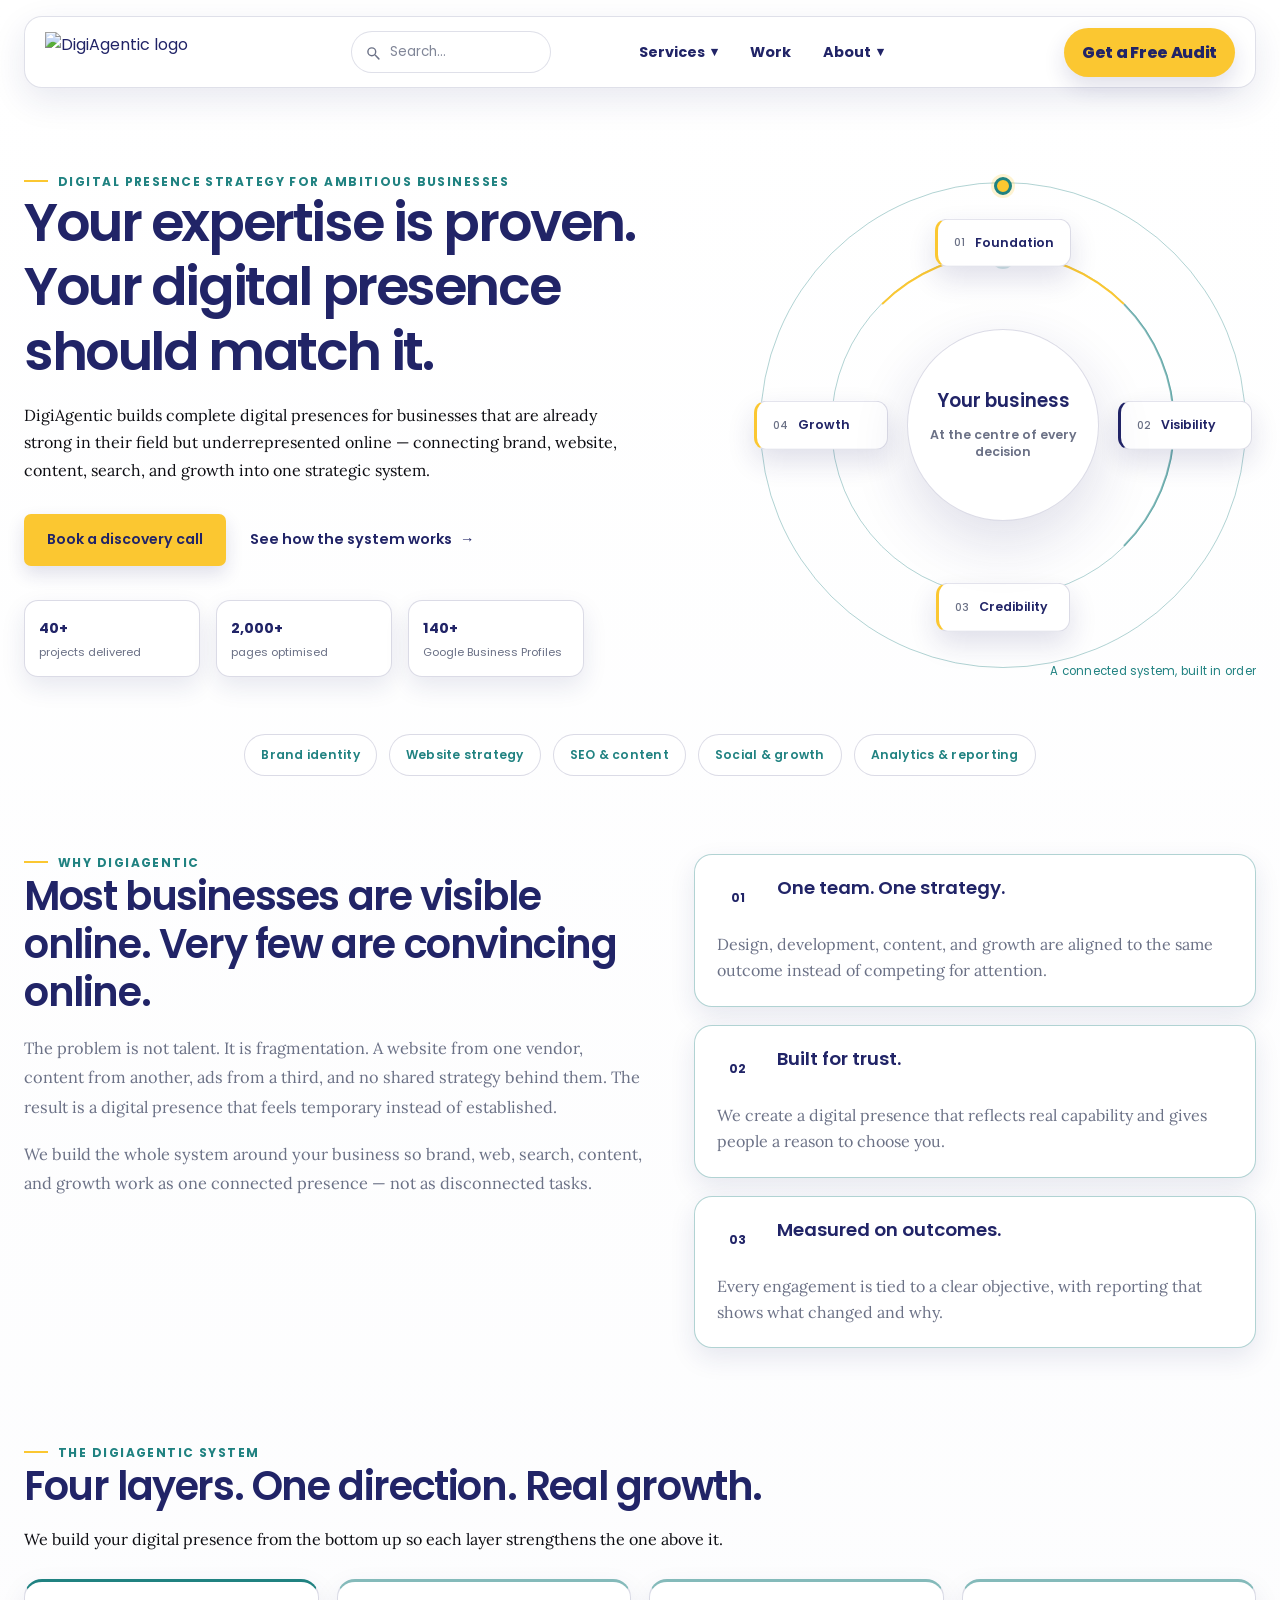
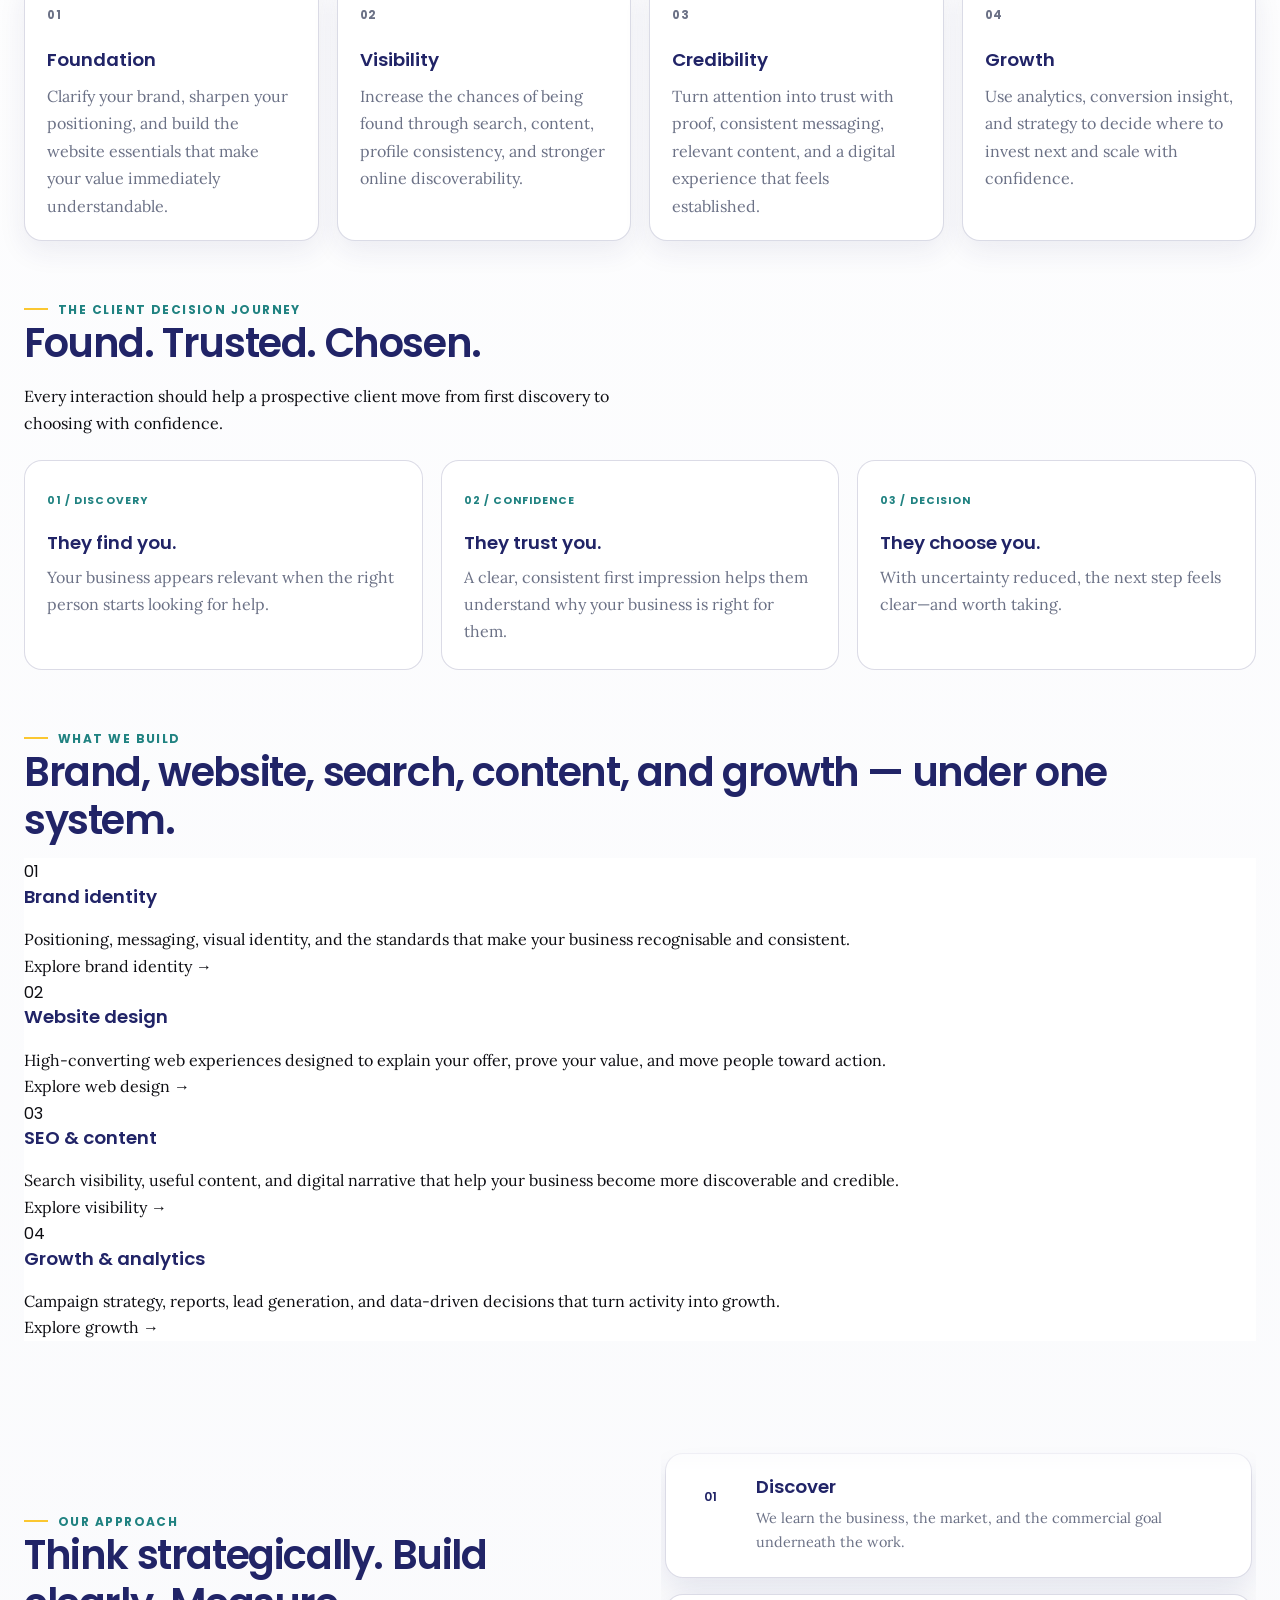
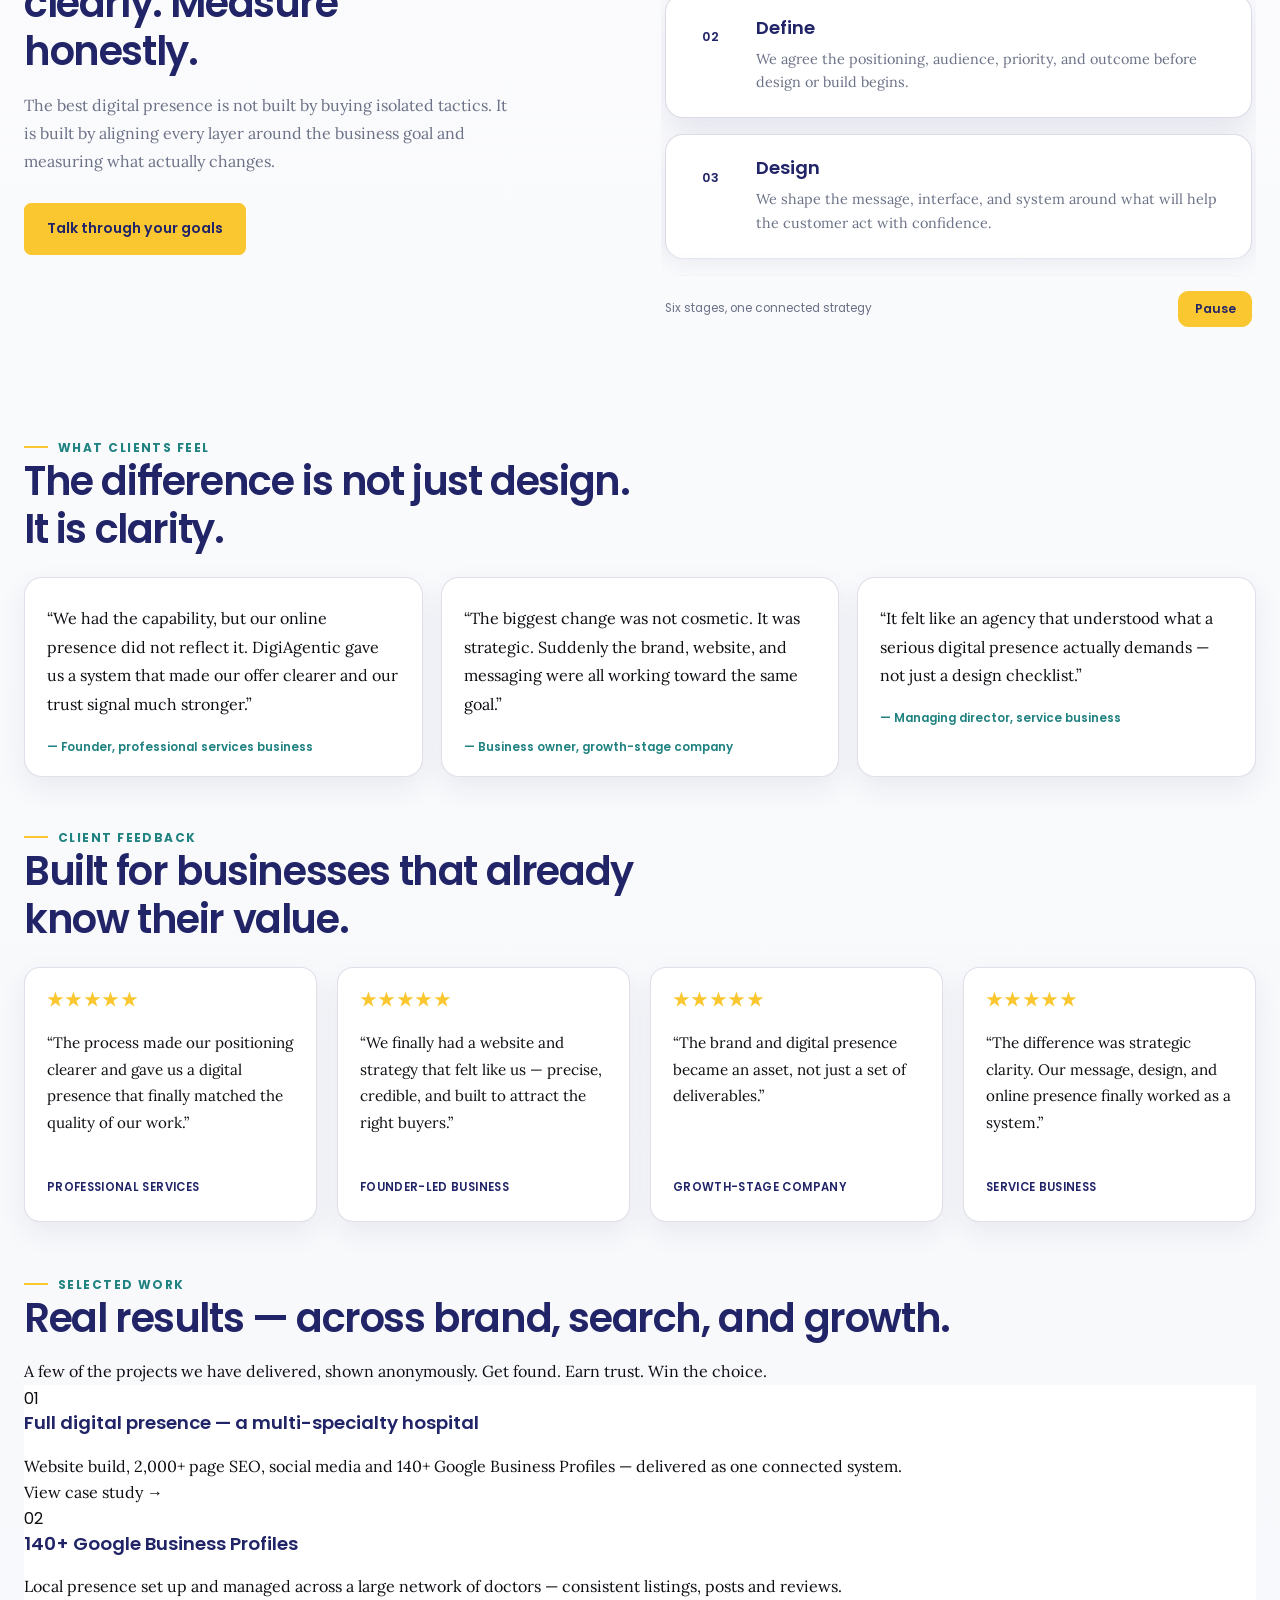
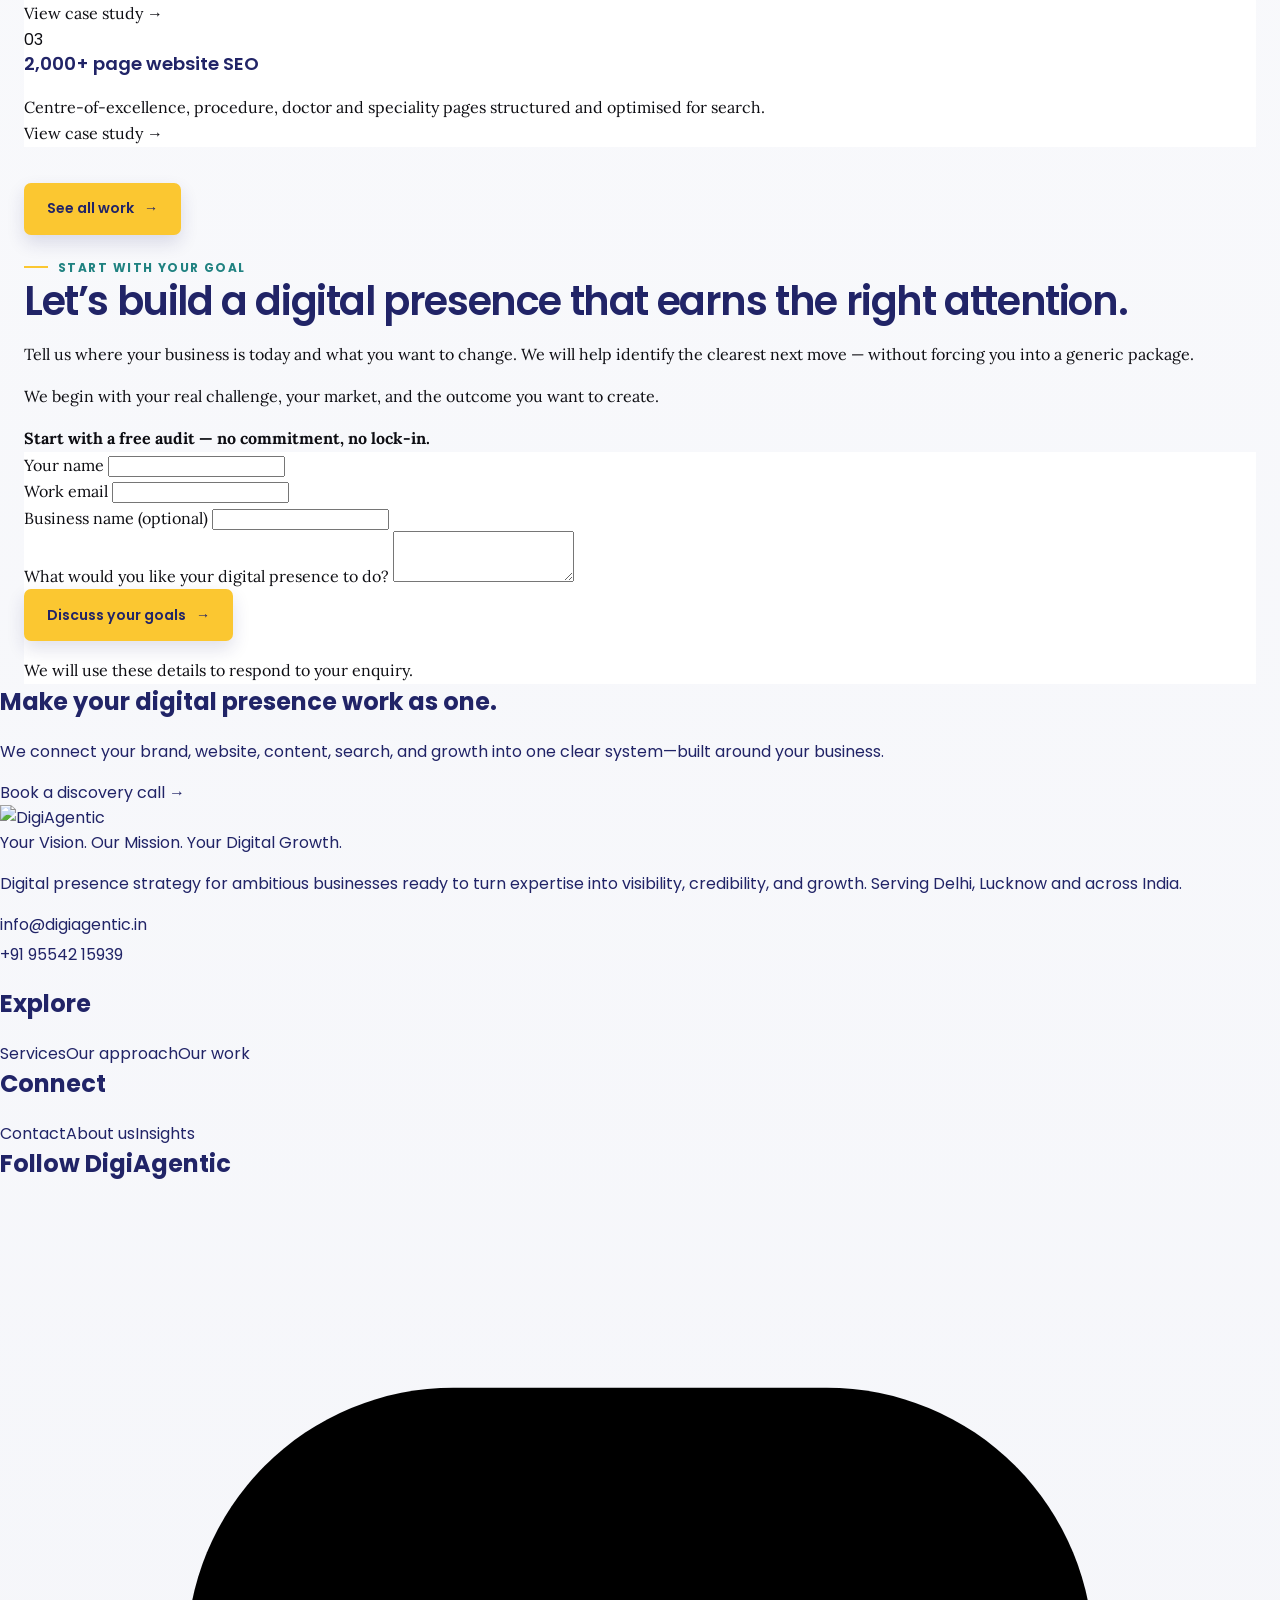
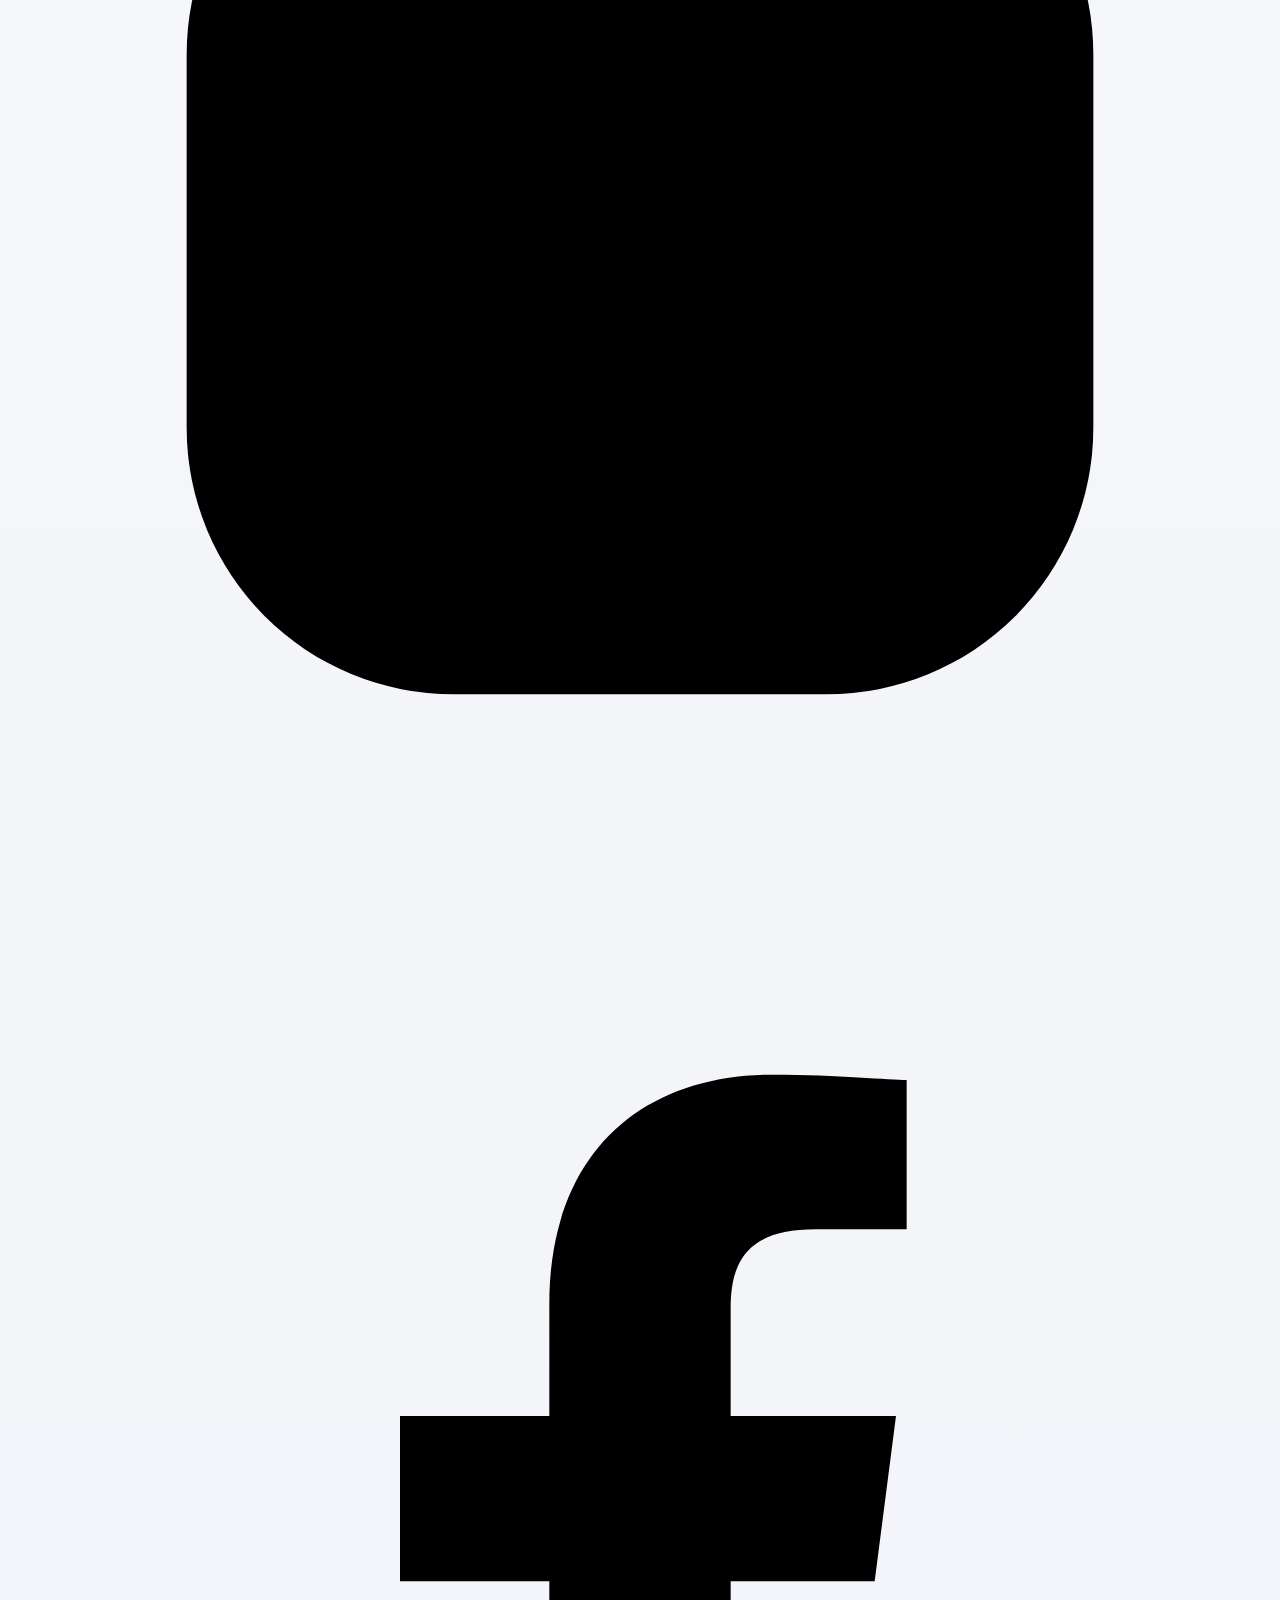
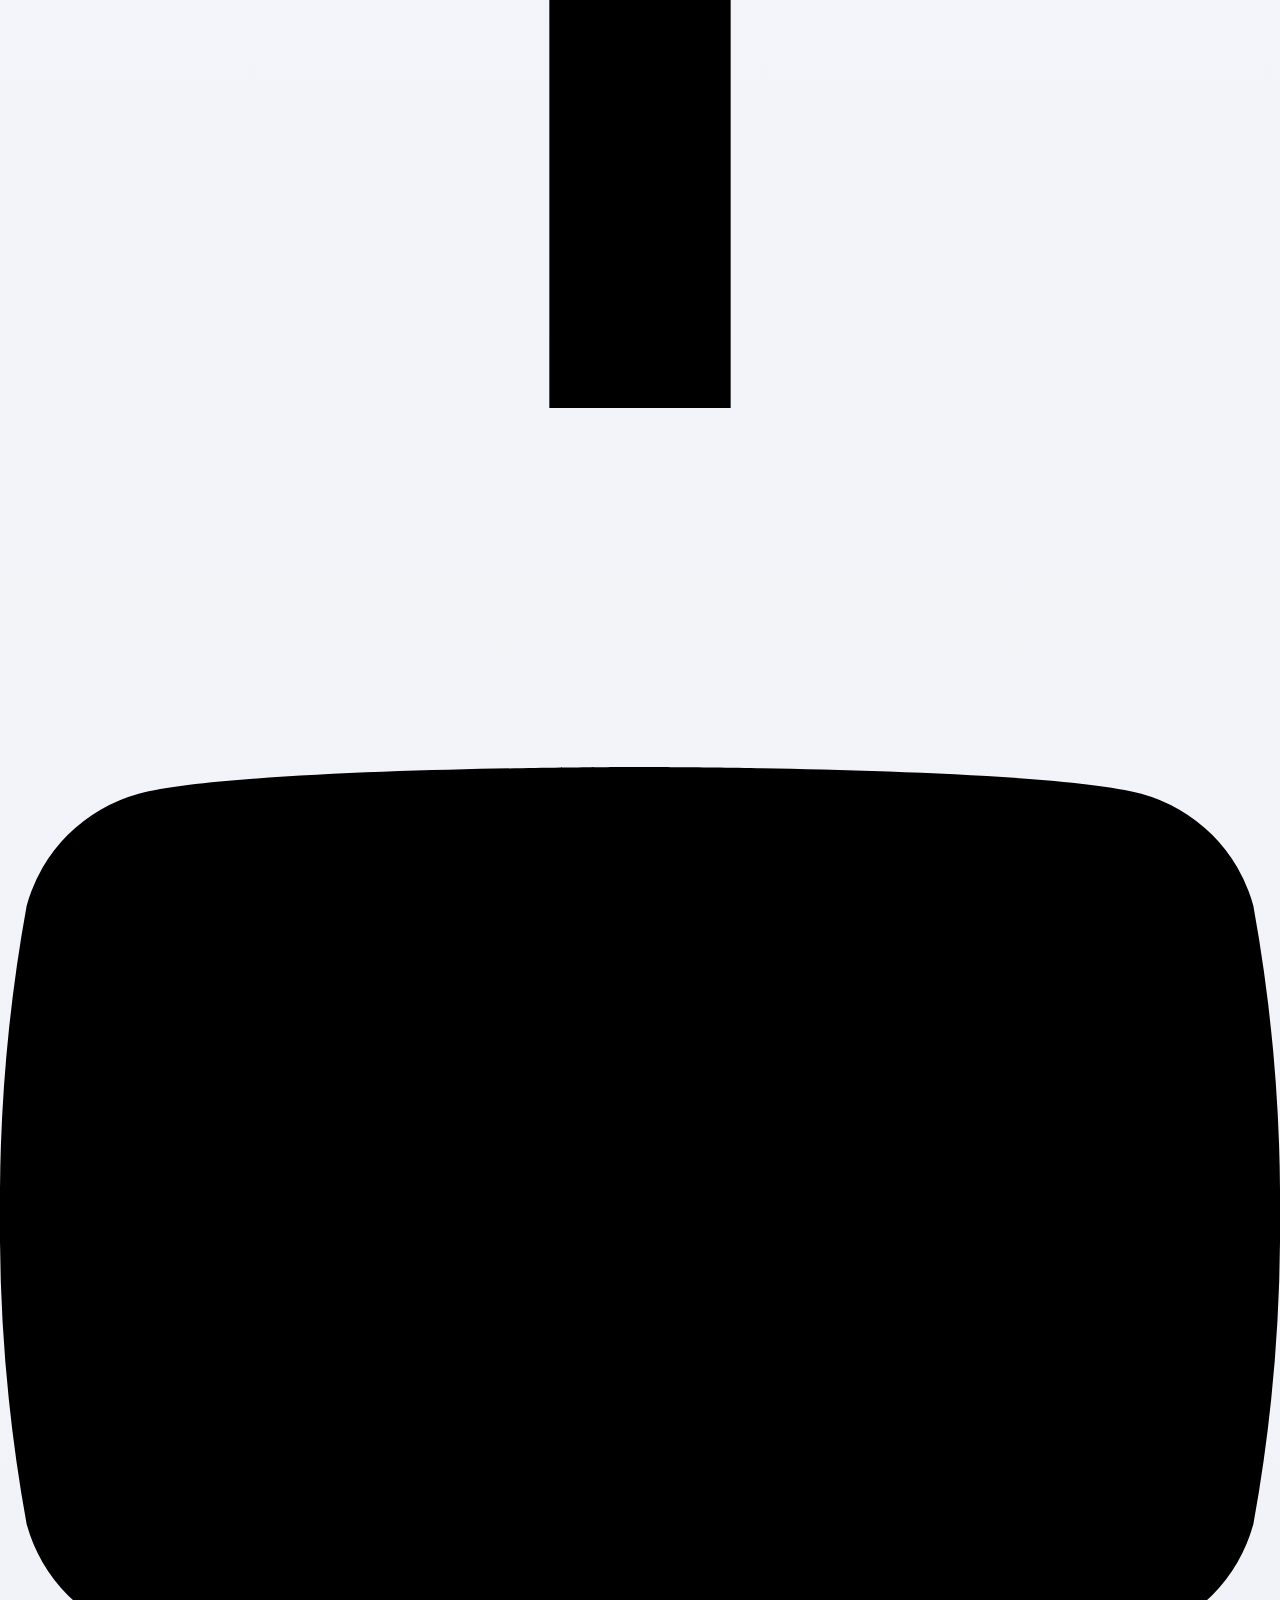
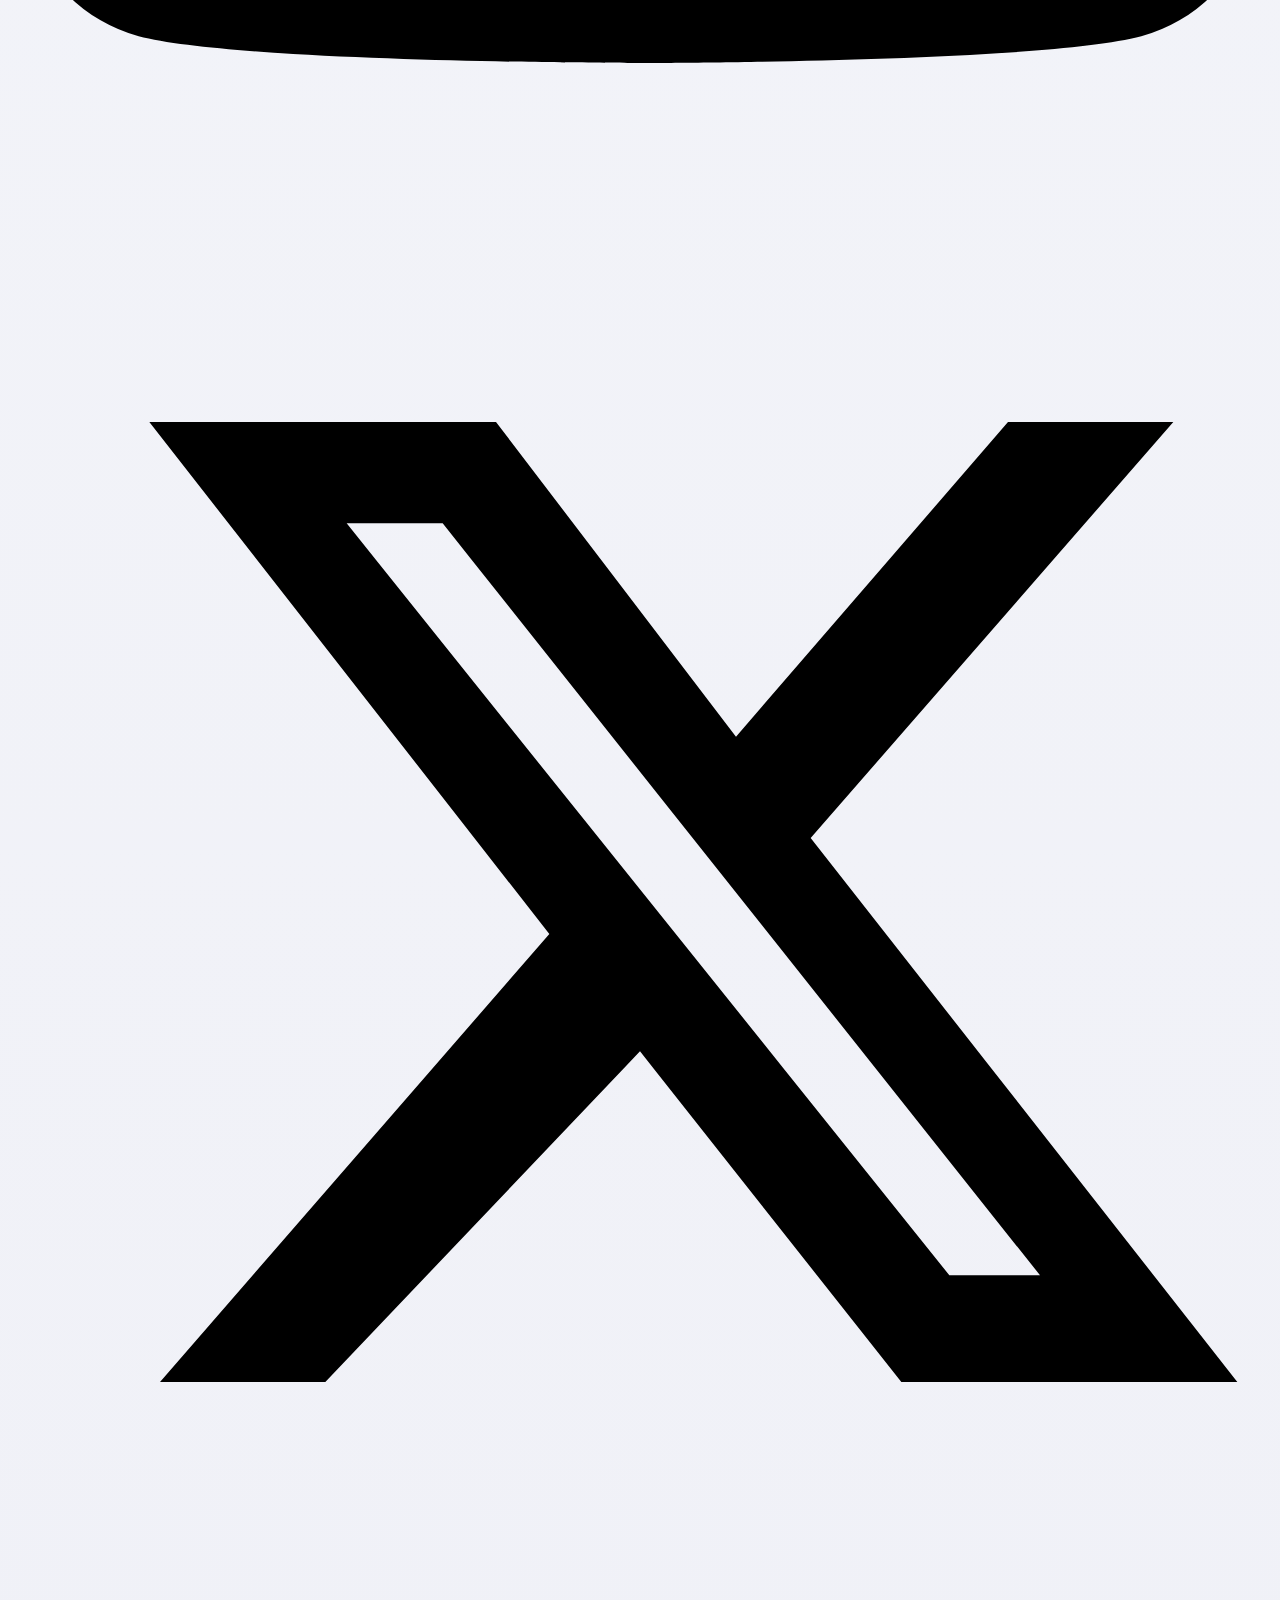
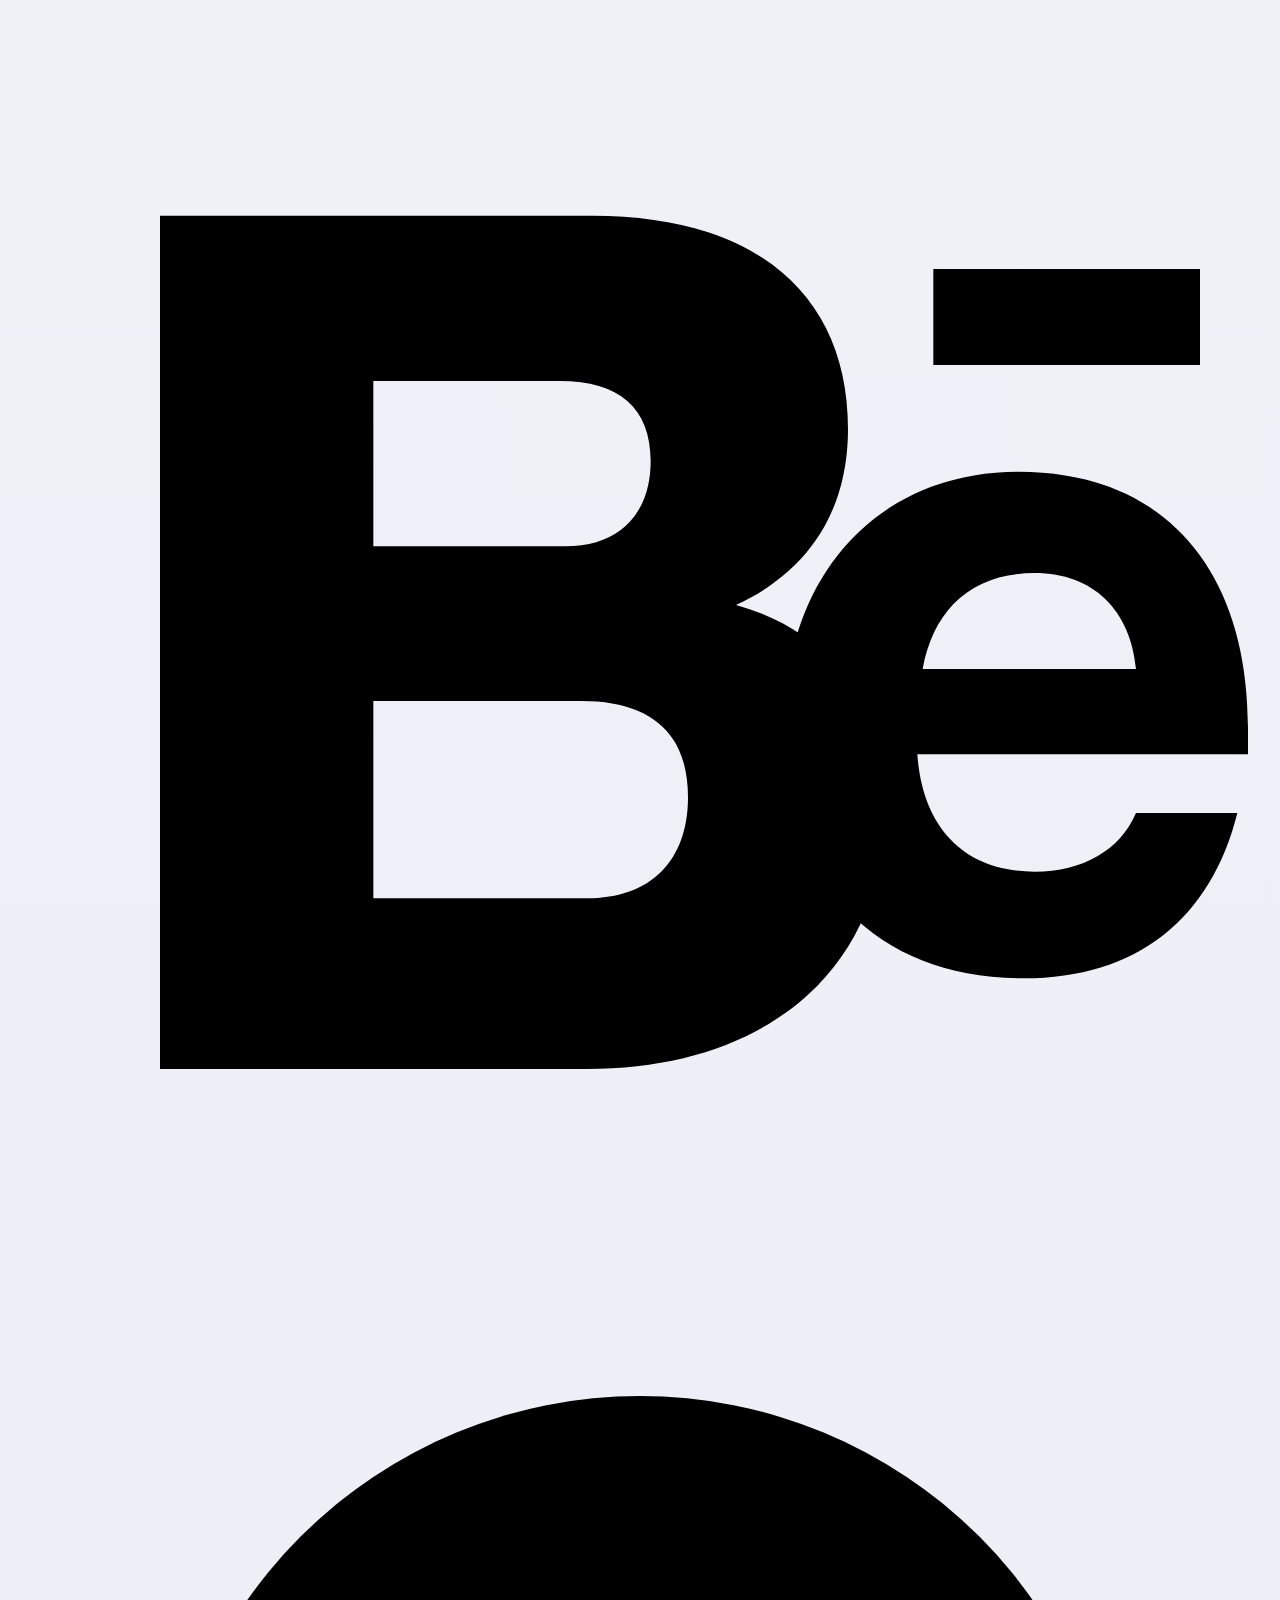
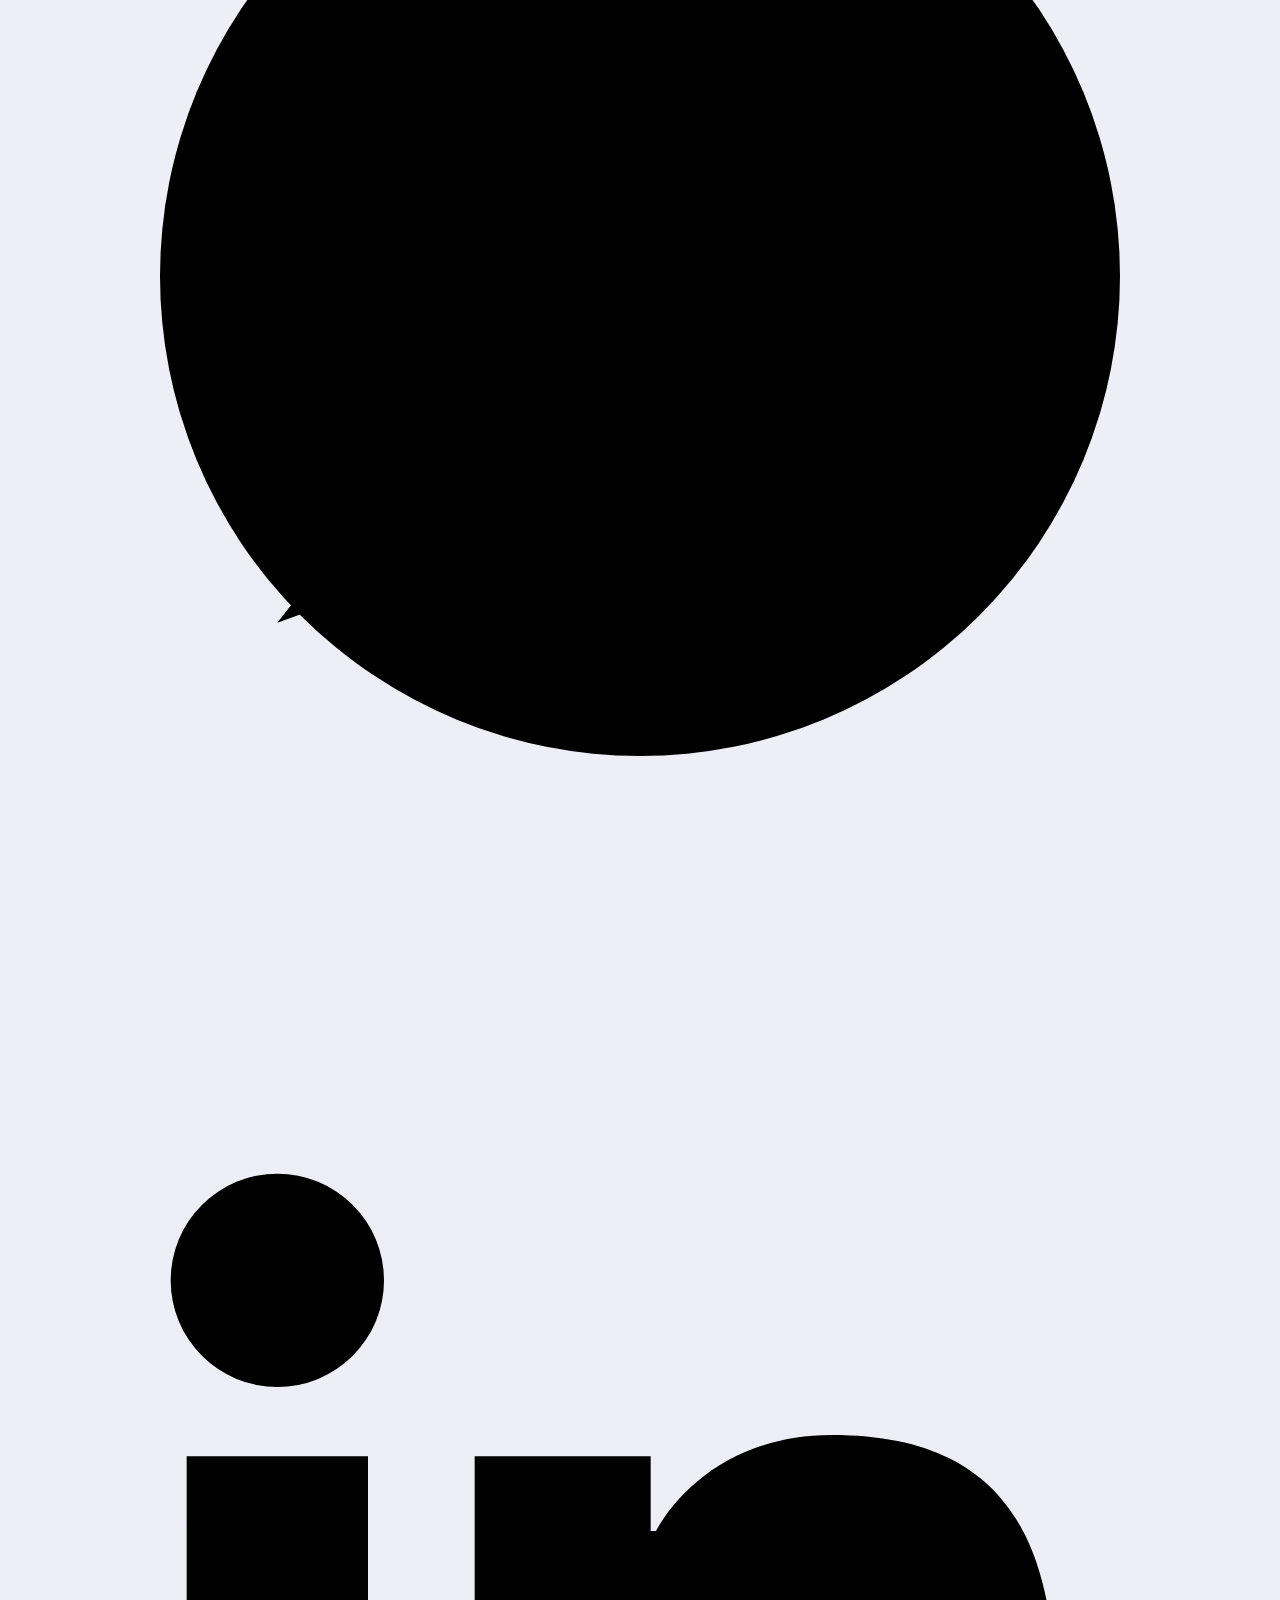
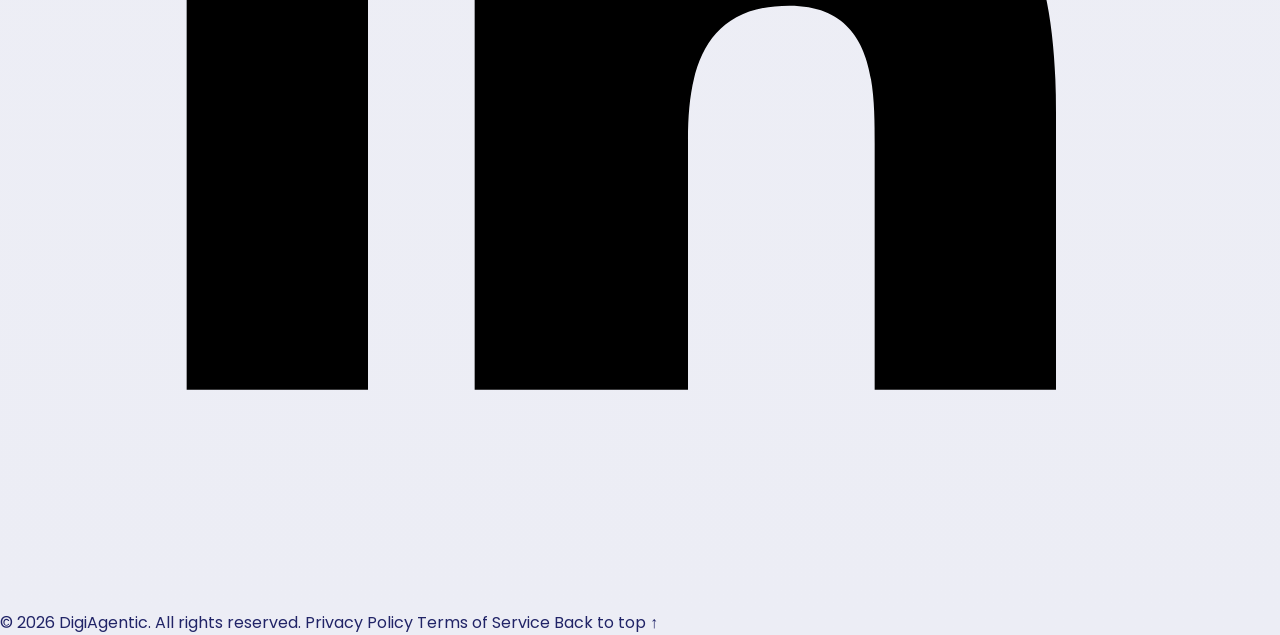
==== index.html @ 294dad21 "Revert frontend to 24-Oct design; remove raw-deploy config" ====
<!DOCTYPE html>
<html lang="en">
  <head>
    <meta charset="UTF-8" />
    <meta name="viewport" content="width=device-width, initial-scale=1.0" />
    <title>DigiAgentic — Digital Marketing Agency in Delhi &amp; Lucknow</title>
    <meta name="description" content="DigiAgentic connects your brand, website, SEO, content and social into one system that gets you found, trusted and chosen. Digital marketing agency serving Delhi, Lucknow and across India." />
    <link rel="canonical" href="https://digiagentic.in/" />
    <meta property="og:type" content="website" />
    <meta property="og:title" content="DigiAgentic — Digital Marketing Agency in Delhi &amp; Lucknow" />
    <meta property="og:description" content="One connected system — brand, website, SEO, content and growth — built around your business." />
    <meta property="og:url" content="https://digiagentic.in/" />
    <meta property="og:site_name" content="DigiAgentic" />
    <meta property="og:image" content="https://digiagentic.in/assets/DigiAgentic_logo_pack/01_full_colour/fullcolour_horizontal_4096_white_bg.png" />
    <meta name="twitter:card" content="summary" />
    <meta name="twitter:title" content="DigiAgentic — Digital Marketing Agency in Delhi &amp; Lucknow" />
    <meta name="twitter:description" content="One connected system — brand, website, SEO, content and growth — built around your business." />
    <script type="application/ld+json">
    {
      "@context": "https://schema.org",
      "@type": "ProfessionalService",
      "@id": "https://digiagentic.in/#service",
      "name": "DigiAgentic",
      "url": "https://digiagentic.in/",
      "image": "https://digiagentic.in/assets/DigiAgentic_logo_pack/01_full_colour/fullcolour_horizontal_4096_white_bg.png",
      "description": "Digital marketing agency offering branding, web design, SEO, content, social media management and Google Business Profile management for businesses in Delhi, Lucknow and across India.",
      "areaServed": [
        { "@type": "City", "name": "Delhi" },
        { "@type": "City", "name": "Lucknow" },
        { "@type": "Country", "name": "India" }
      ],
      "serviceType": ["Brand Strategy", "Website Design", "SEO", "Content Marketing", "Social Media Management", "Google Business Profile Management"],
      "priceRange": "₹₹"
    }
    </script>
    <link rel="preconnect" href="https://fonts.googleapis.com" />
    <link rel="preconnect" href="https://fonts.gstatic.com" crossorigin />
    <link href="https://fonts.googleapis.com/css2?family=Manrope:wght@400;500;600;700;800&display=swap" rel="stylesheet" />
    <link href="https://fonts.googleapis.com/css2?family=Lora:wght@400;500;600&family=Poppins:wght@400;500;600;700&display=swap" rel="stylesheet" />
    <link rel="stylesheet" href="navbar/style.css" />
    <link rel="stylesheet" href="style.css" />
    <script src="landing-animations.js" defer></script>
  </head>
  <body>
    <header class="site-header">
      <div class="container nav-wrap">
        <a href="/" class="brand" aria-label="DigiAgentic home">
          <img src="assets/DigiAgentic_logo_transparent.png" alt="DigiAgentic logo" />
        </a>

        <button class="search-btn" type="button" aria-label="Search">
          <svg viewBox="0 0 24 24" aria-hidden="true">
            <circle cx="11" cy="11" r="5.5"></circle>
            <path d="M16 16L21 21"></path>
          </svg>
        </button>

        <input type="checkbox" id="nav-toggle" class="nav-toggle" aria-label="Toggle navigation menu" />
        <label for="nav-toggle" class="nav-toggle-label" aria-label="Toggle navigation menu">
          <span></span>
          <span></span>
          <span></span>
        </label>

        <div class="menu-panel">
          <form class="search-form" role="search" action="/" method="get">
            <svg viewBox="0 0 24 24" aria-hidden="true">
              <circle cx="11" cy="11" r="5.5"></circle>
              <path d="M16 16L21 21"></path>
            </svg>
            <input class="search-input" type="search" name="q" placeholder="Search..." aria-label="Search the site" />
          </form>

          <nav class="main-nav" aria-label="Main navigation">
            <ul class="nav-list">
              <li class="has-dropdown">
                <a href="services/index.html">Services <span class="caret">▾</span></a>
                <div class="mini-menu">
                  <a href="services/foundation/index.html">01 / Foundation</a>
                  <a href="services/visibility/index.html">02 / Visibility</a>
                  <a href="services/credibility/index.html">03 / Credibility</a>
                  <a href="services/growth/index.html">04 / Growth</a>
                </div>
              </li>

              <li><a href="/work/">Work</a></li>

              <li class="has-dropdown">
                <a href="/about/">About <span class="caret">▾</span></a>
                <div class="mini-menu">
                  <a href="/about/">About us</a>
                  <a href="/about/why-us/">Why Us</a>
                  <a href="/about/our-approach/">Our Approach</a>
                  <a href="/blog/">Blog</a>
                  <a href="/faq/">FAQs</a>
                  <a href="/contact/">Contact</a>
                </div>
              </li>
            </ul>
          </nav>

          <div class="nav-actions">
            <a href="/free-digital-presence-audit/" class="audit-btn">Get a Free Audit</a>
          </div>
        </div>
      </div>
    </header>

    <main class="landing-page" data-pagefind-body>
      <section class="hero-section" id="home" aria-labelledby="hero-title">
        <div class="hero-content">
          <p class="section-kicker">Digital presence strategy for ambitious businesses</p>
          <h1 id="hero-title">Your expertise is proven. Your digital presence should match it.</h1>
          <p class="hero-description">
            DigiAgentic builds complete digital presences for businesses that are already strong in their field but underrepresented online — connecting brand, website, content, search, and growth into one strategic system.
          </p>
          <div class="hero-actions">
            <a class="button button-primary" href="#contact">Book a discovery call</a>
            <a class="text-link" href="#services">See how the system works <span aria-hidden="true">→</span></a>
          </div>

          <div class="hero-proof-row" aria-label="Key brand proof points">
            <div>
              <strong>40+</strong>
              <span>projects delivered</span>
            </div>
            <div>
              <strong>2,000+</strong>
              <span>pages optimised</span>
            </div>
            <div>
              <strong>140+</strong>
              <span>Google Business Profiles</span>
            </div>
          </div>
        </div>

        <div class="hero-visual" role="img" aria-label="Your business at the centre of four connected digital presence layers">
          <div class="visual-orbit visual-orbit-outer"></div>
          <div class="visual-orbit visual-orbit-inner"></div>
          <div class="visual-core">
            <strong>Your business</strong>
            <span>At the centre of every decision</span>
          </div>
          <div class="visual-node-track" aria-hidden="true">
            <div class="visual-node-anchor visual-node-anchor-brand"><div class="visual-node visual-node-brand"><span class="node-index">01</span><span>Foundation</span></div></div>
            <div class="visual-node-anchor visual-node-anchor-web"><div class="visual-node visual-node-web"><span class="node-index">02</span><span>Visibility</span></div></div>
            <div class="visual-node-anchor visual-node-anchor-content"><div class="visual-node visual-node-content"><span class="node-index">03</span><span>Credibility</span></div></div>
            <div class="visual-node-anchor visual-node-anchor-growth"><div class="visual-node visual-node-growth"><span class="node-index">04</span><span>Growth</span></div></div>
          </div>
          <span class="visual-caption">A connected system, built in order</span>
        </div>
      </section>

      <section class="brand-proof-strip section-shell" aria-label="Core brand procurement">
        <div class="proof-pill">Brand identity</div>
        <div class="proof-pill">Website strategy</div>
        <div class="proof-pill">SEO & content</div>
        <div class="proof-pill">Social & growth</div>
        <div class="proof-pill">Analytics & reporting</div>
      </section>

      <section class="why-digiagentic section-shell" id="why-us" aria-labelledby="why-title">
        <div class="why-copy">
          <p class="section-kicker">Why DigiAgentic</p>
          <h2 id="why-title">Most businesses are visible online. Very few are convincing online.</h2>
          <p>
            The problem is not talent. It is fragmentation. A website from one vendor, content from another, ads from a third, and no shared strategy behind them. The result is a digital presence that feels temporary instead of established.
          </p>
          <p>
            We build the whole system around your business so brand, web, search, content, and growth work as one connected presence — not as disconnected tasks.
          </p>
        </div>

        <div class="why-points">
          <article>
            <span>01</span>
            <h3>One team. One strategy.</h3>
            <p>Design, development, content, and growth are aligned to the same outcome instead of competing for attention.</p>
          </article>
          <article>
            <span>02</span>
            <h3>Built for trust.</h3>
            <p>We create a digital presence that reflects real capability and gives people a reason to choose you.</p>
          </article>
          <article>
            <span>03</span>
            <h3>Measured on outcomes.</h3>
            <p>Every engagement is tied to a clear objective, with reporting that shows what changed and why.</p>
          </article>
        </div>
      </section>

      <section class="system-section section-shell" id="services" aria-labelledby="system-title">
        <div class="section-heading">
          <p class="section-kicker">The DigiAgentic system</p>
          <h2 id="system-title">Four layers. One direction. Real growth.</h2>
          <p>We build your digital presence from the bottom up so each layer strengthens the one above it.</p>
        </div>

        <div class="system-grid">
          <article class="system-card system-card-featured">
            <span class="card-index">01</span>
            <h3>Foundation</h3>
            <p>Clarify your brand, sharpen your positioning, and build the website essentials that make your value immediately understandable.</p>
          </article>
          <article class="system-card">
            <span class="card-index">02</span>
            <h3>Visibility</h3>
            <p>Increase the chances of being found through search, content, profile consistency, and stronger online discoverability.</p>
          </article>
          <article class="system-card">
            <span class="card-index">03</span>
            <h3>Credibility</h3>
            <p>Turn attention into trust with proof, consistent messaging, relevant content, and a digital experience that feels established.</p>
          </article>
          <article class="system-card">
            <span class="card-index">04</span>
            <h3>Growth</h3>
            <p>Use analytics, conversion insight, and strategy to decide where to invest next and scale with confidence.</p>
          </article>
        </div>
      </section>

      <section class="results-section section-shell" aria-labelledby="results-title">
        <div class="section-heading narrow-heading">
          <p class="section-kicker">The client decision journey</p>
          <h2 id="results-title">Found. Trusted. Chosen.</h2>
          <p>Every interaction should help a prospective client move from first discovery to choosing with confidence.</p>
        </div>

        <div class="results-grid">
          <article>
            <span class="result-stage">01 / DISCOVERY</span>
            <h3>They find you.</h3>
            <p>Your business appears relevant when the right person starts looking for help.</p>
          </article>
          <article>
            <span class="result-stage">02 / CONFIDENCE</span>
            <h3>They trust you.</h3>
            <p>A clear, consistent first impression helps them understand why your business is right for them.</p>
          </article>
          <article>
            <span class="result-stage">03 / DECISION</span>
            <h3>They choose you.</h3>
            <p>With uncertainty reduced, the next step feels clear—and worth taking.</p>
          </article>
        </div>
      </section>

      <section class="services-section section-shell" id="services-list" aria-labelledby="services-title">
        <div class="section-heading">
          <p class="section-kicker">What we build</p>
          <h2 id="services-title">Brand, website, search, content, and growth — under one system.</h2>
        </div>

        <div class="service-grid">
          <article class="service-card service-card-featured">
            <span class="service-number">01</span>
            <h3>Brand identity</h3>
            <p>Positioning, messaging, visual identity, and the standards that make your business recognisable and consistent.</p>
            <a href="services/brand-strategy/index.html">Explore brand identity <span aria-hidden="true">→</span></a>
          </article>
          <article class="service-card">
            <span class="service-number">02</span>
            <h3>Website design</h3>
            <p>High-converting web experiences designed to explain your offer, prove your value, and move people toward action.</p>
            <a href="services/website-design/index.html">Explore web design <span aria-hidden="true">→</span></a>
          </article>
          <article class="service-card">
            <span class="service-number">03</span>
            <h3>SEO & content</h3>
            <p>Search visibility, useful content, and digital narrative that help your business become more discoverable and credible.</p>
            <a href="services/seo-strategy/index.html">Explore visibility <span aria-hidden="true">→</span></a>
          </article>
          <article class="service-card">
            <span class="service-number">04</span>
            <h3>Growth & analytics</h3>
            <p>Campaign strategy, reports, lead generation, and data-driven decisions that turn activity into growth.</p>
            <a href="services/analytics-reporting/index.html">Explore growth <span aria-hidden="true">→</span></a>
          </article>
        </div>
      </section>

      <section class="approach-section" id="approach" aria-labelledby="approach-title">
        <div class="approach-inner">
          <div class="approach-intro">
            <p class="section-kicker">Our approach</p>
            <h2 id="approach-title">Think strategically. Build clearly. Measure honestly.</h2>
            <p>
              The best digital presence is not built by buying isolated tactics. It is built by aligning every layer around the business goal and measuring what actually changes.
            </p>
            <a class="button button-light" href="#contact">Talk through your goals</a>
          </div>
          <div class="approach-ticker" aria-label="DigiAgentic six-stage process">
            <div class="process-viewport" role="region" aria-label="Our six process stages">
              <div class="process-track">
                <ol class="approach-steps">
                  <li>
                    <span class="step-number">01</span>
                    <div><h3>Discover</h3><p>We learn the business, the market, and the commercial goal underneath the work.</p></div>
                  </li>
                  <li>
                    <span class="step-number">02</span>
                    <div><h3>Define</h3><p>We agree the positioning, audience, priority, and outcome before design or build begins.</p></div>
                  </li>
                  <li>
                    <span class="step-number">03</span>
                    <div><h3>Design</h3><p>We shape the message, interface, and system around what will help the customer act with confidence.</p></div>
                  </li>
                  <li>
                    <span class="step-number">04</span>
                    <div><h3>Build</h3><p>We implement the strategy with clean execution, strong structure, and better performance by default.</p></div>
                  </li>
                  <li>
                    <span class="step-number">05</span>
                    <div><h3>Grow</h3><p>We support visibility, content, acquisition, and optimisation against the agreed goal.</p></div>
                  </li>
                  <li>
                    <span class="step-number">06</span>
                    <div><h3>Measure</h3><p>We review the results, explain the signals, and recommend the next best move with evidence.</p></div>
                  </li>
                </ol>
              </div>
            </div>
            <div class="process-controls">
              <span>Six stages, one connected strategy</span>
              <button class="process-control process-toggle" type="button" aria-label="Pause continuous process ticker" aria-pressed="false">Pause</button>
            </div>
          </div>
        </div>
      </section>

      <section class="testimonials-section section-shell" aria-labelledby="testimonials-title">
        <div class="section-heading narrow-heading">
          <p class="section-kicker">What clients feel</p>
          <h2 id="testimonials-title">The difference is not just design. It is clarity.</h2>
        </div>

        <div class="testimonial-grid">
          <blockquote>
            “We had the capability, but our online presence did not reflect it. DigiAgentic gave us a system that made our offer clearer and our trust signal much stronger.”
            <footer>— Founder, professional services business</footer>
          </blockquote>
          <blockquote>
            “The biggest change was not cosmetic. It was strategic. Suddenly the brand, website, and messaging were all working toward the same goal.”
            <footer>— Business owner, growth-stage company</footer>
          </blockquote>
          <blockquote>
            “It felt like an agency that understood what a serious digital presence actually demands — not just a design checklist.”
            <footer>— Managing director, service business</footer>
          </blockquote>
        </div>
      </section>

      <section class="client-review-section section-shell" aria-labelledby="clients-title">
        <div class="section-heading narrow-heading">
          <p class="section-kicker">Client feedback</p>
          <h2 id="clients-title">Built for businesses that already know their value.</h2>
        </div>

        <div class="client-review-grid">
          <article class="client-review-card">
            <div class="stars" role="img" aria-label="Rated 5 out of 5 stars">★★★★★</div>
            <p>“The process made our positioning clearer and gave us a digital presence that finally matched the quality of our work.”</p>
            <span>Professional services</span>
          </article>
          <article class="client-review-card">
            <div class="stars" role="img" aria-label="Rated 5 out of 5 stars">★★★★★</div>
            <p>“We finally had a website and strategy that felt like us — precise, credible, and built to attract the right buyers.”</p>
            <span>Founder-led business</span>
          </article>
          <article class="client-review-card">
            <div class="stars" role="img" aria-label="Rated 5 out of 5 stars">★★★★★</div>
            <p>“The brand and digital presence became an asset, not just a set of deliverables.”</p>
            <span>Growth-stage company</span>
          </article>
          <article class="client-review-card">
            <div class="stars" role="img" aria-label="Rated 5 out of 5 stars">★★★★★</div>
            <p>“The difference was strategic clarity. Our message, design, and online presence finally worked as a system.”</p>
            <span>Service business</span>
          </article>
        </div>
      </section>

      <section class="services-section section-shell" id="selected-work" aria-labelledby="work-teaser-title">
        <div class="section-heading">
          <p class="section-kicker">Selected work</p>
          <h2 id="work-teaser-title">Real results — across brand, search, and growth.</h2>
          <p>A few of the projects we have delivered, shown anonymously. Get found. Earn trust. Win the choice.</p>
        </div>

        <div class="service-grid">
          <article class="service-card service-card-featured">
            <span class="service-number">01</span>
            <h3>Full digital presence — a multi-specialty hospital</h3>
            <p>Website build, 2,000+ page SEO, social media and 140+ Google Business Profiles — delivered as one connected system.</p>
            <a href="/work/">View case study <span aria-hidden="true">→</span></a>
          </article>
          <article class="service-card">
            <span class="service-number">02</span>
            <h3>140+ Google Business Profiles</h3>
            <p>Local presence set up and managed across a large network of doctors — consistent listings, posts and reviews.</p>
            <a href="/work/">View case study <span aria-hidden="true">→</span></a>
          </article>
          <article class="service-card">
            <span class="service-number">03</span>
            <h3>2,000+ page website SEO</h3>
            <p>Centre-of-excellence, procedure, doctor and speciality pages structured and optimised for search.</p>
            <a href="/work/">View case study <span aria-hidden="true">→</span></a>
          </article>
        </div>

        <div class="section-heading" style="margin-top:36px">
          <a class="button button-primary" href="/work/">See all work <span aria-hidden="true">→</span></a>
        </div>
      </section>

      <section class="contact-section section-shell" id="contact" aria-labelledby="contact-title">
        <div class="contact-copy">
          <p class="section-kicker">Start with your goal</p>
          <h2 id="contact-title">Let’s build a digital presence that earns the right attention.</h2>
          <p>Tell us where your business is today and what you want to change. We will help identify the clearest next move — without forcing you into a generic package.</p>
          <p class="contact-note">We begin with your real challenge, your market, and the outcome you want to create.</p>
          <p class="contact-note"><strong>Start with a free audit — no commitment, no lock-in.</strong></p>
        </div>
        <form class="contact-form" id="contact-form" action="https://api.digiagentic.in/api/contact/submit/" method="post" novalidate>
          <div class="form-field">
            <label for="contact-name">Your name</label>
            <input id="contact-name" name="name" type="text" autocomplete="name" required />
          </div>
          <div class="form-field">
            <label for="contact-email">Work email</label>
            <input id="contact-email" name="email" type="email" autocomplete="email" required />
          </div>
          <div class="form-field">
            <label for="contact-business">Business name <span>(optional)</span></label>
            <input id="contact-business" name="business" type="text" autocomplete="organization" />
          </div>
          <div class="form-field">
            <label for="contact-goal">What would you like your digital presence to do?</label>
            <textarea id="contact-goal" name="goal" rows="3" required></textarea>
          </div>
          <div class="hp-field" aria-hidden="true" tabindex="-1" style="position:absolute;left:-9999px;top:auto;width:1px;height:1px;overflow:hidden;"><label for="contact-website">Leave this empty</label><input id="contact-website" name="website" type="text" tabindex="-1" autocomplete="off" /></div>
          <button class="button button-primary" type="submit">Discuss your goals <span aria-hidden="true">→</span></button>
          <p class="form-status" id="contact-status" role="status" aria-live="polite" hidden></p>
          <p class="form-privacy">We will use these details to respond to your enquiry.</p>
        </form>
      </section>
    </main>

    <footer class="landing-footer">
      <section class="footer-cta" aria-labelledby="footer-cta-title">
        <div class="footer-cta-copy">
          <h2 id="footer-cta-title">Make your digital presence work as one.</h2>
          <p>We connect your brand, website, content, search, and growth into one clear system—built around your business.</p>
        </div>
        <a class="footer-cta-link" href="#contact">Book a discovery call <span aria-hidden="true">→</span></a>
      </section>
      <div class="footer-main">
        <div class="footer-brand">
          <a href="#home" aria-label="DigiAgentic home">
            <img src="assets/DigiAgentic_logo_pack/02_one_colour/white_horizontal_4096.png" alt="DigiAgentic" />
          </a>
          <p>Your Vision. Our Mission. Your Digital Growth.</p>
          <span>Digital presence strategy for ambitious businesses ready to turn expertise into visibility, credibility, and growth. Serving Delhi, Lucknow and across India.</span>
          <p class="footer-contact" style="margin-top:14px;line-height:1.9;">
            <a href="mailto:info@digiagentic.in">info@digiagentic.in</a><br />
            <a href="tel:+919554215939">+91 95542 15939</a>
          </p>
        </div>
        <nav class="footer-links" aria-label="Footer navigation">
          <div><h2>Explore</h2><a href="services/index.html">Services</a><a href="#approach">Our approach</a><a href="work/index.html">Our work</a></div>
          <div><h2>Connect</h2><a href="#contact">Contact</a><a href="about/index.html">About us</a><a href="blog/index.html">Insights</a></div>
        </nav>
        <div class="footer-social">
          <h2>Follow DigiAgentic</h2>
          <ul class="social-icon-list" aria-label="DigiAgentic social profiles">
            <li><a href="https://www.instagram.com/digiagentic/" target="_blank" rel="noopener" class="social-icon" aria-label="Instagram"><svg viewBox="0 0 24 24" aria-hidden="true"><rect x="3.5" y="3.5" width="17" height="17" rx="5"></rect><circle cx="12" cy="12" r="4"></circle><circle class="social-icon-fill" cx="17.5" cy="6.8" r="1"></circle></svg></a></li>
            <li><a href="#" class="social-icon" aria-label="Facebook"><svg viewBox="0 0 24 24" aria-hidden="true"><path class="social-icon-solid" d="M13.7 21v-8h2.7l.4-3.1h-3.1v-2c0-.9.3-1.5 1.6-1.5H17V3.6c-.3 0-1.3-.1-2.5-.1-2.5 0-4.2 1.5-4.2 4.3v2.1H7.5V13h2.8v8h3.4z"></path></svg></a></li>
            <li><a href="#" class="social-icon" aria-label="YouTube"><svg viewBox="0 0 24 24" aria-hidden="true"><path class="social-icon-solid" d="M23.5 6.2a3 3 0 0 0-2.1-2.1C19.5 3.6 12 3.6 12 3.6s-7.5 0-9.4.5A3 3 0 0 0 .5 6.2 31 31 0 0 0 0 12a31 31 0 0 0 .5 5.8 3 3 0 0 0 2.1 2.1c1.9.5 9.4.5 9.4.5s7.5 0 9.4-.5a3 3 0 0 0 2.1-2.1A31 31 0 0 0 24 12a31 31 0 0 0-.5-5.8z"></path><path class="social-icon-play" d="m9.6 15.5 6.2-3.5-6.2-3.5z"></path></svg></a></li>
            <li><a href="https://x.com/digiagentic" target="_blank" rel="noopener" class="social-icon" aria-label="X"><svg viewBox="0 0 24 24" aria-hidden="true"><path class="social-icon-solid" d="M18.9 3H22l-6.8 7.8L23.2 21h-6.3L12 14.8 6.1 21H3l7.3-8.4L2.8 3h6.5l4.5 5.9L18.9 3zm-1.1 16h1.7L8.3 4.9H6.5L17.8 19z"></path></svg></a></li>
            <li><a href="#" class="social-icon" aria-label="Behance"><svg viewBox="0 0 24 24" aria-hidden="true"><path class="social-icon-solid" d="M3 5h8.1c3.1 0 4.8 1.5 4.8 4 0 1.6-.8 2.7-2.1 3.3 1.8.5 2.8 1.9 2.8 3.8 0 3-2.2 4.9-5.6 4.9H3V5zm4 3.1v3.1h3.6c1 0 1.6-.6 1.6-1.6s-.6-1.5-1.7-1.5H7zm0 6v3.7h4c1.2 0 1.9-.7 1.9-1.9s-.7-1.8-2-1.8H7zM17.5 6h5v1.8h-5V6zm5.8 9.1h-6.1c.1 1.4.9 2.2 2.2 2.2.9 0 1.6-.4 1.9-1.1h1.9c-.5 2-1.9 3.1-4 3.1-2.8 0-4.5-1.8-4.5-4.7s1.8-4.8 4.4-4.8c2.7 0 4.3 1.8 4.3 4.8v.5zm-6-1.6h4c-.1-1.1-.8-1.8-1.9-1.8-1.2 0-1.9.7-2.1 1.8z"></path></svg></a></li>
            <li><a href="#" class="social-icon" aria-label="Dribbble"><svg viewBox="0 0 24 24" aria-hidden="true"><circle cx="12" cy="12" r="9"></circle><path d="M7 4.8c4 3.1 7.1 7.8 8.8 14.3M3.2 10.1c5.1.2 10.6-1.2 14.8-4.2M5.2 18.5c3.1-4 8-6.1 15.2-5.5"></path></svg></a></li>
            <li><a href="#" class="social-icon" aria-label="LinkedIn"><svg viewBox="0 0 24 24" aria-hidden="true"><path class="social-icon-solid" d="M5.2 8.7a2 2 0 1 0 0-4 2 2 0 0 0 0 4zM3.5 10h3.4v10H3.5V10zm5.4 0h3.3v1.4h.1c.5-.9 1.6-1.8 3.3-1.8 3.5 0 4.2 2.3 4.2 5.2V20h-3.4v-4.6c0-1.1 0-2.6-1.6-2.6s-1.9 1.2-1.9 2.5V20H8.9V10z"></path></svg></a></li>
          </ul>
        </div>
      </div>
      <div class="footer-bottom">
        <span>&copy; 2026 DigiAgentic. All rights reserved.</span>
        <a href="privacy-policy/index.html">Privacy Policy</a>
        <a href="terms-of-service/index.html">Terms of Service</a>
        <a href="#home">Back to top &uarr;</a>
      </div>
    </footer>
    <script>
    /* Contact form → DigiAgentic API (saves to CMS + emails). Graceful, no dependency. */
    (function () {
      var form = document.getElementById('contact-form');
      if (!form) return;
      var status = document.getElementById('contact-status');
      var btn = form.querySelector('button[type="submit"]');
      var els = form.elements;
      function show(text, ok) {
        if (!status) { return; }
        status.textContent = text;
        status.style.marginTop = '14px';
        status.style.fontWeight = '600';
        status.style.color = ok ? '#208281' : '#c0392b';
        status.hidden = false;
      }
      form.addEventListener('submit', function (e) {
        e.preventDefault();
        if (status) status.hidden = true;
        var payload = {
          name: (els['name'].value || '').trim(),
          email: (els['email'].value || '').trim(),
          company: (els['business'].value || '').trim(),
          message: (els['goal'].value || '').trim(),
          website: els['website'] ? els['website'].value : ''
        };
        var orig = btn.innerHTML;
        btn.disabled = true; btn.textContent = 'Sending…';
        fetch(form.action, {
          method: 'POST',
          headers: { 'Content-Type': 'application/json' },
          body: JSON.stringify(payload)
        })
        .then(function (r) { return r.json().then(function (d) { return { ok: r.ok, d: d }; }); })
        .then(function (res) {
          if (res.ok && res.d && res.d.success) {
            form.reset();
            show(res.d.message || "Thank you! We'll get back to you within 24 hours.", true);
          } else {
            show('Please check the form and try again, or email info@digiagentic.in.', false);
          }
        })
        .catch(function () {
          show('Could not send right now. Please email info@digiagentic.in.', false);
        })
        .finally(function () { btn.disabled = false; btn.innerHTML = orig; });
      });
    })();
    </script>
    <script src="search.js" defer></script>
  </body>
</html>
---- navbar/style.css ----
:root {
  --navy: #212467;
  --navy-deep: #171a51;
  --orange: #f89b00;
  --yellow: #fbc731;
  --teal: #208281;
  --slate: #6b7186;
  --black: #0d0d12;
  --white: #ffffff;
  --bg: #f5f6fa;
  --muted: #6b7186;
  --line: rgba(33, 36, 103, 0.14);
  --shadow: 0 20px 45px rgba(33, 36, 103, 0.14);
}

* {
  box-sizing: border-box;
}

html {
  scroll-behavior: smooth;
}

body {
  margin: 0;
  font-family: "Poppins", sans-serif;
  color: var(--navy);
}

img {
  max-width: 100%;
  display: block;
}

ul {
  margin: 0;
  padding: 0;
  list-style: none;
}

a {
  text-decoration: none;
  color: inherit;
}

button {
  font: inherit;
}

.container {
  width: min(1600px, calc(100% - 48px));
  margin: 0 auto;
}

.site-header .container {
  width: min(1680px, calc(100% - 48px));
}

.site-header {
  position: sticky;
  top: 0;
  z-index: 1000;
  padding: 16px 0;
}

.nav-wrap {
  display: grid;
  grid-template-columns: minmax(160px, 0.9fr) minmax(150px, 0.8fr) auto minmax(205px, 1fr);
  align-items: center;
  gap: 24px;
  min-height: 72px;
  position: relative;
  padding: 0 20px;
  border: 1px solid var(--line);
  border-radius: 18px;
  background: #ffffff;
  box-shadow: 0 12px 34px rgba(33, 36, 103, 0.1);
  backdrop-filter: blur(16px);
}

.brand {
  display: inline-flex;
  align-items: center;
  justify-self: start;
  min-width: 0;
}

.brand img {
  height: 40px;
  width: auto;
  object-fit: contain;
}

.nav-toggle {
  position: absolute;
  width: 1px;
  height: 1px;
  overflow: hidden;
  clip: rect(0, 0, 0, 0);
  white-space: nowrap;
  clip-path: inset(50%);
}

.nav-toggle-label {
  display: none;
}

.menu-panel {
  display: contents;
}

.search-btn {
  display: none;
  width: 44px;
  height: 44px;
  padding: 0;
  align-items: center;
  justify-content: center;
  border: 1px solid var(--line);
  border-radius: 12px;
  background: #ffffff;
  color: var(--navy);
  cursor: pointer;
}

.search-btn svg {
  width: 19px;
  height: 19px;
  fill: none;
  stroke: currentColor;
  stroke-width: 2;
  stroke-linecap: round;
  stroke-linejoin: round;
}

.search-btn:hover,
.search-btn:focus-visible {
  border-color: var(--teal);
  box-shadow: 0 0 0 3px rgba(32, 130, 129, 0.16);
}

.search-form {
  display: flex;
  align-items: center;
  gap: 9px;
  width: min(100%, 200px);
  height: 42px;
  padding: 0 12px;
  border: 1px solid var(--line);
  border-radius: 999px;
  background: #ffffff;
  color: var(--slate);
  transition: border-color 0.2s ease, box-shadow 0.2s ease;
}

.search-form:focus-within {
  border-color: var(--teal);
  box-shadow: 0 0 0 3px rgba(32, 130, 129, 0.16);
}

.search-form svg {
  flex: 0 0 17px;
  width: 17px;
  height: 17px;
  fill: none;
  stroke: currentColor;
  stroke-width: 2;
  stroke-linecap: round;
  stroke-linejoin: round;
}

.search-input {
  width: 100%;
  min-width: 0;
  padding: 0;
  border: 0;
  outline: 0;
  background: transparent;
  color: var(--navy);
  font: inherit;
  font-size: 0.84rem;
}

.search-input::placeholder {
  color: var(--slate);
  opacity: 0.85;
}

.nav-toggle-label span {
  display: block;
  width: 22px;
  height: 2.5px;
  background: var(--navy);
  border-radius: 99px;
  transition: all 0.25s ease;
}

.main-nav {
  display: flex;
  justify-content: center;
  min-width: 0;
}

.nav-list {
  display: flex;
  align-items: center;
  justify-content: center;
  gap: 4px;
  flex-wrap: nowrap;
}

.nav-list > li {
  position: relative;
}

.nav-list > li > a {
  position: relative;
  display: inline-flex;
  align-items: center;
  gap: 6px;
  padding: 12px 14px;
  font-size: 0.9rem;
  font-weight: 700;
  color: var(--navy);
  transition: color 0.2s ease, background-color 0.2s ease;
}

.nav-list > li > a::after {
  position: absolute;
  right: 14px;
  bottom: 5px;
  left: 14px;
  height: 2px;
  border-radius: 99px;
  background: var(--orange);
  content: "";
  transform: scaleX(0);
  transform-origin: left;
  transition: transform 0.2s ease;
}

.nav-list > li > a:hover,
.nav-list > li:hover > a,
.nav-list > li:focus-within > a {
  color: var(--orange);
}

.nav-list > li > a:hover::after,
.nav-list > li:hover > a::after,
.nav-list > li:focus-within > a::after {
  transform: scaleX(1);
}

.caret {
  font-size: 0.8rem;
  color: currentColor;
  transition: transform 0.2s ease;
}

.has-dropdown:hover > a .caret,
.has-dropdown:focus-within > a .caret {
  transform: rotate(180deg);
}

.mega-menu,
.mini-menu {
  position: absolute;
  z-index: 10;
  top: calc(100% + 8px);
  left: 50%;
  transform: translateX(-50%) translateY(8px);
  opacity: 0;
  visibility: hidden;
  pointer-events: none;
  transition: opacity 0.2s ease, transform 0.2s ease, visibility 0.2s ease;
  background: #ffffff;
  border: 1px solid var(--line);
  border-radius: 18px;
  box-shadow: var(--shadow);
}

.has-dropdown::after {
  position: absolute;
  top: 100%;
  right: 0;
  left: 0;
  height: 8px;
  content: "";
}

.mega-menu {
  display: grid;
  width: min(760px, calc(100vw - 48px));
  grid-template-columns: repeat(4, minmax(0, 1fr));
  gap: 0;
  padding: 18px 16px;
}

.mini-menu {
  width: 220px;
  padding: 10px 0;
  left: 0;
  transform: translateY(8px);
}

.has-dropdown:hover .mega-menu,
.has-dropdown:focus-within .mega-menu,
.has-dropdown:hover .mini-menu,
.has-dropdown:focus-within .mini-menu {
  opacity: 1;
  visibility: visible;
  pointer-events: auto;
}

.has-dropdown:hover .mega-menu,
.has-dropdown:focus-within .mega-menu {
  transform: translateX(-50%) translateY(0);
}

.has-dropdown:hover .mini-menu,
.has-dropdown:focus-within .mini-menu {
  transform: translateY(0);
}

.menu-column {
  display: flex;
  align-items: stretch;
  justify-content: center;
  min-height: 160px;
  padding: 8px 10px;
  border-right: 1px solid var(--line);
}

.menu-column:last-child {
  border-right: none;
}

.menu-category {
  display: flex;
  align-items: center;
  justify-content: center;
  width: 100%;
  min-height: 120px;
  padding: 18px 12px;
  border-radius: 14px;
  color: var(--navy);
  font-size: 0.92rem;
  font-weight: 700;
  letter-spacing: 0.04em;
  text-align: center;
  text-transform: uppercase;
  transition:
    background-color 0.2s ease,
    box-shadow 0.2s ease,
    color 0.2s ease,
    transform 0.2s ease;
}

.menu-category:hover,
.menu-category:focus-visible {
  background: var(--teal);
  color: var(--white);
  box-shadow: 0 8px 18px rgba(33, 36, 103, 0.16);
  transform: translateY(-3px);
}

.mini-menu a {
  display: block;
  margin: 2px 8px;
  padding: 10px 12px;
  border-radius: 10px;
  color: var(--navy-deep);
  font-size: 0.9rem;
  line-height: 1.4;
  transition:
    background-color 0.2s ease,
    color 0.2s ease,
    transform 0.2s ease;
}

.mini-menu a:hover,
.mini-menu a:focus-visible {
  transform: translateX(4px);
  background: var(--teal);
  color: var(--white);
}

.nav-actions {
  display: flex;
  align-items: center;
  justify-self: end;
  gap: 10px;
}

.audit-btn {
  display: inline-flex;
  align-items: center;
  justify-content: center;
  padding: 12px 18px;
  border-radius: 999px;
  background: var(--yellow);
  color: var(--navy);
  font-weight: 800;
  letter-spacing: -0.02em;
  box-shadow: 0 10px 22px rgba(33, 36, 103, 0.14);
  white-space: nowrap;
  transition:
    background-color 180ms ease,
    border-color 180ms ease,
    color 180ms ease,
    transform 180ms ease,
    box-shadow 180ms ease;
}

.audit-btn:hover {
  border: 1px solid var(--yellow);
  background: var(--yellow);
  color: var(--navy);
  transform: translateY(-1px);
  box-shadow: 0 12px 26px rgba(33, 36, 103, 0.2);
}

@media (max-width: 1100px) {
  .site-header {
    padding: 12px 0;
  }

  .nav-wrap {
    grid-template-columns: minmax(0, 1fr) auto auto;
    min-height: 64px;
    padding: 0 14px;
  }

  .brand img {
    height: 36px;
  }

  .nav-toggle-label {
    display: inline-flex;
    grid-column: 3;
    grid-row: 1;
    width: 44px;
    height: 44px;
    align-items: center;
    justify-content: center;
    flex-direction: column;
    gap: 5px;
    border: 1px solid var(--line);
    border-radius: 12px;
    background: #ffffff;
    cursor: pointer;
  }

  .search-btn {
    display: inline-flex;
    grid-column: 2;
    grid-row: 1;
  }

  .nav-toggle-label span {
    display: block;
    width: 20px;
    height: 2px;
    border-radius: 99px;
    background: var(--navy);
    transition: transform 0.2s ease, opacity 0.2s ease;
  }

  .nav-toggle:focus-visible + .nav-toggle-label {
    outline: 3px solid rgba(248, 155, 0, 0.5);
    outline-offset: 3px;
  }

  .menu-panel {
    position: absolute;
    top: calc(100% + 10px);
    left: 0;
    right: 0;
    display: none;
    max-height: calc(100vh - 110px);
    overflow-y: auto;
    padding: 14px;
    border: 1px solid var(--line);
    border-radius: 18px;
    background: #ffffff;
    box-shadow: var(--shadow);
    backdrop-filter: blur(16px);
  }

  .nav-toggle:checked ~ .menu-panel {
    display: block;
  }

  .search-form {
    display: none;
  }

  .nav-toggle:checked + .nav-toggle-label span:nth-child(1) {
    transform: translateY(7px) rotate(45deg);
  }

  .nav-toggle:checked + .nav-toggle-label span:nth-child(2) {
    opacity: 0;
  }

  .nav-toggle:checked + .nav-toggle-label span:nth-child(3) {
    transform: translateY(-7px) rotate(-45deg);
  }

  .main-nav,
  .nav-list {
    display: block;
    width: 100%;
  }

  .nav-list > li {
    width: 100%;
  }

  .nav-list > li > a {
    display: flex;
    justify-content: space-between;
    width: 100%;
    padding: 12px 10px;
    border-bottom: 1px solid var(--line);
  }

  .mega-menu,
  .mini-menu {
    position: static;
    display: block;
    min-width: 0;
    padding: 4px 0 8px 10px;
    border: 0;
    border-radius: 0;
    box-shadow: none;
    opacity: 1;
    visibility: visible;
    pointer-events: auto;
    transform: none;
    background: transparent;
  }

  .mega-menu {
    width: auto;
    grid-template-columns: repeat(2, minmax(0, 1fr));
    gap: 0 12px;
  }

  .menu-column {
    min-height: 0;
    padding: 8px 0;
    border: 0;
  }

  .menu-category {
    min-height: 0;
    justify-content: flex-start;
    padding: 10px;
    text-align: left;
  }

  .mini-menu a {
    margin: 0;
    padding: 8px 10px;
  }

  .nav-list > li > a::after {
    display: none;
  }

  .has-dropdown::after {
    display: none;
  }

  .nav-actions {
    justify-content: flex-start;
    justify-self: stretch;
    padding: 12px 10px 4px;
    border-top: 1px solid var(--line);
  }
}

@media (max-width: 680px) {
  .site-header .container {
    width: calc(100% - 32px);
  }
}

@media (max-width: 520px) {
  .container {
    width: calc(100% - 28px);
  }

  .nav-wrap {
    min-height: 58px;
    border-radius: 15px;
  }

  .brand img {
    height: 32px;
  }

  .mega-menu {
    grid-template-columns: 1fr;
  }

  .nav-actions {
    gap: 10px;
  }

  .audit-btn {
    flex: 1;
  }
}
---- style.css ----
@import url("sections/hero/hero.css");
@import url("sections/services/services.css");
@import url("sections/approach/approach.css");
@import url("sections/contact/contact.css");
@import url("sections/footer/footer.css");

.landing-page {
  --page-indigo: #212467;
  --page-ink: #0d0d12;
  --page-gold: #fbc731;
  --page-teal: #208281;
  --page-slate: #6b7186;
  --page-mist: #f5f6fa;
  --page-rule: rgba(33, 36, 103, 0.16);
  --page-content-width: 1600px;
  background: transparent;
  color: #0d0d12;
  font-family: "Lora", Georgia, serif;
  font-size: 1rem;
  line-height: 1.65;
}

body {
  min-height: 100vh;
  background:
    linear-gradient(
      180deg,
      #ffffff    0%,
      #f5f6fa   45%,
      #ecedf5  100%
    );
  background-repeat: no-repeat;
}

.landing-page h2 {
  letter-spacing: -0.035em;
}

.testimonial-grid {
  grid-template-columns: repeat(3, minmax(0, 1fr));
  margin-top: 24px;
}

.testimonial-grid blockquote {
  margin: 0;
  padding: 26px 22px 18px;
  border: 1px solid rgba(33, 36, 103, 0.14);
  border-radius: 18px;
  background: #ffffff;
  color: var(--page-ink);
  font-size: 1rem;
  line-height: 1.8;
  box-shadow: 0 10px 28px rgba(33, 36, 103, 0.08);
}

.testimonial-grid footer {
  margin-top: 18px;
  color: var(--page-teal);
  font-family: "Poppins", Arial, sans-serif;
  font-size: 0.74rem;
  font-weight: 600;
}

.client-review-section {
  padding-block: 28px 18px;
}

.client-review-grid {
  display: grid;
  grid-template-columns: repeat(4, minmax(0, 1fr));
  gap: 20px;
  margin-top: 24px;
}

.client-review-card {
  display: flex;
  flex-direction: column;
  min-height: 255px;
  padding: 24px 22px;
  border: 1px solid rgba(33, 36, 103, 0.14);
  border-radius: 16px;
  background: #ffffff;
  color: var(--page-teal);
  box-shadow: 0 10px 28px rgba(33, 36, 103, 0.08);
  transition: transform 180ms ease, box-shadow 180ms ease, border-color 180ms ease;
}

.client-review-card:hover {
  transform: translateY(-4px);
  border-color: var(--page-gold);
  box-shadow: 0 16px 34px rgba(33, 36, 103, 0.16);
}

.client-review-card .stars {
  color: var(--page-gold);
  font-family: Arial, sans-serif;
  font-size: 1.1rem;
  font-weight: 700;
  letter-spacing: 0.14em;
  line-height: 1;
}

.client-review-card p {
  margin: 20px 0;
  color: var(--page-ink);
  font-size: 0.95rem;
  line-height: 1.75;
}

.client-review-card span {
  margin-top: auto;
  color: var(--page-indigo);
  font-family: "Poppins", Arial, sans-serif;
  font-size: 0.72rem;
  font-weight: 600;
  letter-spacing: 0.03em;
  text-transform: uppercase;
}

.landing-page *,
.landing-footer * {
  box-sizing: border-box;
}

.landing-page h1,
.landing-page h2,
.landing-page h3,
.landing-page .section-kicker,
.landing-page .button,
.landing-page .text-link,
.landing-page .service-number,
.landing-page .step-number,
.landing-footer {
  font-family: "Poppins", Arial, sans-serif;
}

.landing-page h1,
.landing-page h2,
.landing-page h3,
.landing-footer h2,
.landing-footer p {
  margin-top: 0;
}

.landing-page h1,
.landing-page h2,
.landing-page h3 {
  color: var(--page-indigo);
  line-height: 1.2;
}

.landing-page h2 {
  margin-bottom: 14px;
  font-size: clamp(1.8rem, 3.2vw, 2.5rem);
  font-weight: 600;
  letter-spacing: -0.035em;
}

.landing-page h3 {
  font-size: 1.15rem;
  font-weight: 600;
}

.landing-page .approach-section h2,
.landing-page .approach-section h3 {
  color: var(--page-indigo);
}

.landing-page > .approach-section {
  background: transparent;
  color: var(--page-ink);
}

.landing-page p {
  margin-bottom: 0;
}

.landing-page a,
.landing-page button {
  -webkit-tap-highlight-color: transparent;
}

.landing-page a:focus-visible,
.landing-page button:focus-visible,
.landing-page input:focus-visible,
.landing-page textarea:focus-visible {
  outline: 3px solid var(--page-teal);
  outline-offset: 3px;
}

.section-shell {
  width: min(var(--page-content-width), calc(100% - 48px));
  margin-inline: auto;
}

.section-shell,
.approach-section,
.landing-footer {
  scroll-margin-top: 110px;
}

.section-kicker {
  margin: 0 0 16px;
  color: var(--page-teal);
  font-size: 0.75rem;
  font-weight: 700;
  letter-spacing: 0.12em;
  line-height: 1.5;
  text-transform: uppercase;
}

.section-kicker::before {
  display: inline-block;
  width: 24px;
  height: 2px;
  margin: 0 10px 4px 0;
  background: var(--page-gold);
  content: "";
}

.button {
  display: inline-flex;
  min-height: 52px;
  align-items: center;
  justify-content: center;
  gap: 10px;
  padding: 0 22px;
  border: 1px solid transparent;
  border-radius: 7px;
  font-size: 0.88rem;
  font-weight: 600;
  line-height: 1.35;
  text-align: center;
  text-decoration: none;
  transition: background-color 180ms ease, color 180ms ease, box-shadow 180ms ease, transform 180ms ease;
}

.button:hover {
  transform: translateY(-1px);
}

.button-primary {
  background: var(--page-gold);
  color: var(--page-indigo);
  box-shadow: 0 8px 18px rgba(33, 36, 103, 0.14);
}

.button-primary:hover {
  border-color: var(--page-gold);
  background: var(--page-gold);
  color: var(--page-indigo);
  box-shadow: 0 12px 24px rgba(33, 36, 103, 0.2);
}

.button-light {
  border-color: var(--page-gold);
  background: var(--page-gold);
  color: var(--page-indigo);
}

.button-light:hover {
  border-color: var(--page-gold);
  background: var(--page-gold);
  color: var(--page-indigo);
}

.landing-page .hero-content > * {
  animation: hero-enter 650ms cubic-bezier(0.2, 0.7, 0.2, 1) both;
}

.landing-page .hero-content > *:nth-child(1) {
  animation-delay: 80ms;
}

.landing-page .hero-content > *:nth-child(2) {
  animation-delay: 160ms;
}

.landing-page .hero-content > *:nth-child(3) {
  animation-delay: 240ms;
}

.landing-page .hero-content > *:nth-child(4) {
  animation-delay: 320ms;
}

.landing-page .hero-content > *:nth-child(5) {
  animation-delay: 400ms;
}

.hero-visual {
  animation: hero-visual-enter 850ms cubic-bezier(0.2, 0.7, 0.2, 1) 180ms both;
}

.visual-node {
  transition: transform 220ms ease, box-shadow 220ms ease;
}

.visual-node:hover {
  transform: translateY(-3px);
  box-shadow: 0 16px 32px rgba(33, 36, 103, 0.18);
}

.proof-pill,
.why-points article,
.system-card,
.results-grid article,
.testimonial-grid blockquote,
.client-review-card {
  transition:
    transform 220ms ease,
    border-color 220ms ease,
    box-shadow 220ms ease;
}

.proof-pill:hover {
  transform: translateY(-2px);
  border-color: var(--page-gold);
  background: #ffffff;
  color: var(--page-teal);
}

.why-points article:hover,
.system-card:hover,
.results-grid article:hover,
.testimonial-grid blockquote:hover {
  transform: translateY(-4px);
  border-color: var(--page-gold);
  box-shadow: 0 18px 36px rgba(33, 36, 103, 0.16);
}

.landing-page .hero-proof-row > div,
.landing-page .visual-core,
.landing-page .visual-node,
.landing-page .why-points article,
.landing-page .system-card,
.landing-page .results-grid article,
.landing-page .service-card,
.landing-page .approach-steps li,
.landing-page .testimonial-grid blockquote,
.landing-page .client-review-card,
.landing-page .contact-form {
  background-color: #ffffff;
}

.landing-page :focus-visible,
.landing-footer :focus-visible {
  scroll-margin-block: 120px;
}

.motion-ready .reveal-on-scroll {
  opacity: 0;
  transform: translateY(22px);
  transition:
    opacity 600ms cubic-bezier(0.2, 0.7, 0.2, 1),
    transform 600ms cubic-bezier(0.2, 0.7, 0.2, 1);
  transition-delay: var(--reveal-delay, 0ms);
  will-change: opacity, transform;
}

.motion-ready .reveal-on-scroll.is-visible {
  opacity: 1;
  transform: translateY(0);
}

.landing-footer .footer-brand,
.landing-footer .footer-links > div,
.landing-footer .footer-social {
  transition: transform 220ms ease;
}

.landing-footer .footer-links a {
  transition: color 180ms ease, transform 180ms ease;
}

.landing-footer .footer-links a:hover {
  transform: translateX(3px);
}

@keyframes hero-enter {
  from {
    opacity: 0;
    transform: translateY(18px);
  }

  to {
    opacity: 1;
    transform: translateY(0);
  }
}

@keyframes hero-visual-enter {
  from {
    opacity: 0;
    transform: translateY(14px) scale(0.97);
  }

  to {
    opacity: 1;
    transform: translateY(0) scale(1);
  }
}

@media (max-width: 900px) {
  .testimonial-grid {
    grid-template-columns: 1fr;
  }

  .client-review-grid {
    grid-template-columns: repeat(2, minmax(0, 1fr));
  }
}

@media (max-width: 560px) {
  .client-review-grid {
    grid-template-columns: 1fr;
  }
}

@media (max-width: 640px) {
  .section-shell {
    width: min(var(--page-content-width), calc(100% - 32px));
  }
}

@media (max-width: 680px) {
  .landing-page {
    font-size: 1rem;
    line-height: 1.7;
  }

  .landing-page h2 {
    margin-bottom: 12px;
    font-size: clamp(1.65rem, 7vw, 2rem);
    line-height: 1.2;
  }

  .landing-page h3 {
    font-size: clamp(1.0625rem, 4.5vw, 1.15rem);
    line-height: 1.3;
  }

  .landing-page .button,
  .landing-page .text-link {
    font-size: 0.9375rem;
  }

  .landing-page .section-kicker {
    letter-spacing: 0.1em;
  }

  .service-number,
  .card-index,
  .result-stage,
  .client-review-card span,
  .testimonial-grid footer,
  .process-controls,
  .form-privacy {
    font-size: 0.8125rem;
  }

  .service-card p,
  .approach-steps p,
  .contact-copy .contact-note {
    font-size: 1rem;
  }

  .service-card a,
  .footer-links a {
    font-size: 0.875rem;
  }

  .system-section,
  .results-section,
  .testimonials-section {
    padding-block: 48px 24px;
  }

  .client-review-section {
    padding-block: 40px 20px;
  }

  .client-review-card {
    min-height: 0;
    padding: 22px 18px;
  }

  .client-review-card p,
  .testimonial-grid blockquote {
    font-size: 1rem;
    line-height: 1.7;
  }

  .landing-footer .footer-brand > span {
    font-size: 0.9rem;
  }

  .landing-footer .footer-cta-link {
    font-size: 0.9rem;
  }

  .landing-footer .footer-bottom {
    font-size: 0.8125rem;
  }
}

@media (prefers-reduced-motion: reduce) {
  .landing-page *,
  .landing-footer * {
    scroll-behavior: auto !important;
    animation-duration: 0.01ms !important;
    animation-iteration-count: 1 !important;
    transition-duration: 0.01ms !important;
  }

  .motion-ready .reveal-on-scroll {
    opacity: 1;
    transform: none;
    transition: none;
  }
}

/* ============================================================
   In-site search (Pagefind) modal
   ============================================================ */
:root {
  --pagefind-ui-primary: #212467;
  --pagefind-ui-text: #14172e;
  --pagefind-ui-background: #ffffff;
  --pagefind-ui-border: rgba(33, 36, 103, 0.14);
  --pagefind-ui-tag: #f5f6fa;
  --pagefind-ui-border-radius: 10px;
  --pagefind-ui-font: "Poppins", "Segoe UI", sans-serif;
}
.site-search-modal {
  position: fixed;
  inset: 0;
  z-index: 2000;
  background: rgba(13, 13, 18, 0.55);
  backdrop-filter: blur(3px);
  display: flex;
  align-items: flex-start;
  justify-content: center;
  padding: clamp(16px, 6vh, 90px) 16px 16px;
  overflow-y: auto;
}
.site-search-modal[hidden] { display: none; }
.site-search-box {
  position: relative;
  width: 100%;
  max-width: 640px;
  background: #fff;
  border-radius: 16px;
  padding: 24px 22px 20px;
  box-shadow: 0 30px 70px rgba(13, 13, 18, 0.4);
}
.site-search-close {
  position: absolute;
  top: 10px;
  right: 12px;
  width: 36px;
  height: 36px;
  border: none;
  background: transparent;
  font-size: 1.6rem;
  line-height: 1;
  color: #6b7186;
  cursor: pointer;
  border-radius: 8px;
  transition: background-color 0.15s ease, color 0.15s ease;
}
.site-search-close:hover { background: #f5f6fa; color: #212467; }
#pf-search { margin-top: 6px; }
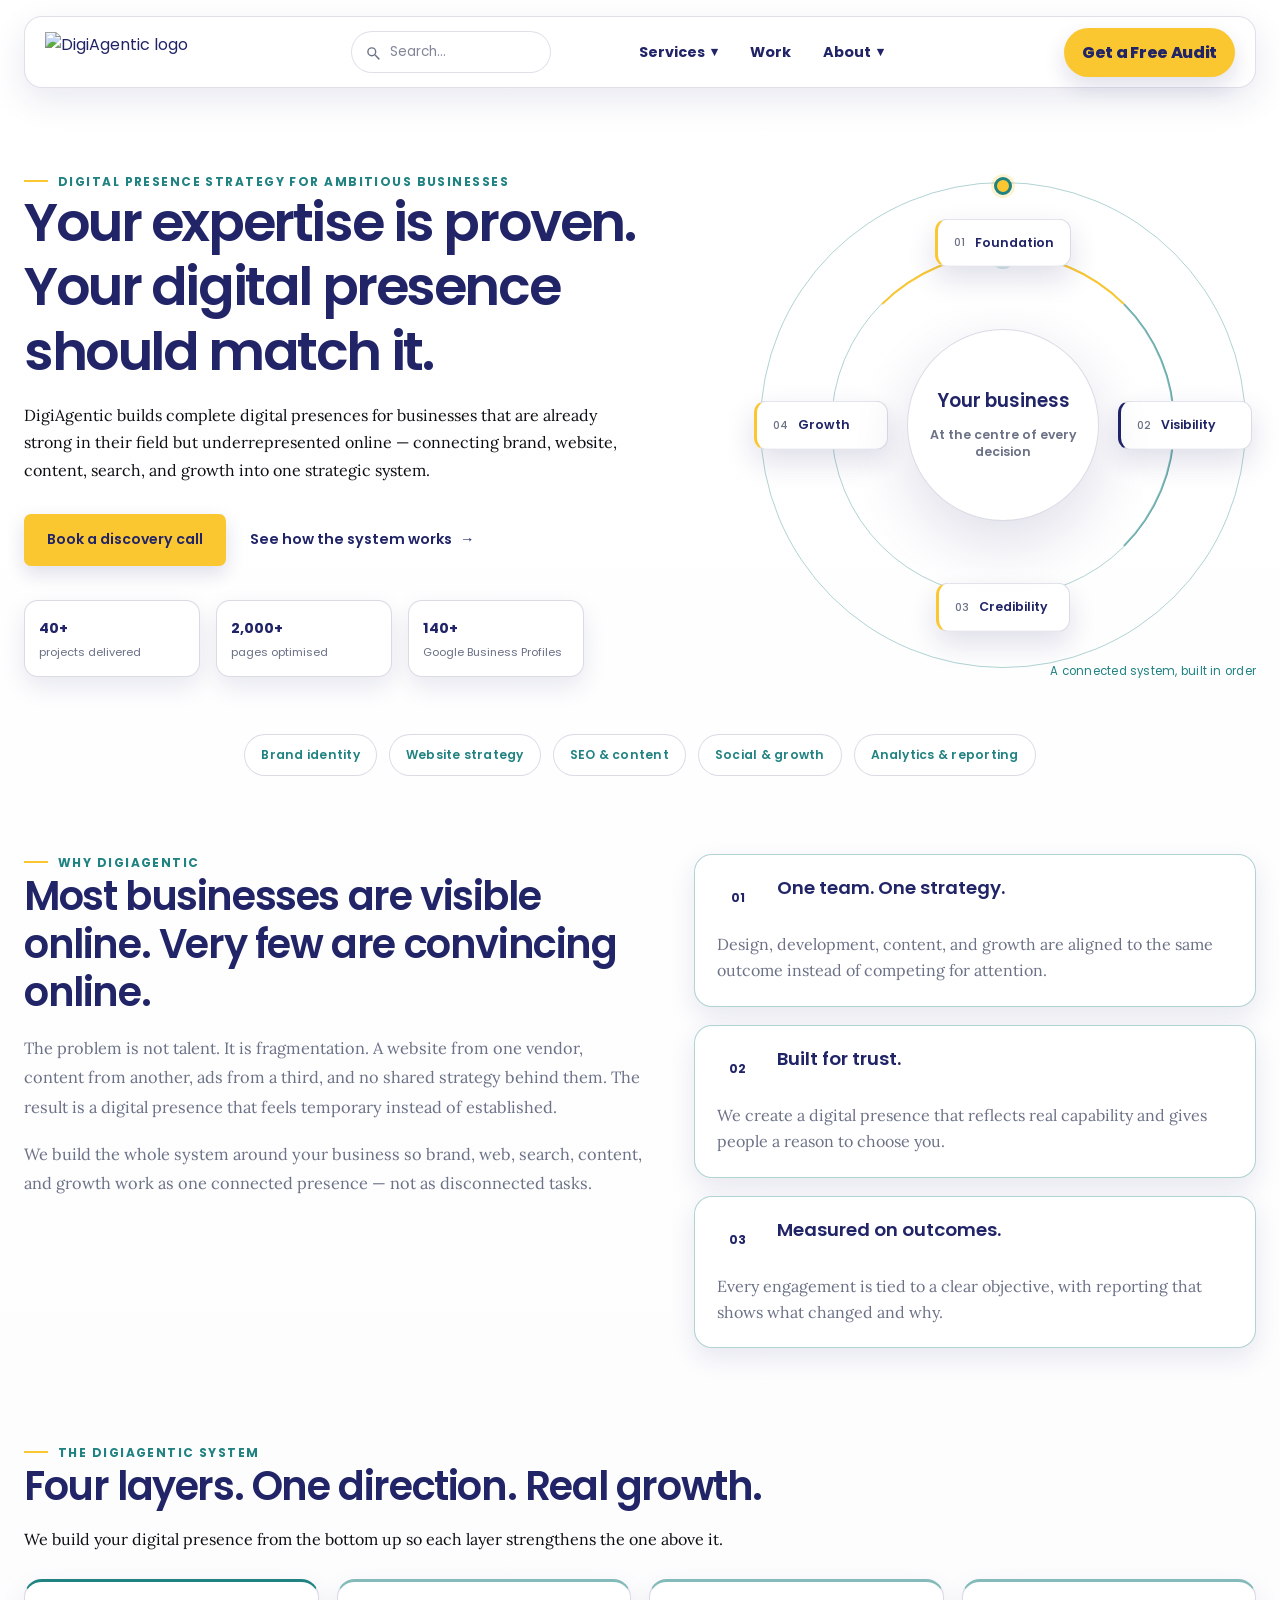
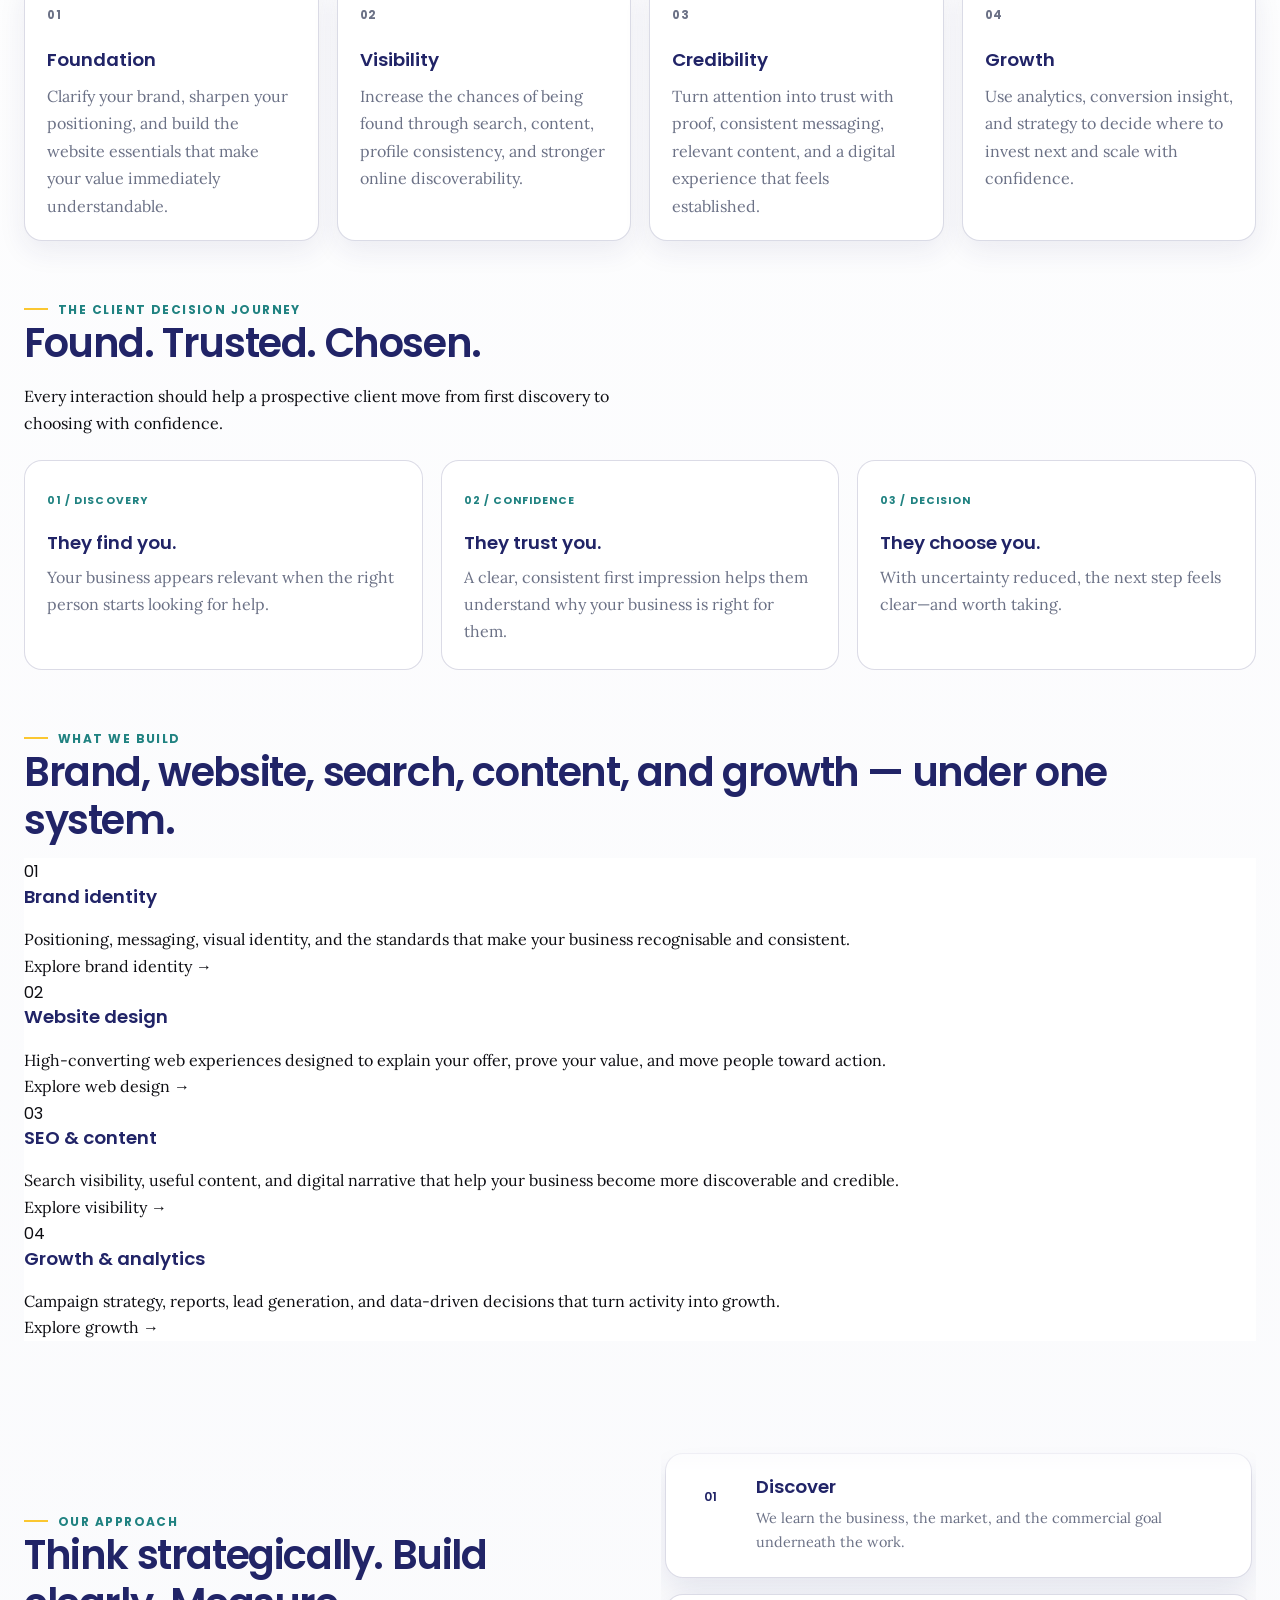
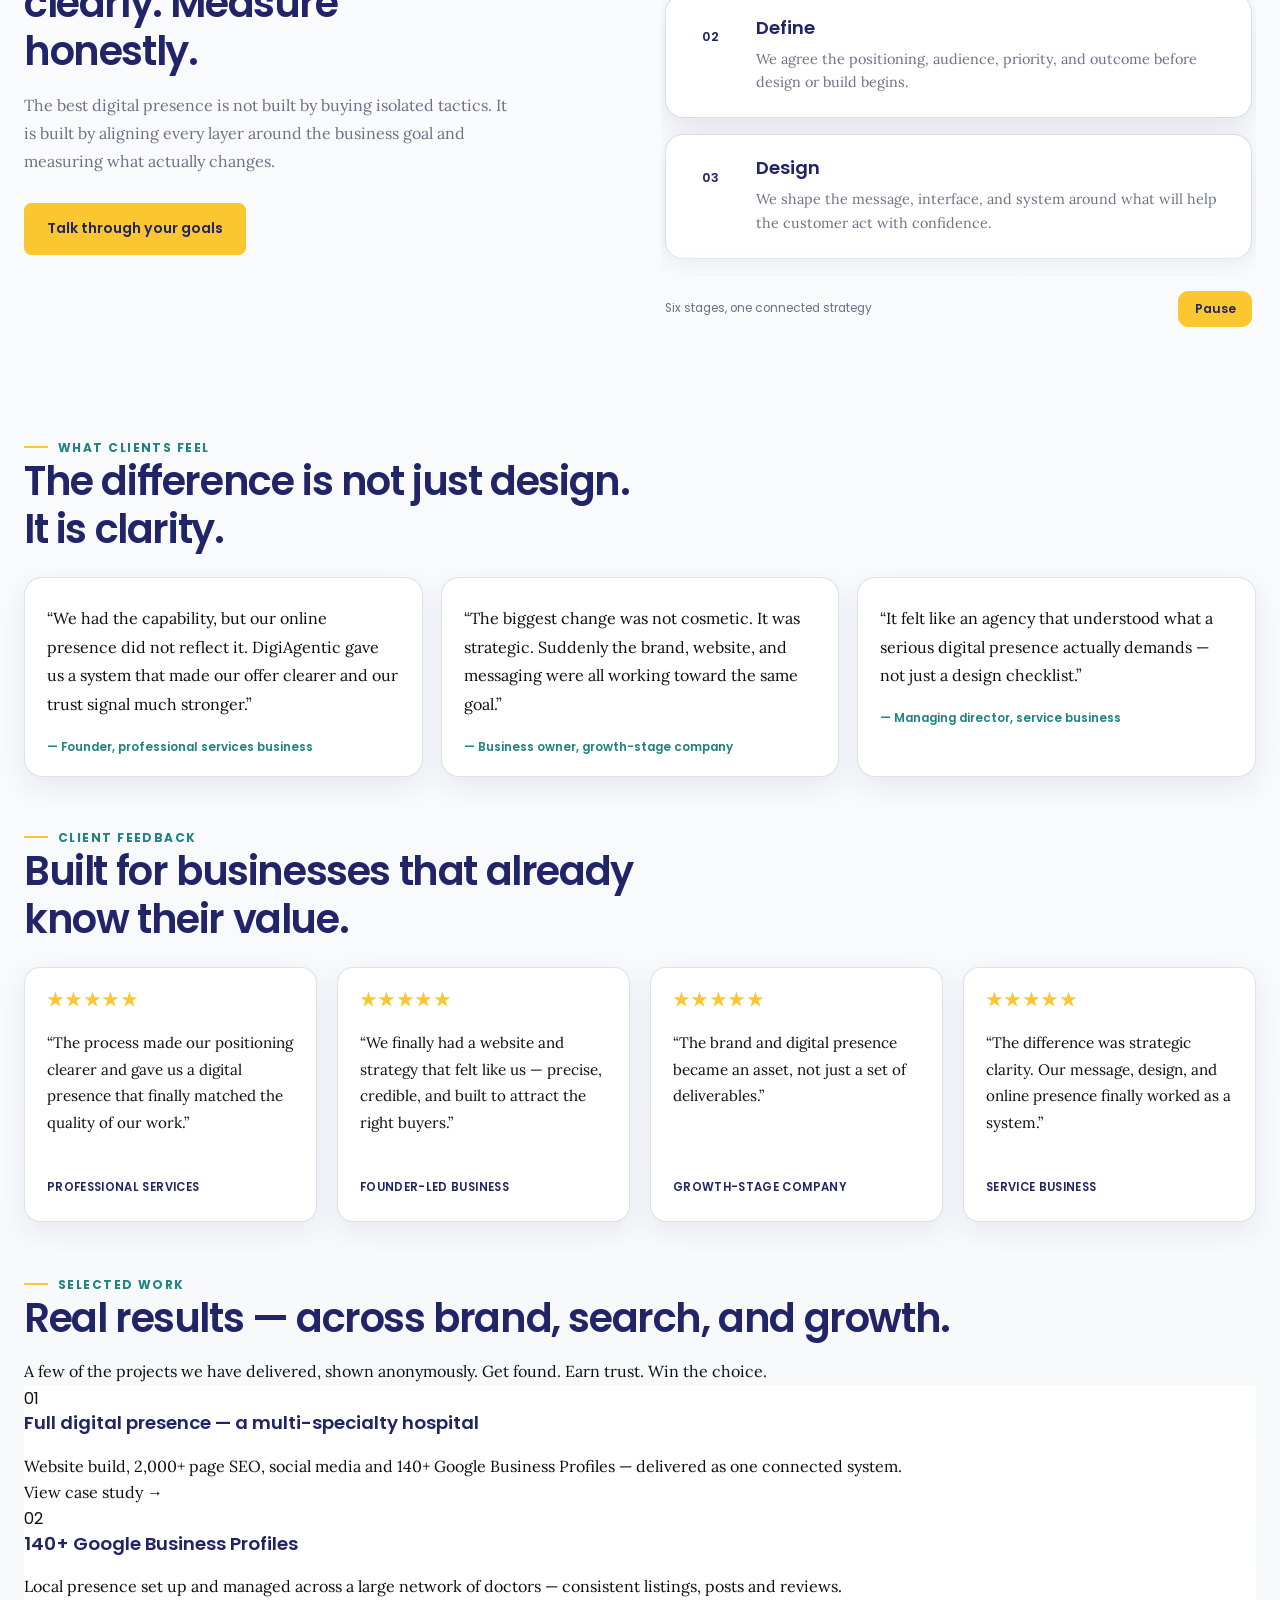
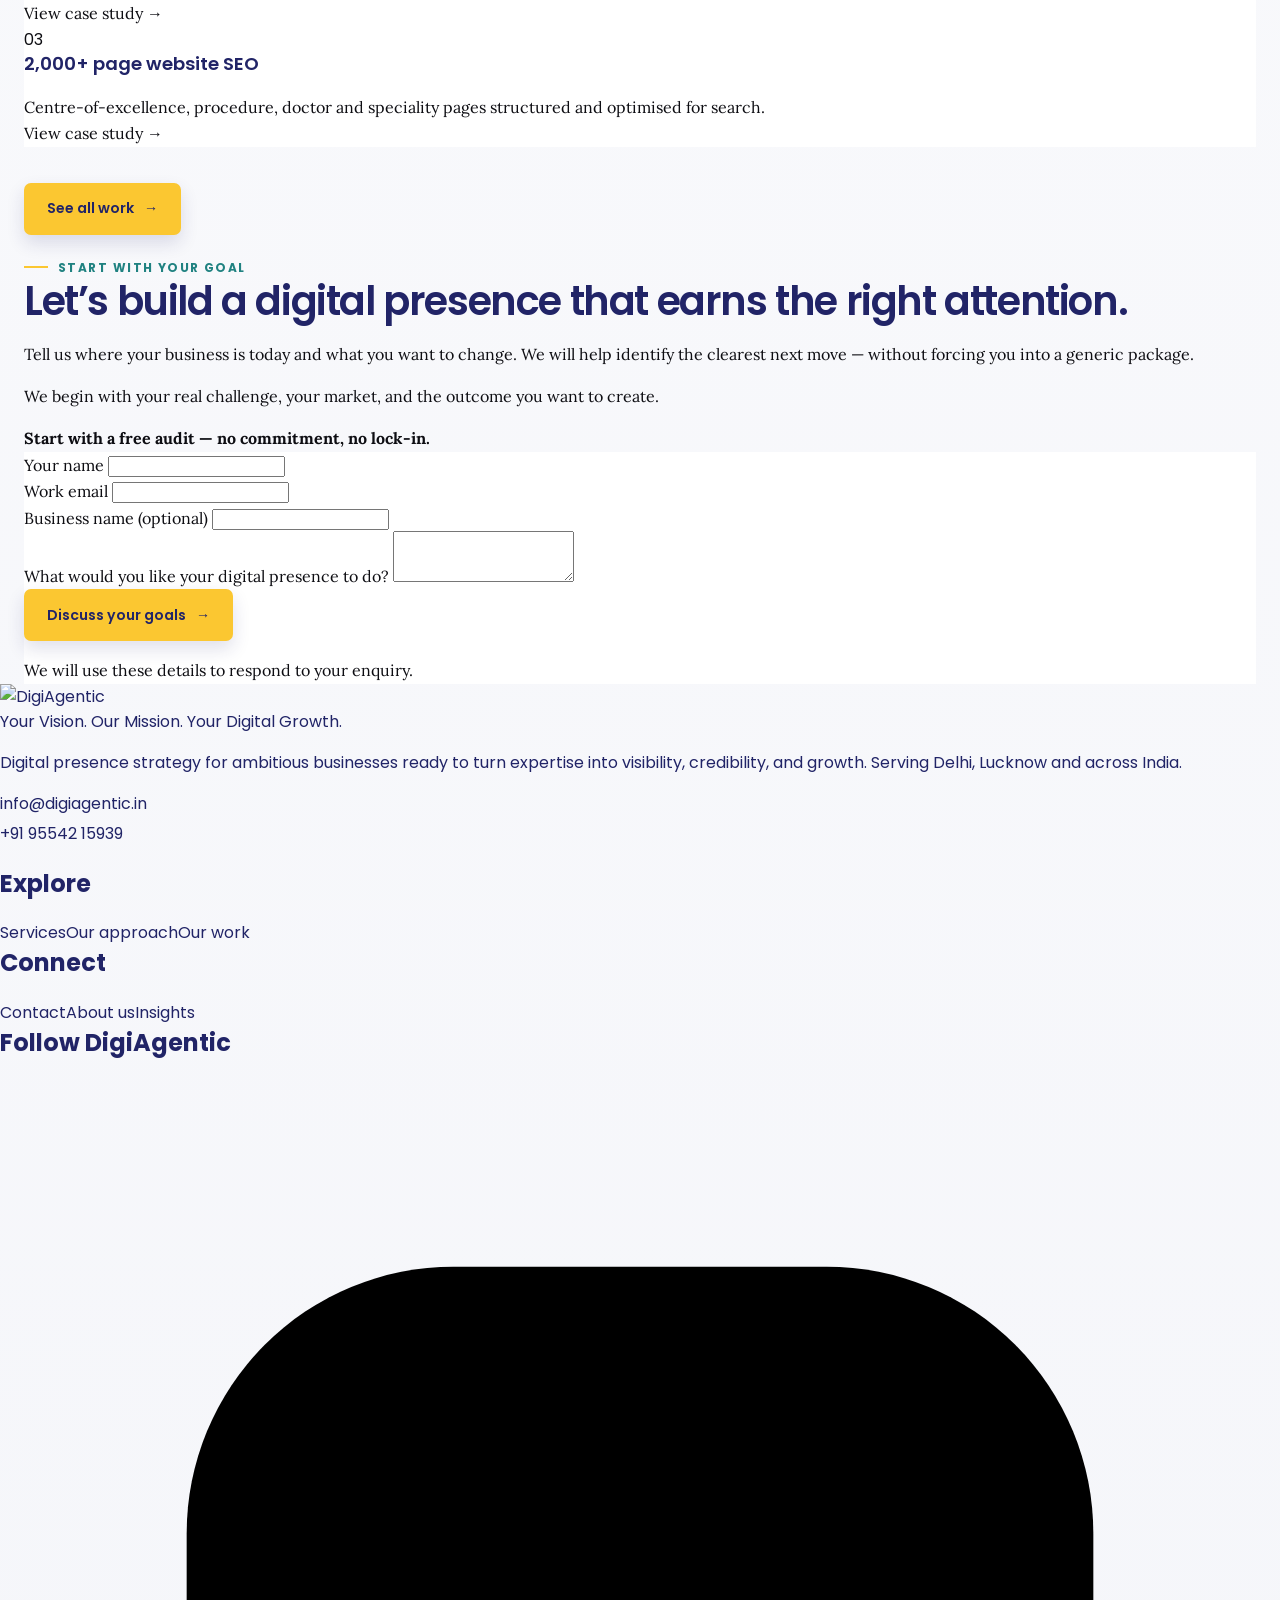
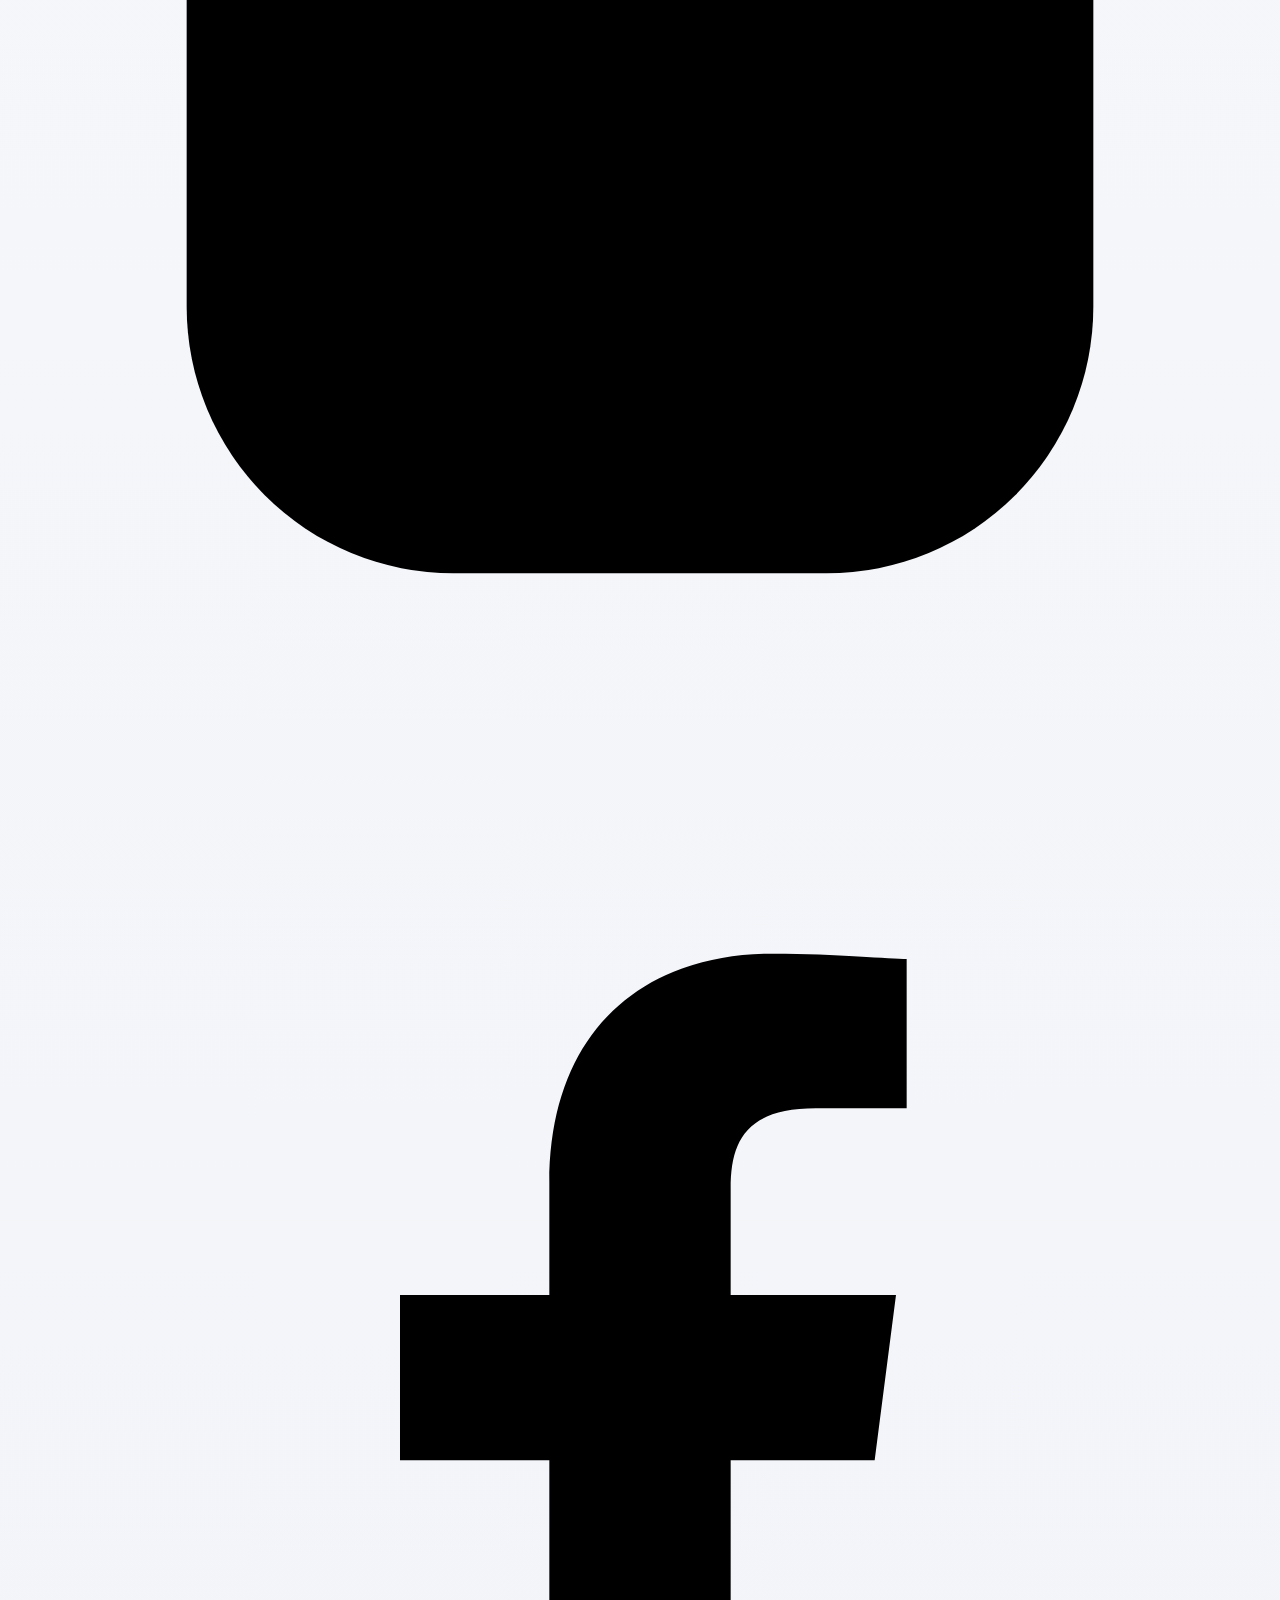
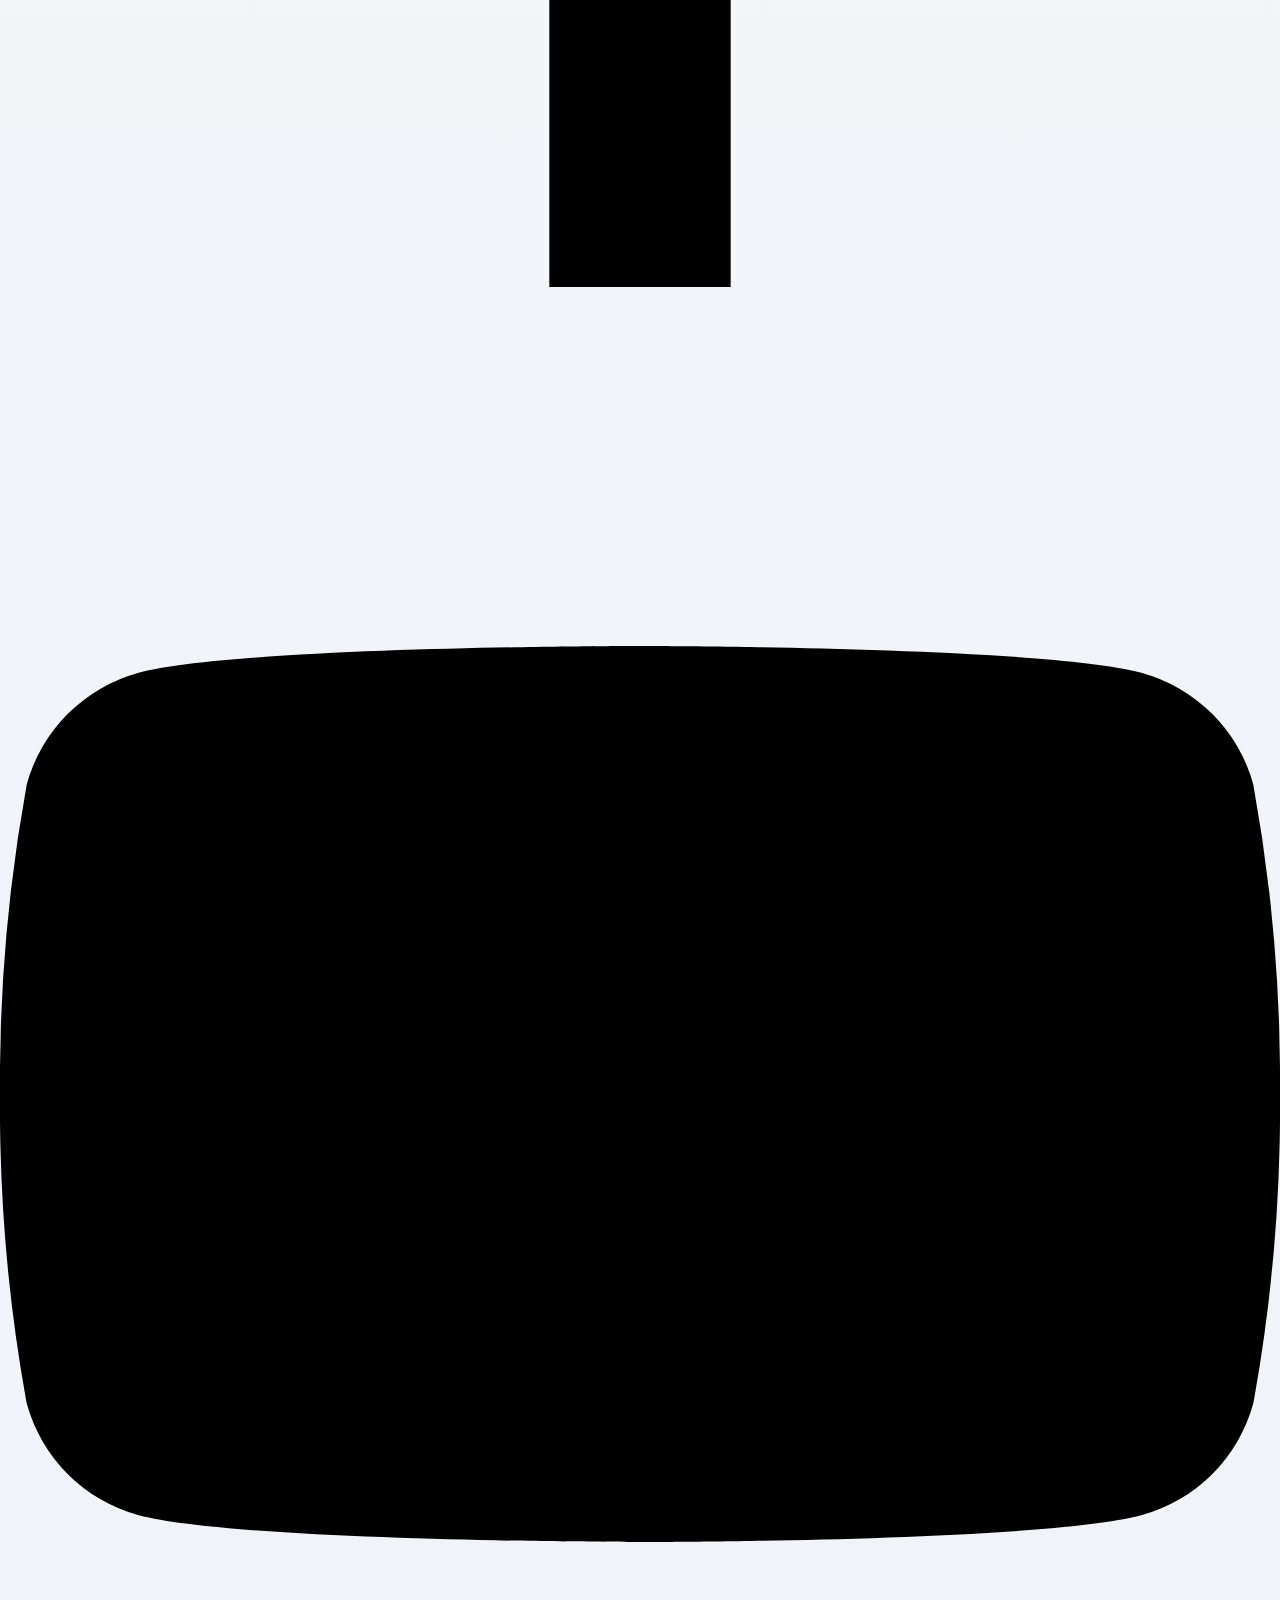
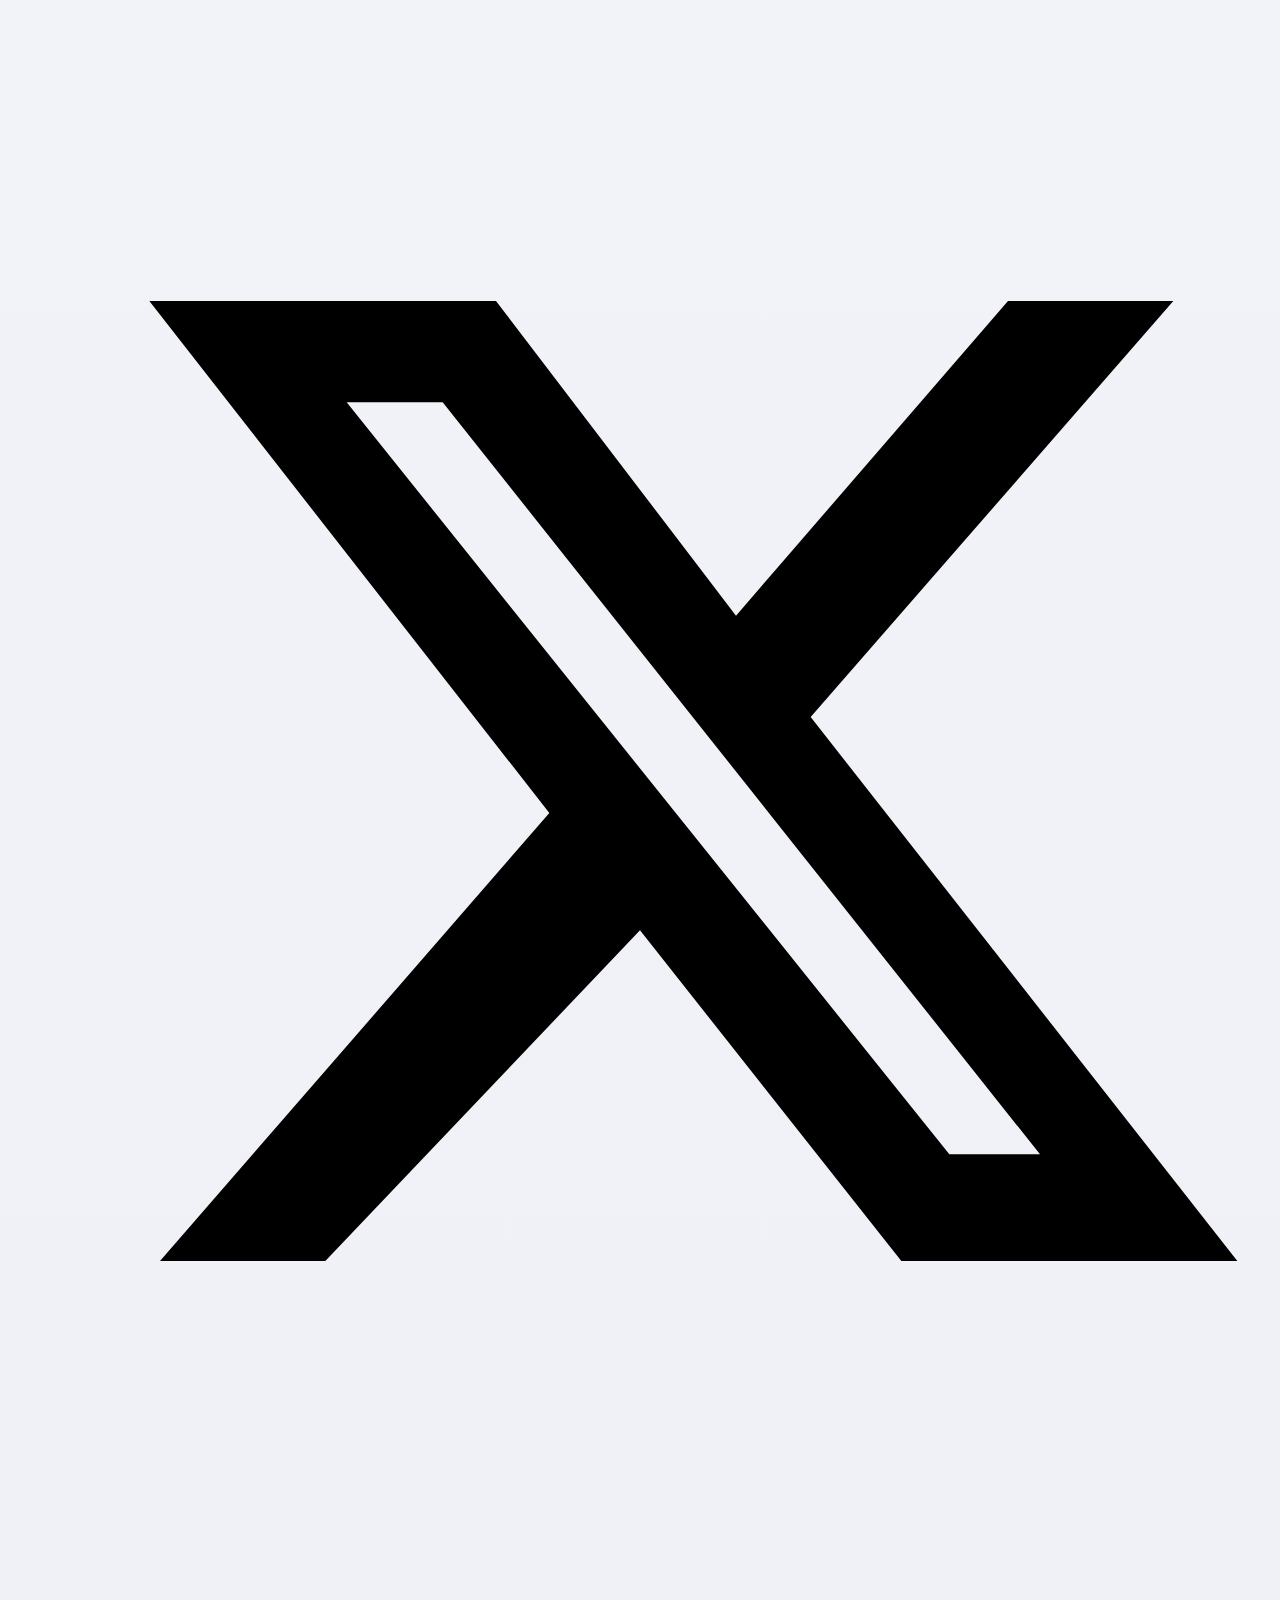
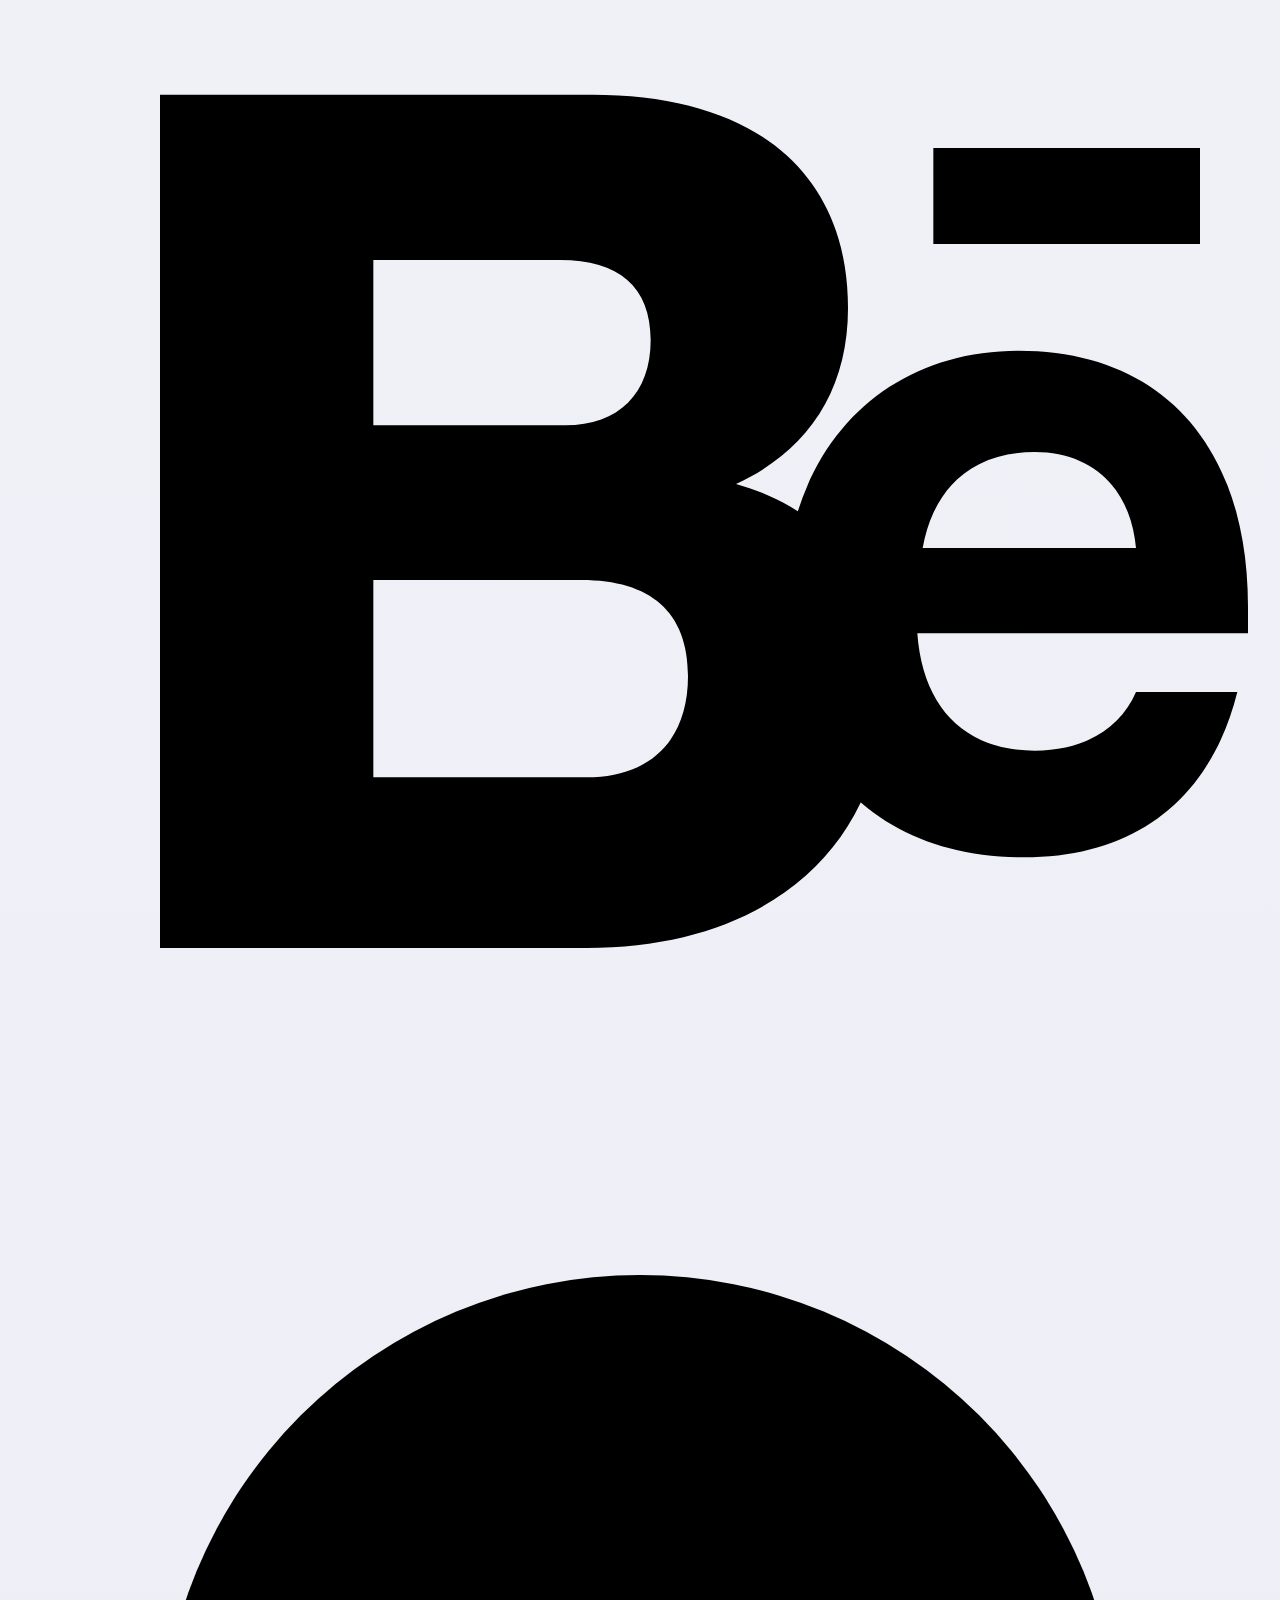
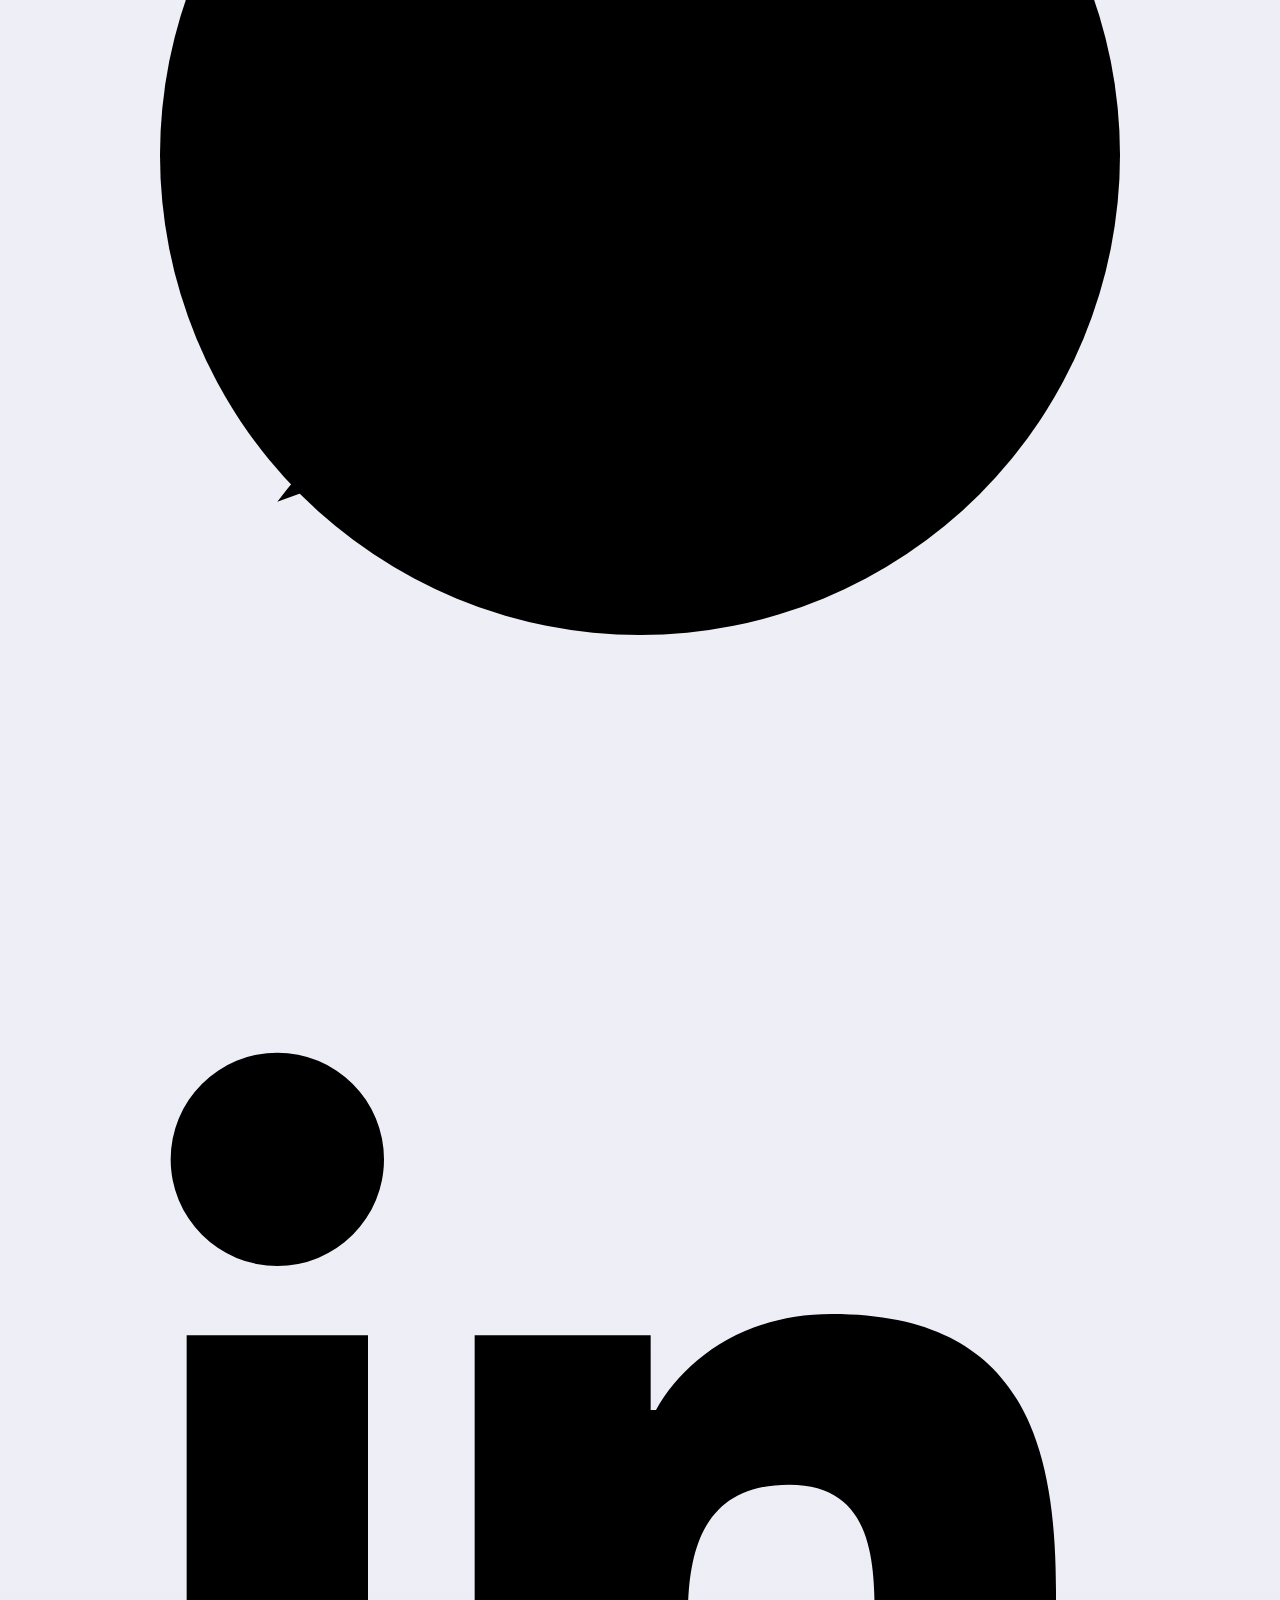
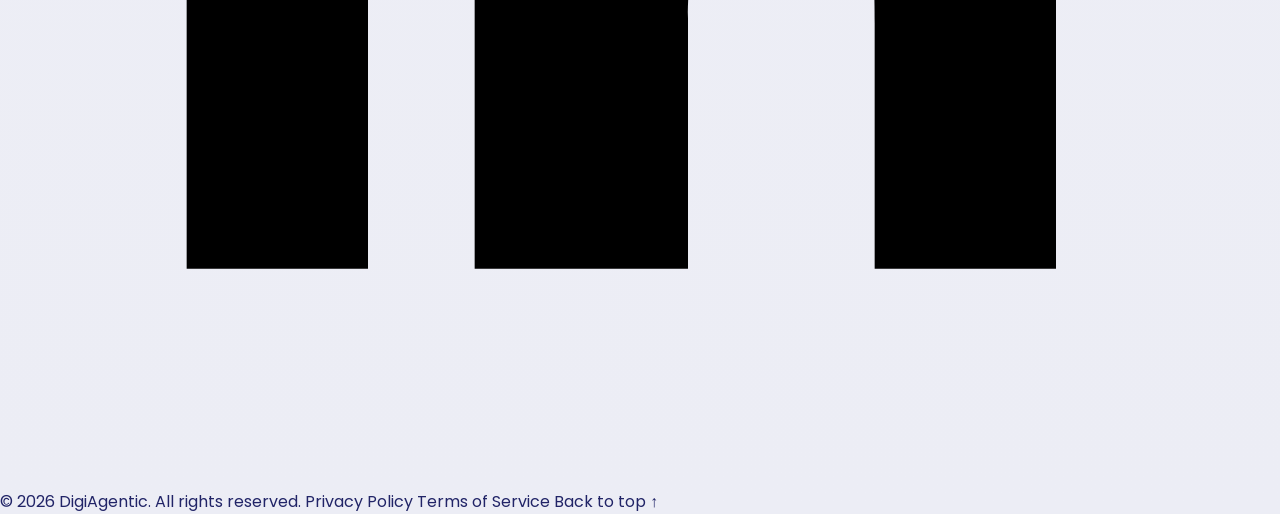
==== commit a2acbc55: "Remove CTA band from homepage footer" ====
--- a/index.html
+++ b/index.html
@@ -450,13 +450,6 @@
     </main>
 
     <footer class="landing-footer">
-      <section class="footer-cta" aria-labelledby="footer-cta-title">
-        <div class="footer-cta-copy">
-          <h2 id="footer-cta-title">Make your digital presence work as one.</h2>
-          <p>We connect your brand, website, content, search, and growth into one clear system—built around your business.</p>
-        </div>
-        <a class="footer-cta-link" href="#contact">Book a discovery call <span aria-hidden="true">→</span></a>
-      </section>
       <div class="footer-main">
         <div class="footer-brand">
           <a href="#home" aria-label="DigiAgentic home">
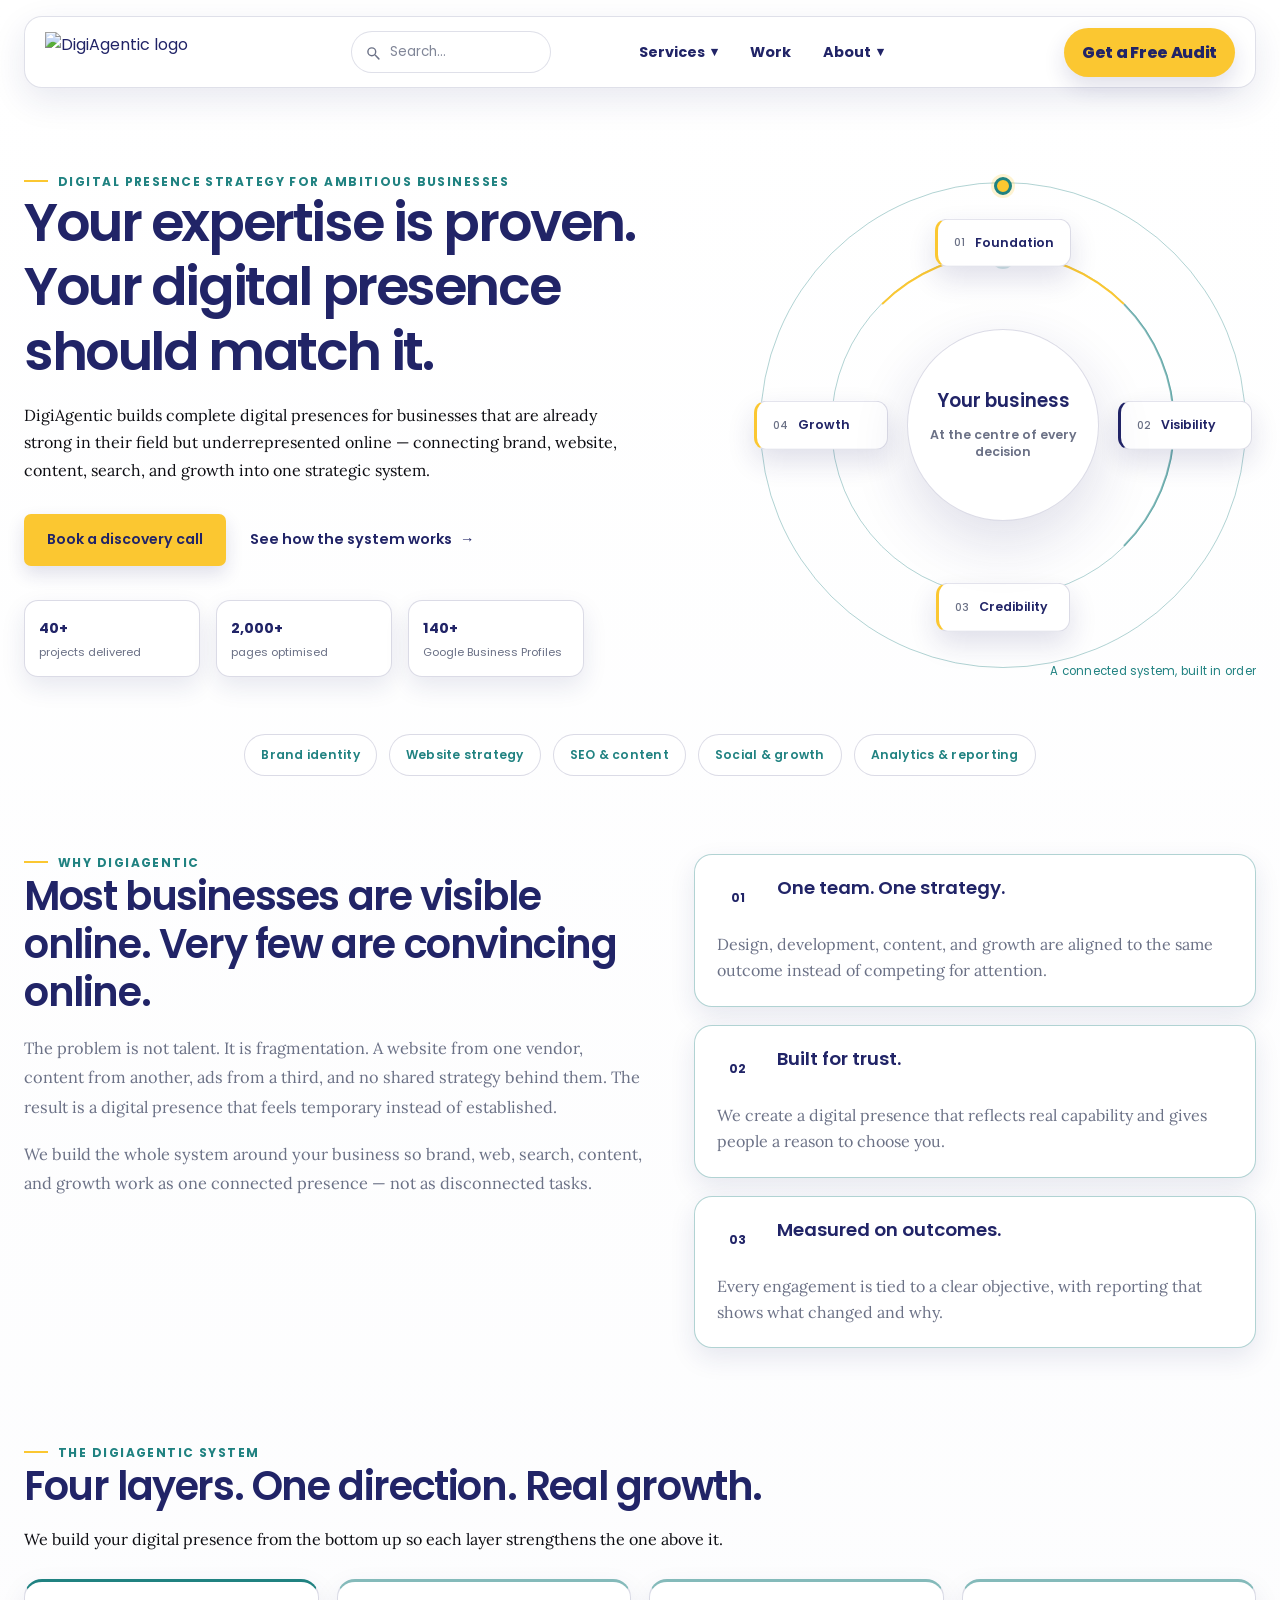
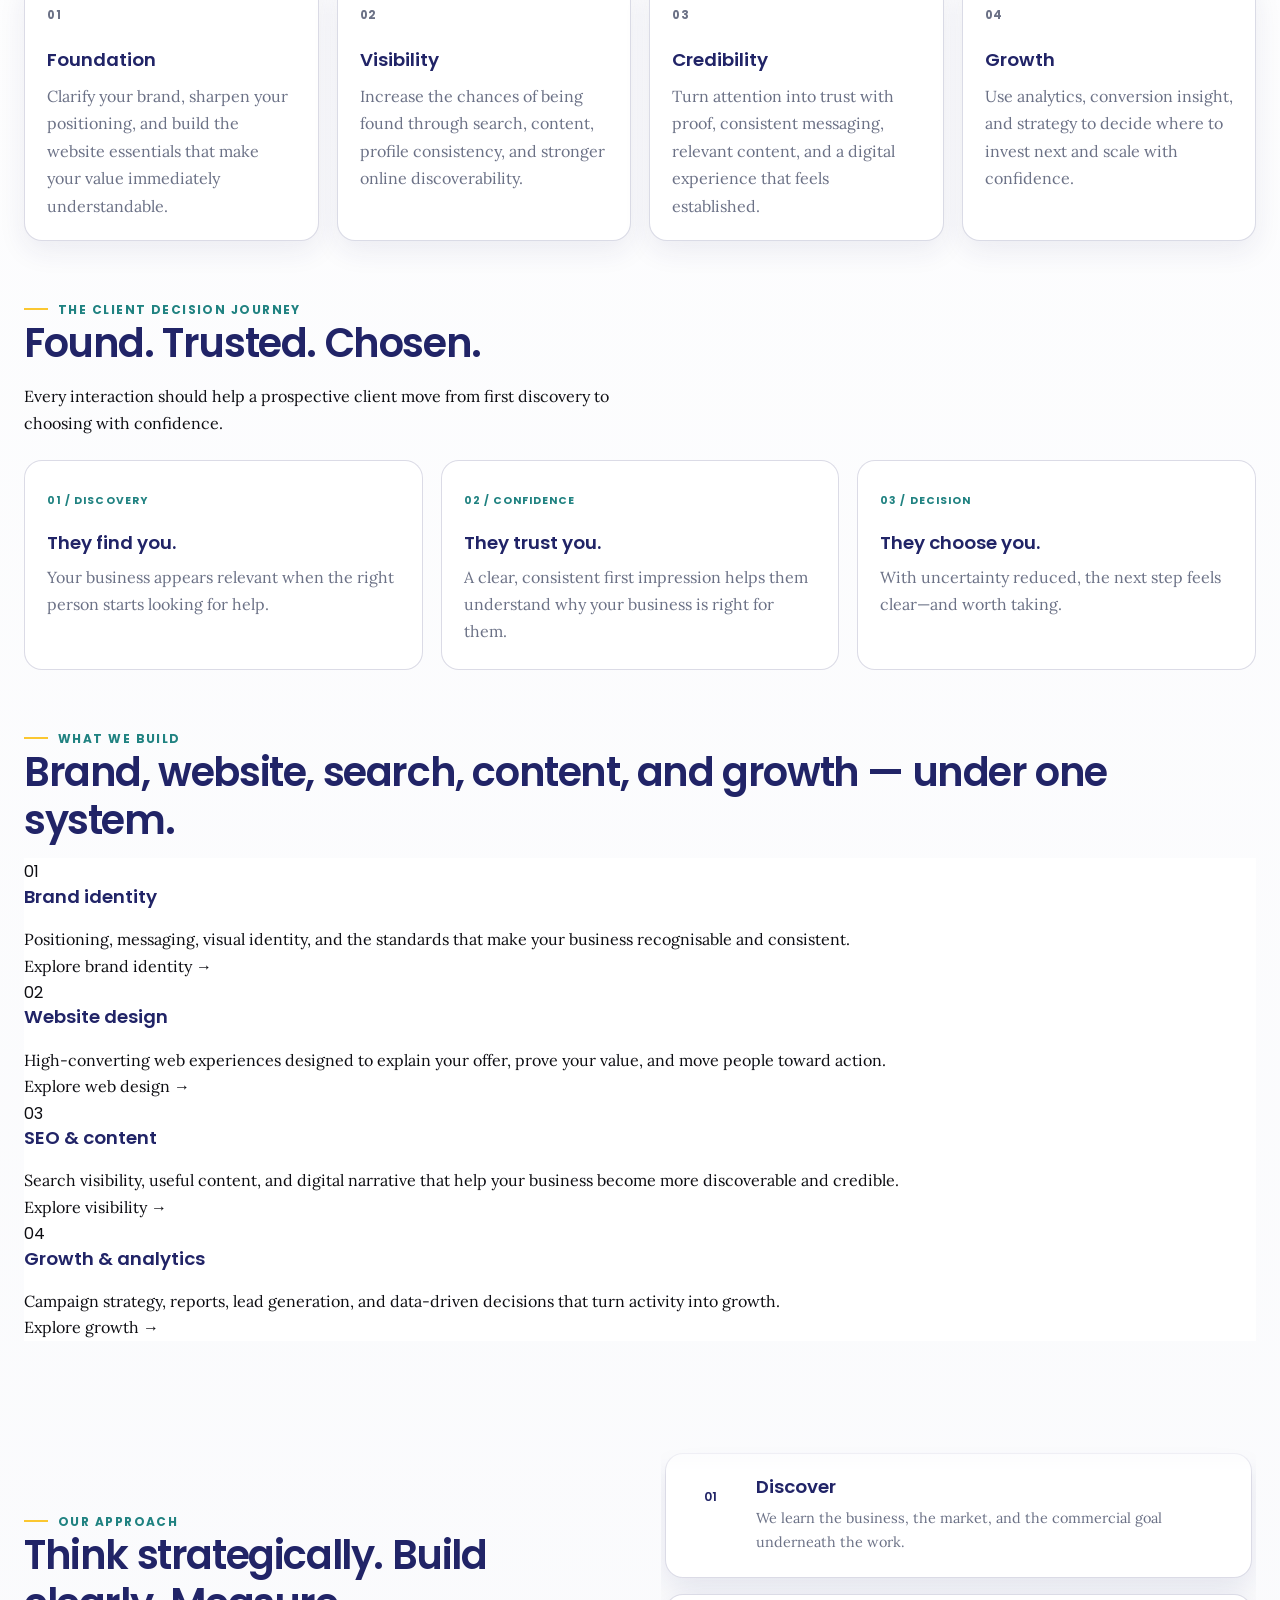
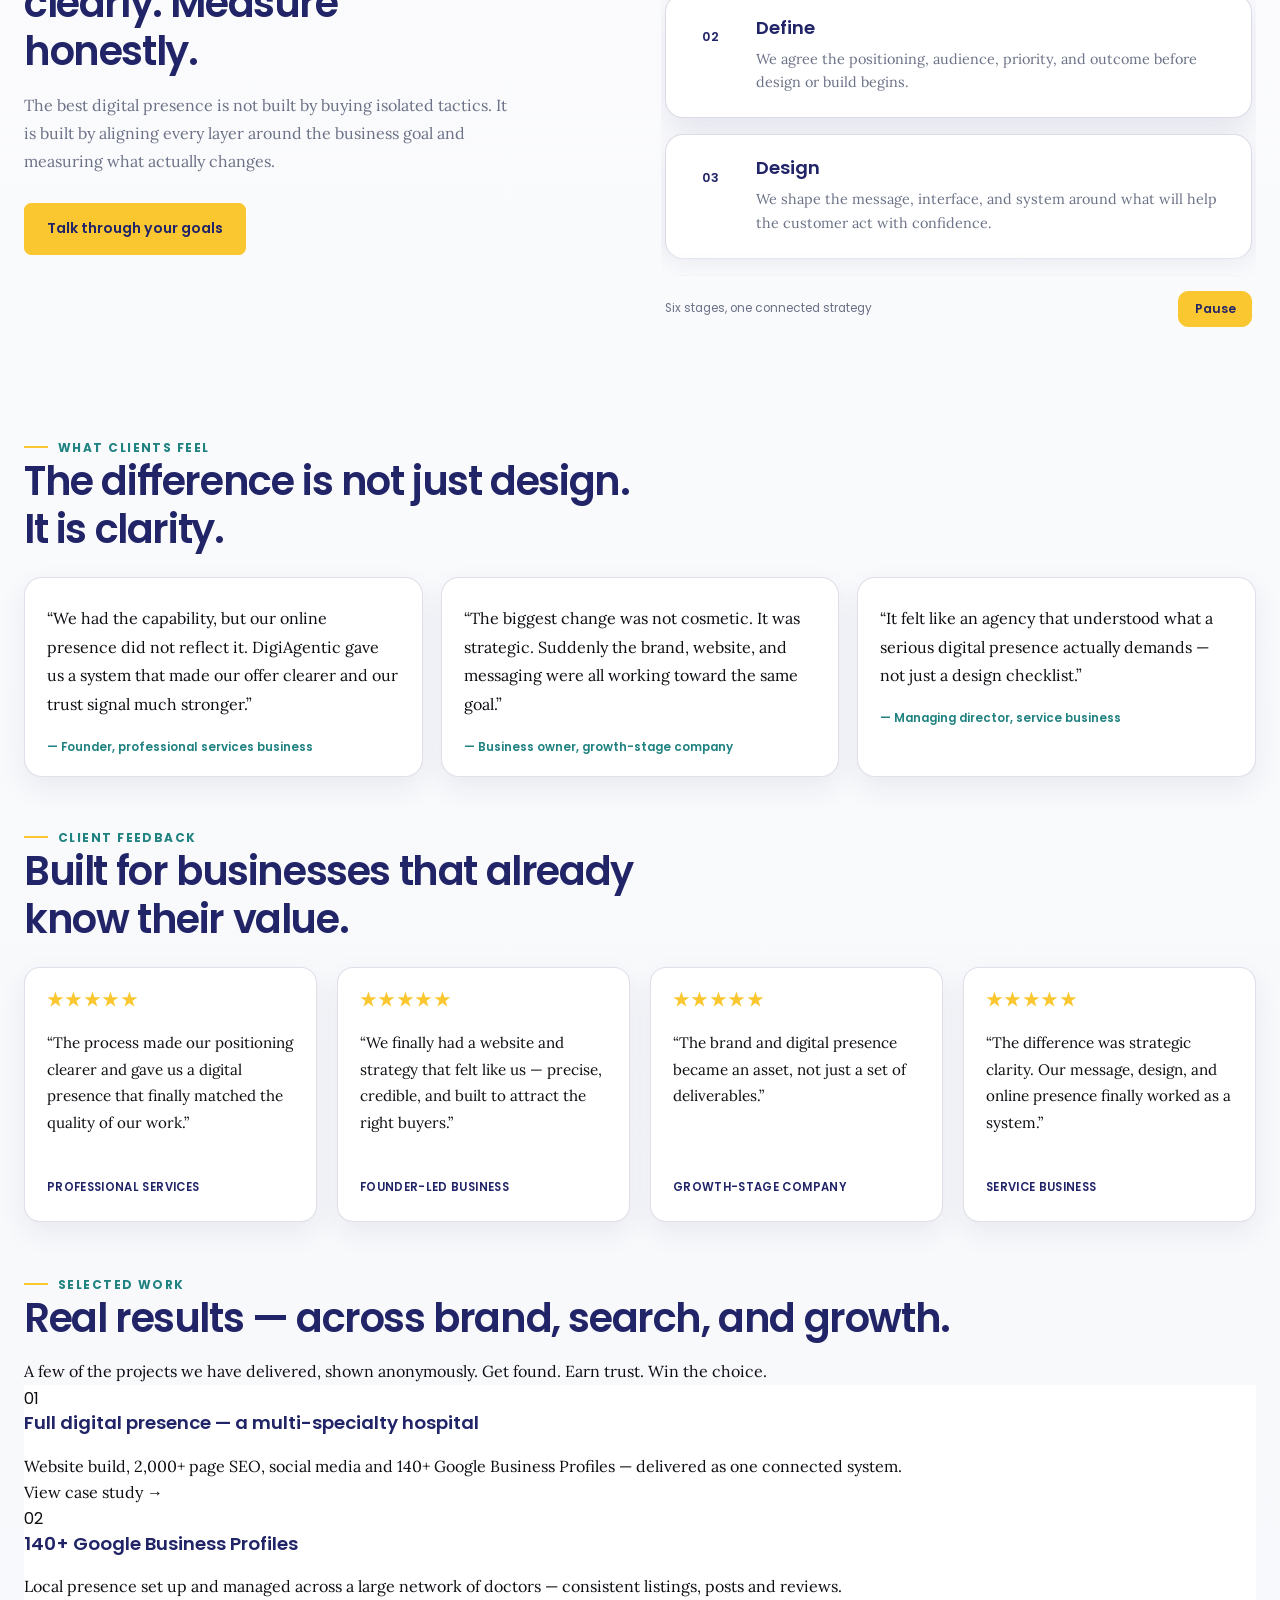
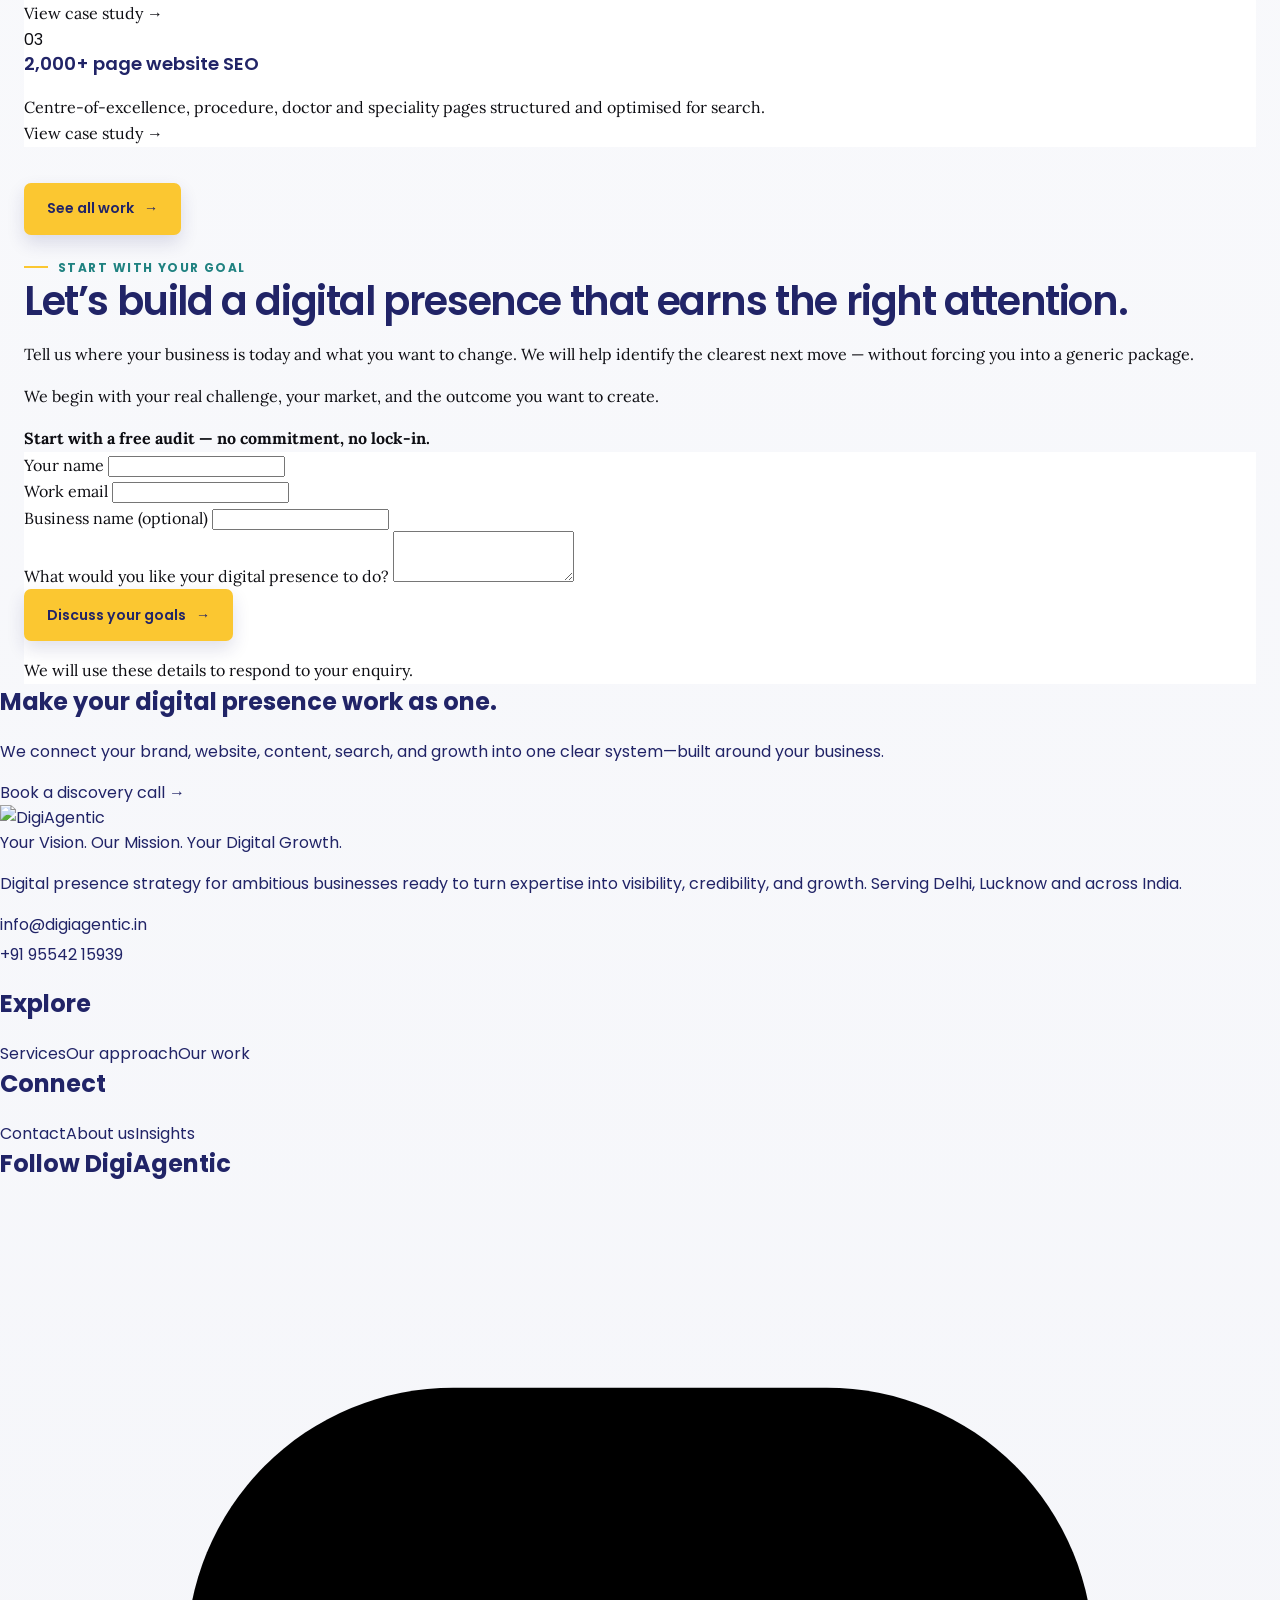
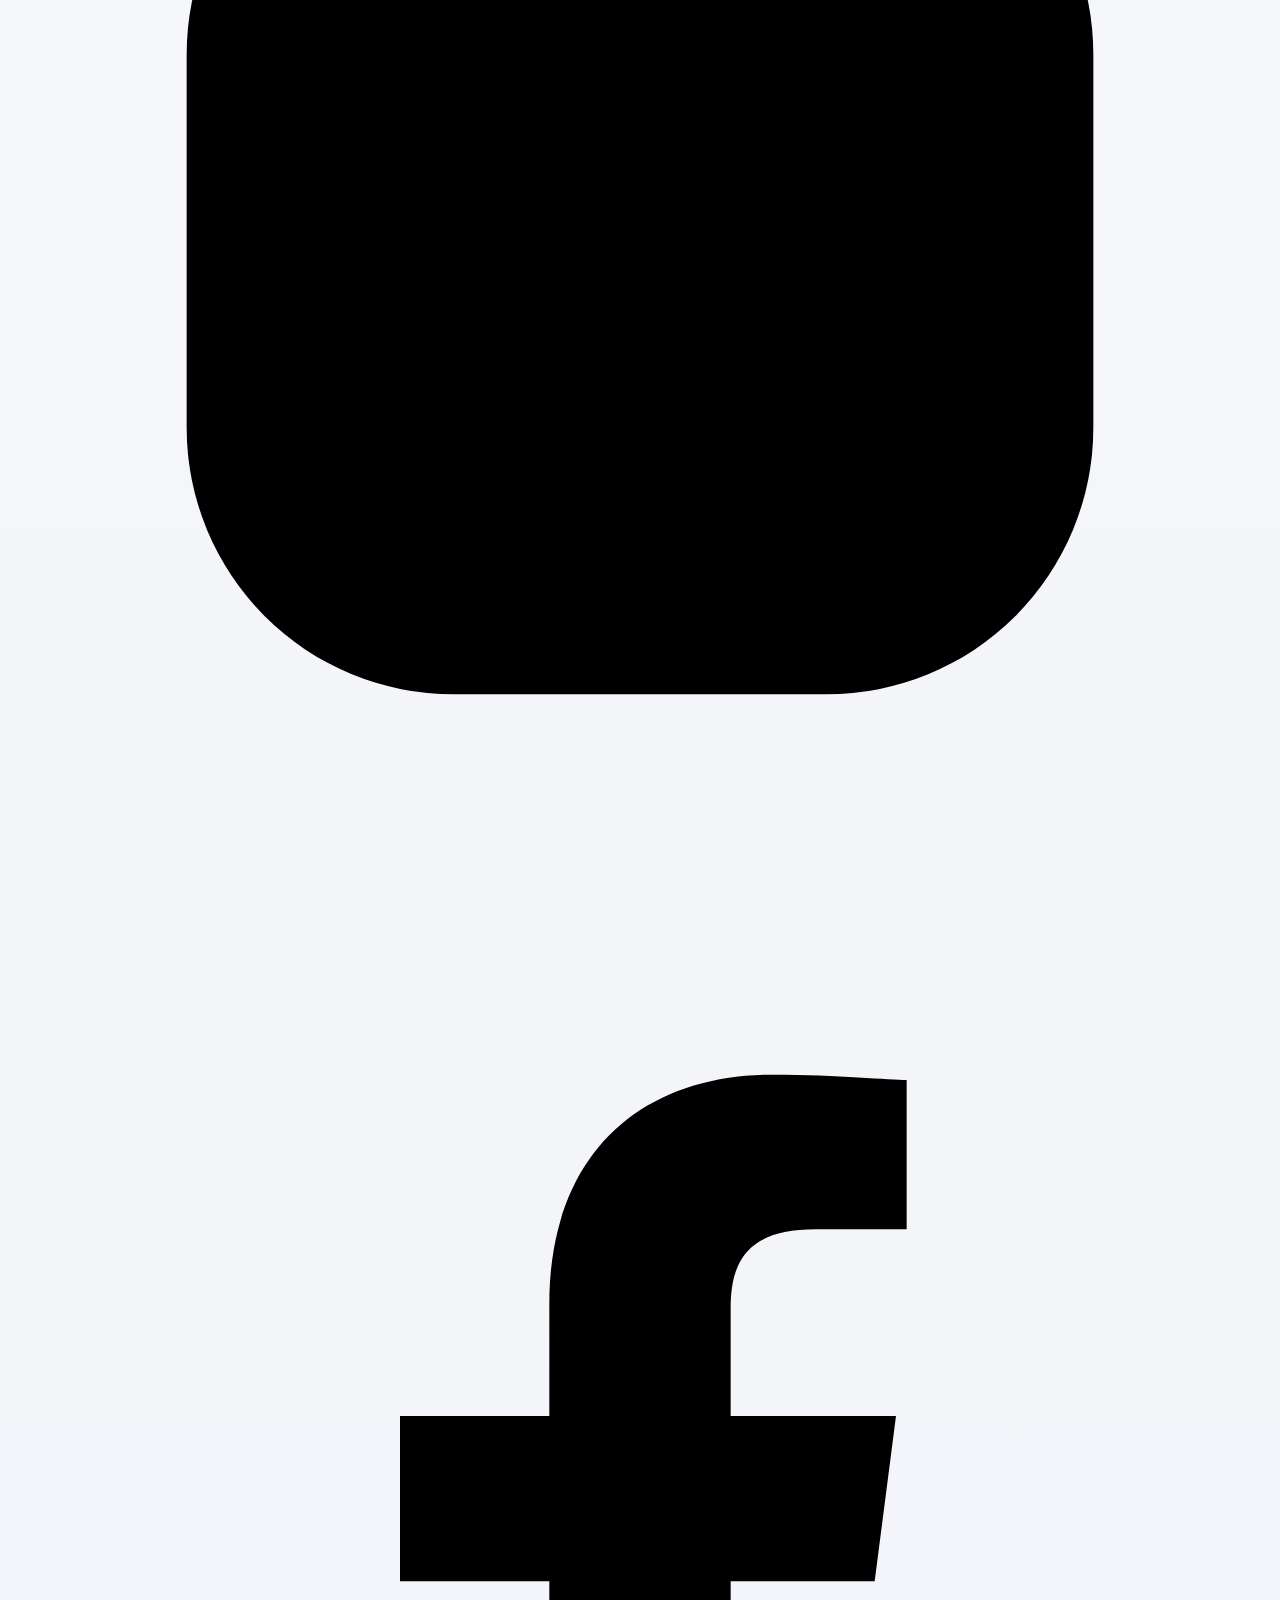
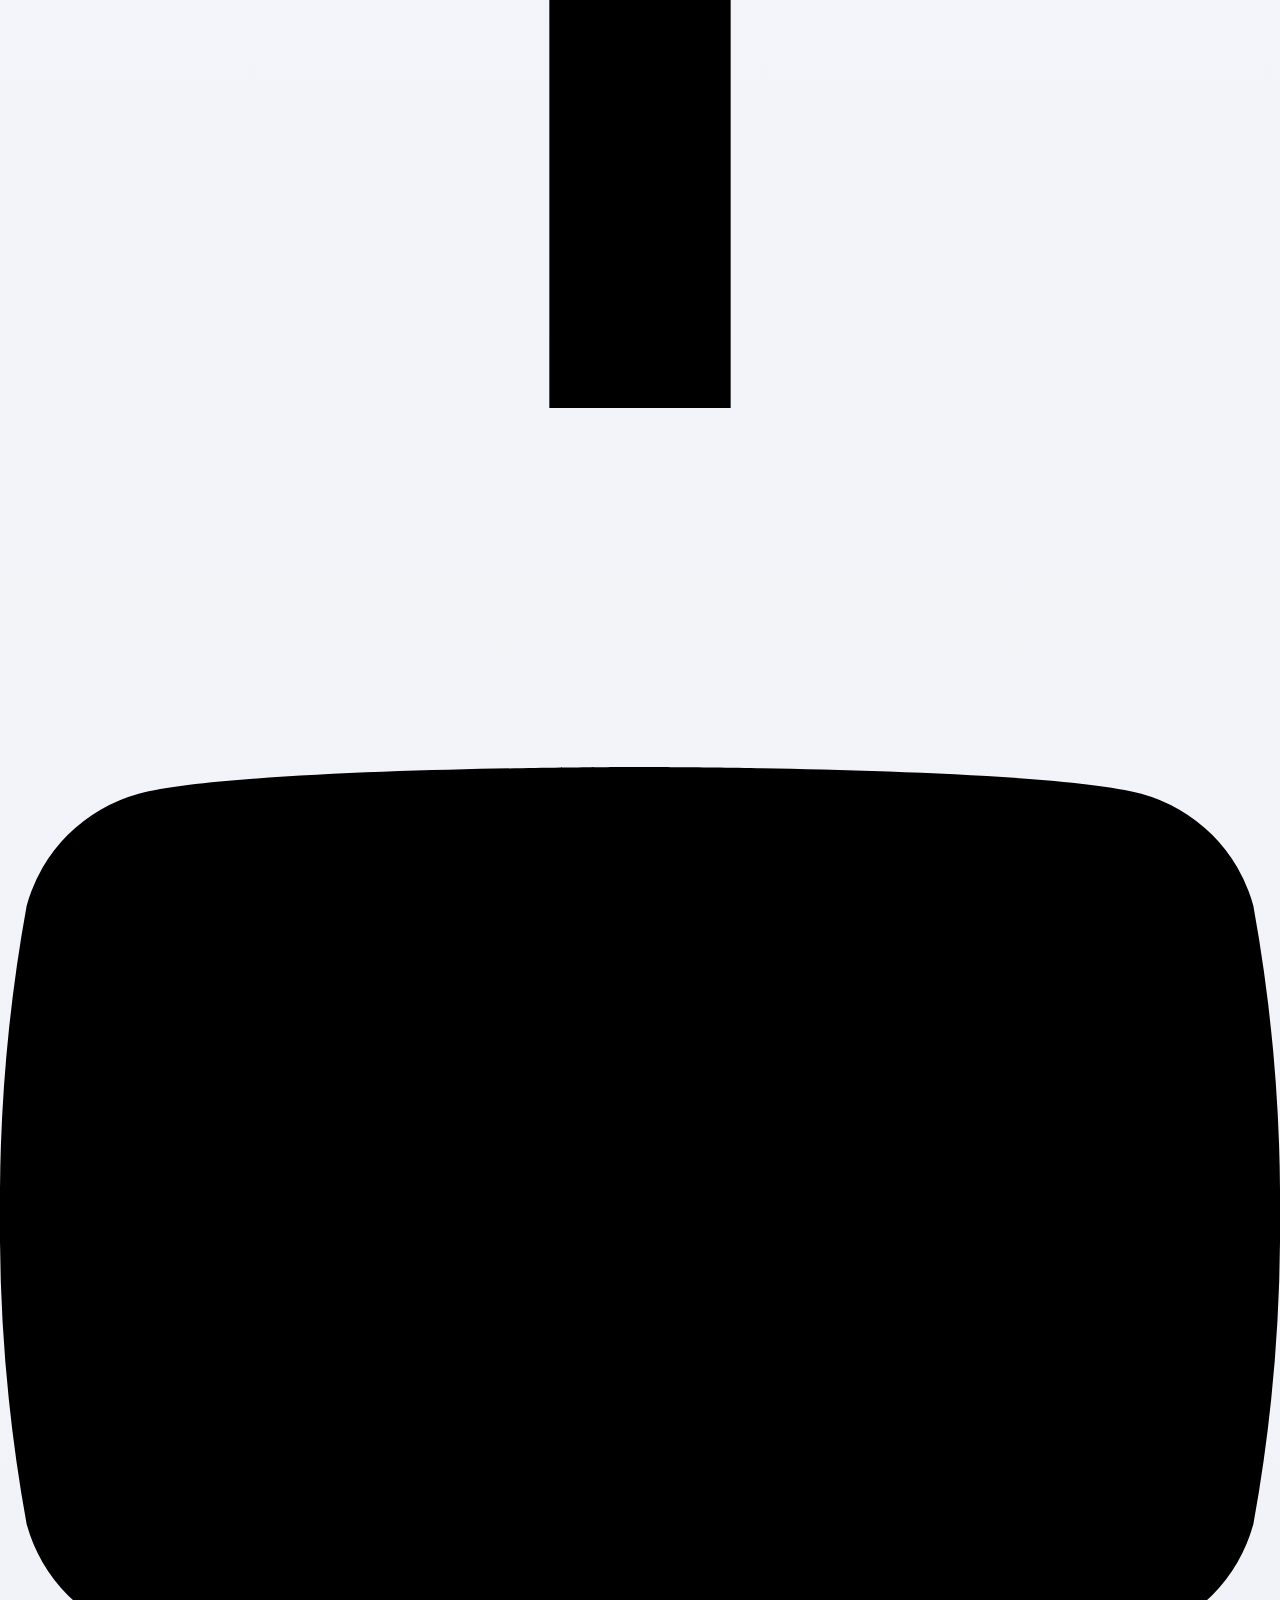
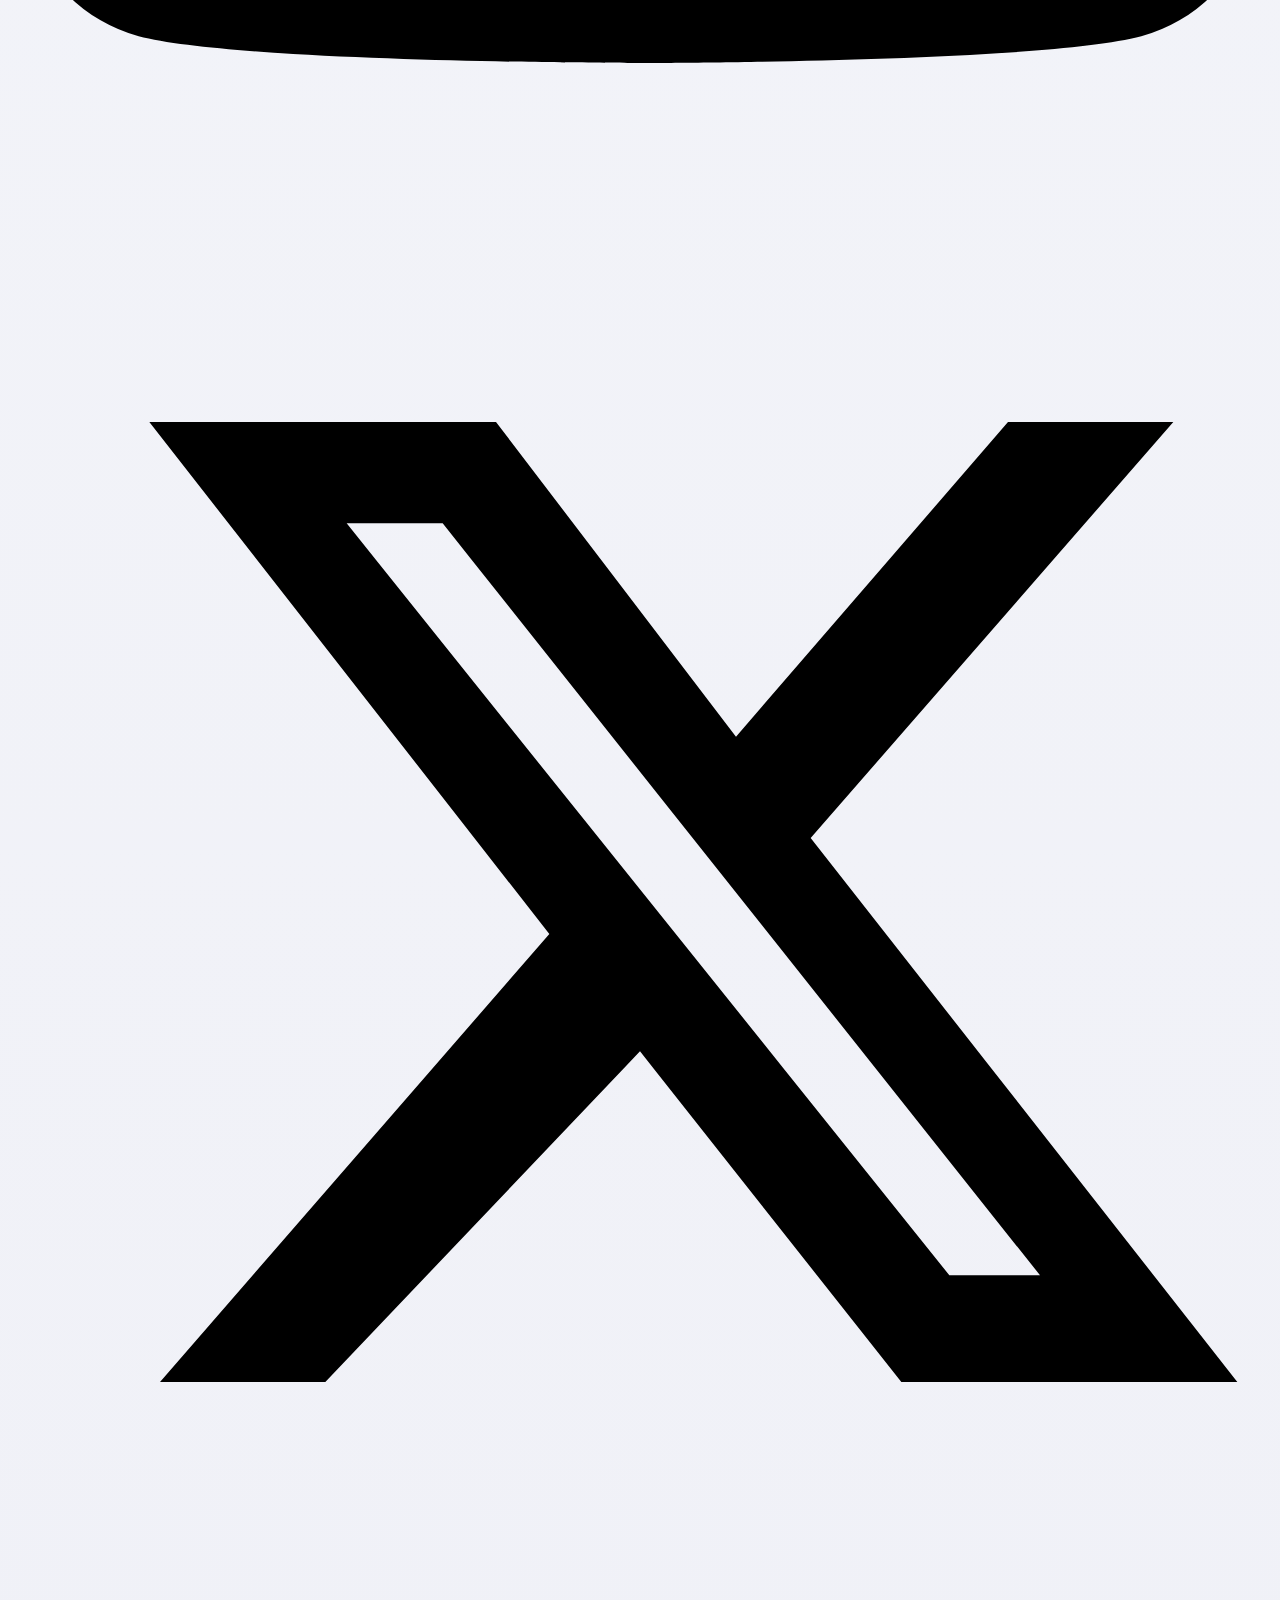
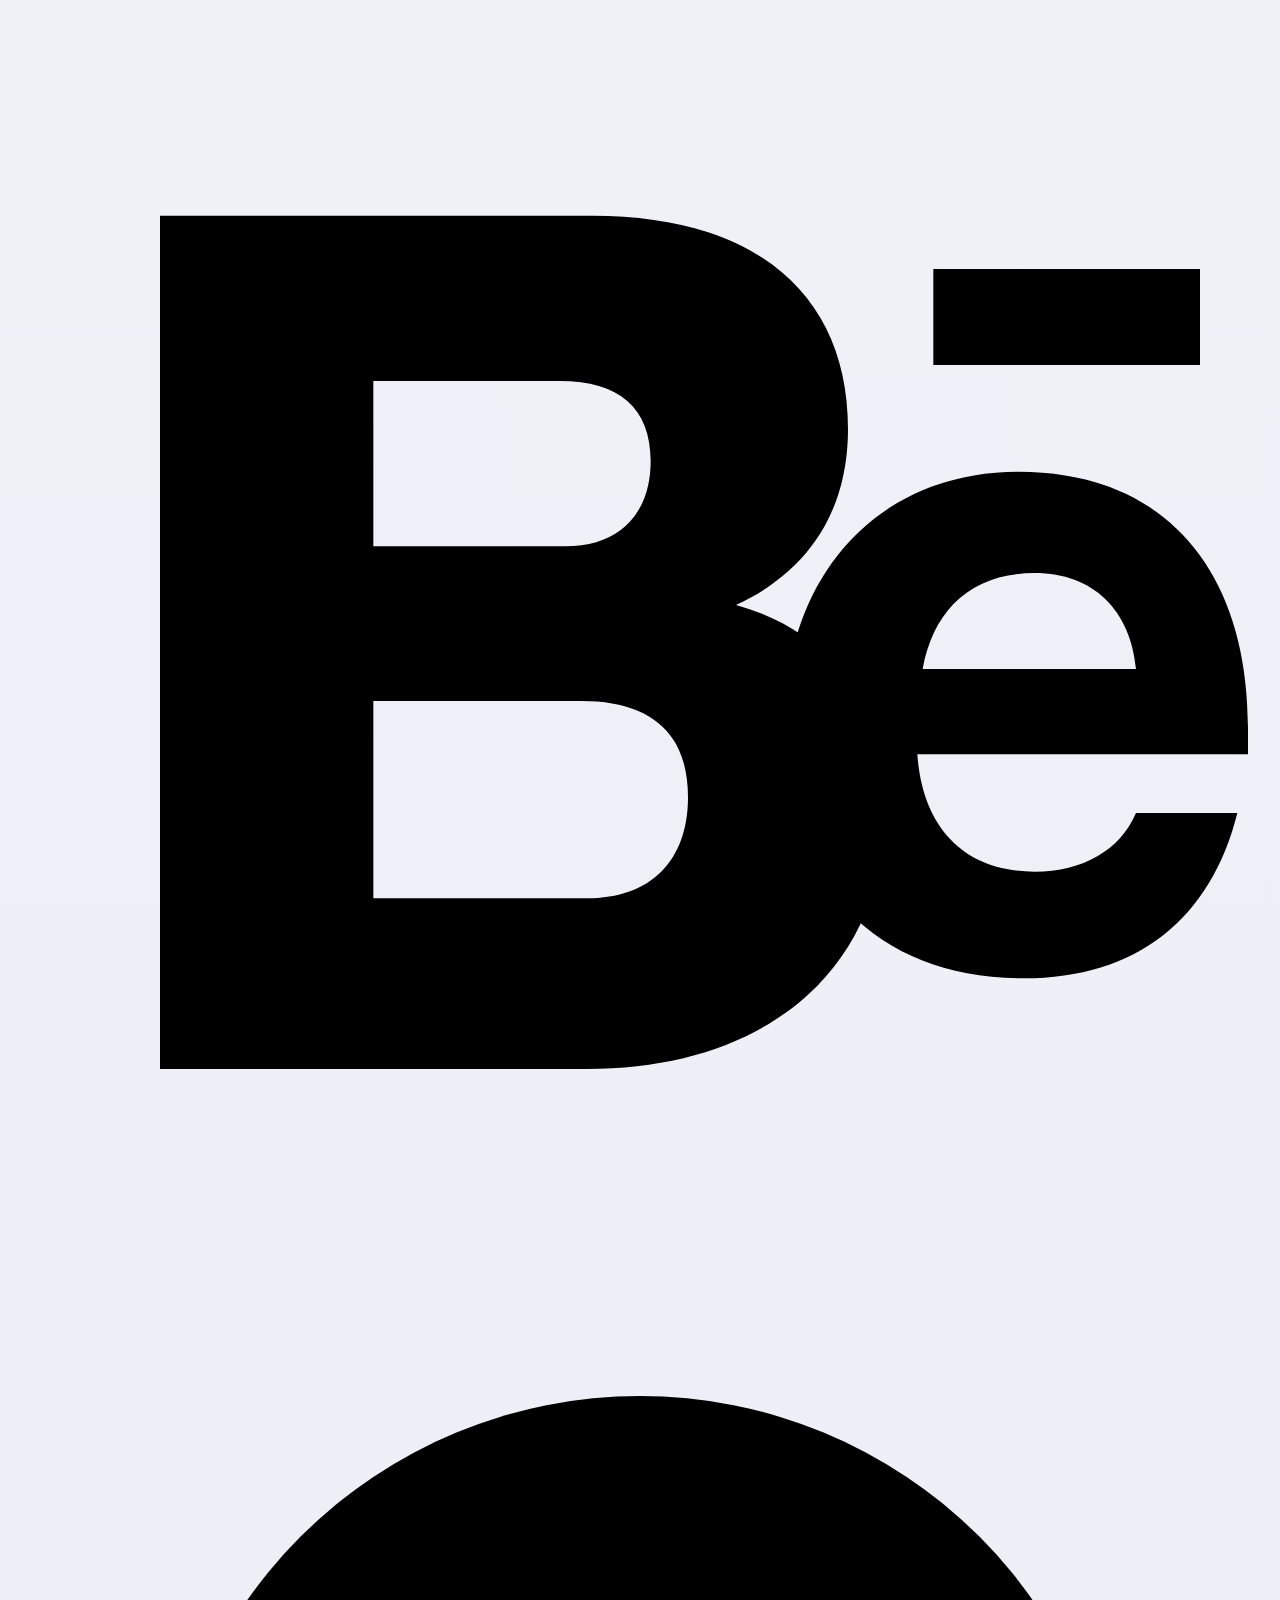
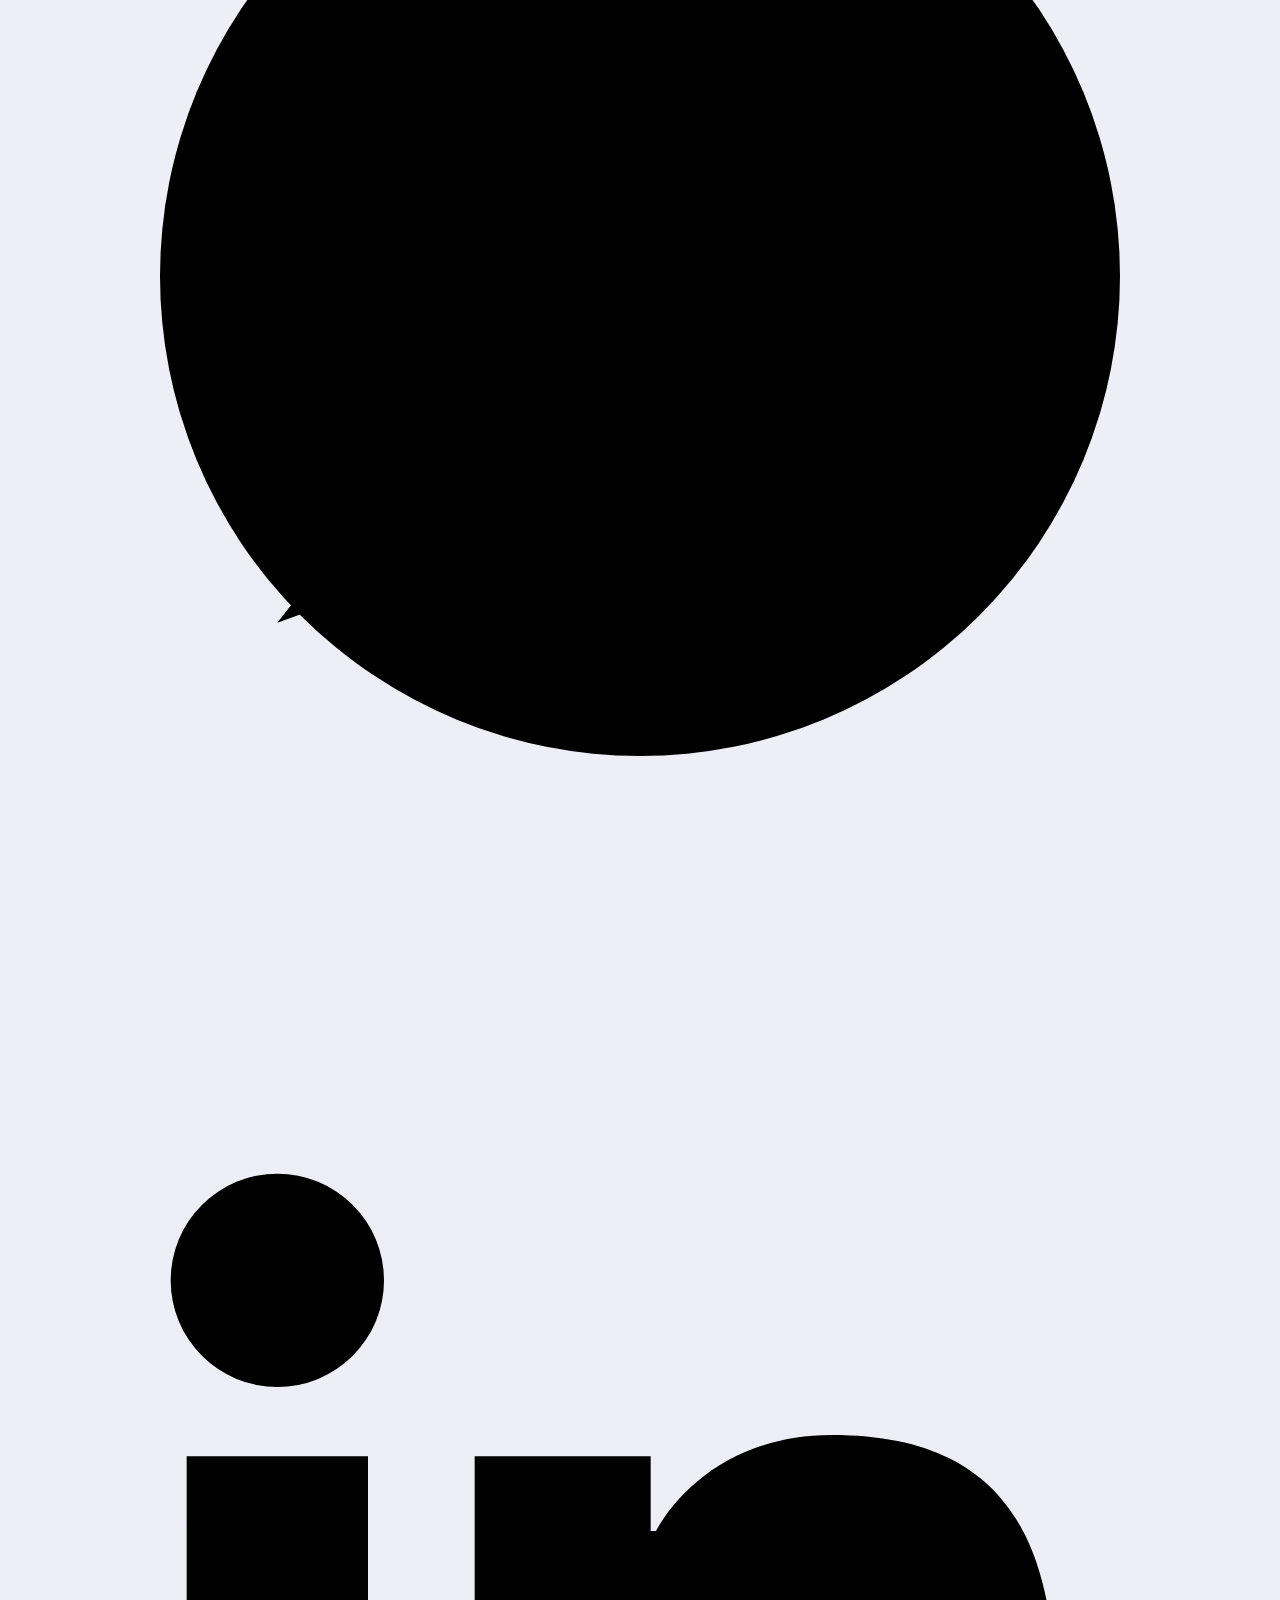
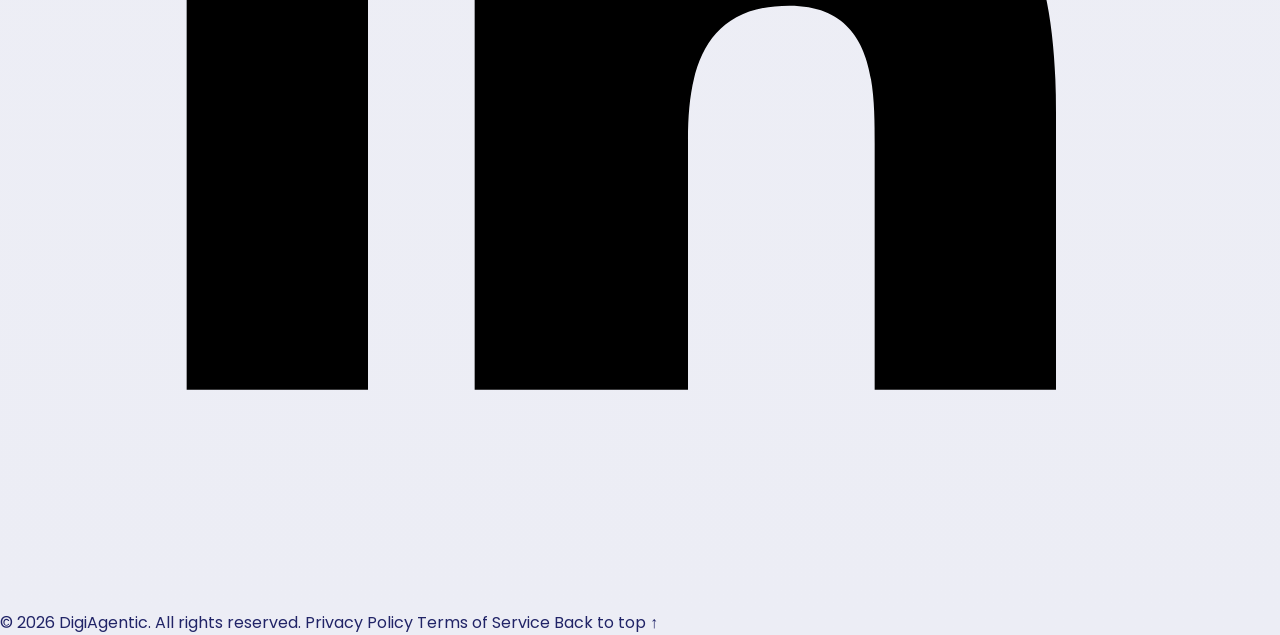
==== commit 65e94407: "Restore footer band on homepage" ====
--- a/index.html
+++ b/index.html
@@ -450,6 +450,13 @@
     </main>
 
     <footer class="landing-footer">
+      <section class="footer-cta" aria-labelledby="footer-cta-title">
+        <div class="footer-cta-copy">
+          <h2 id="footer-cta-title">Make your digital presence work as one.</h2>
+          <p>We connect your brand, website, content, search, and growth into one clear system—built around your business.</p>
+        </div>
+        <a class="footer-cta-link" href="#contact">Book a discovery call <span aria-hidden="true">→</span></a>
+      </section>
       <div class="footer-main">
         <div class="footer-brand">
           <a href="#home" aria-label="DigiAgentic home">
